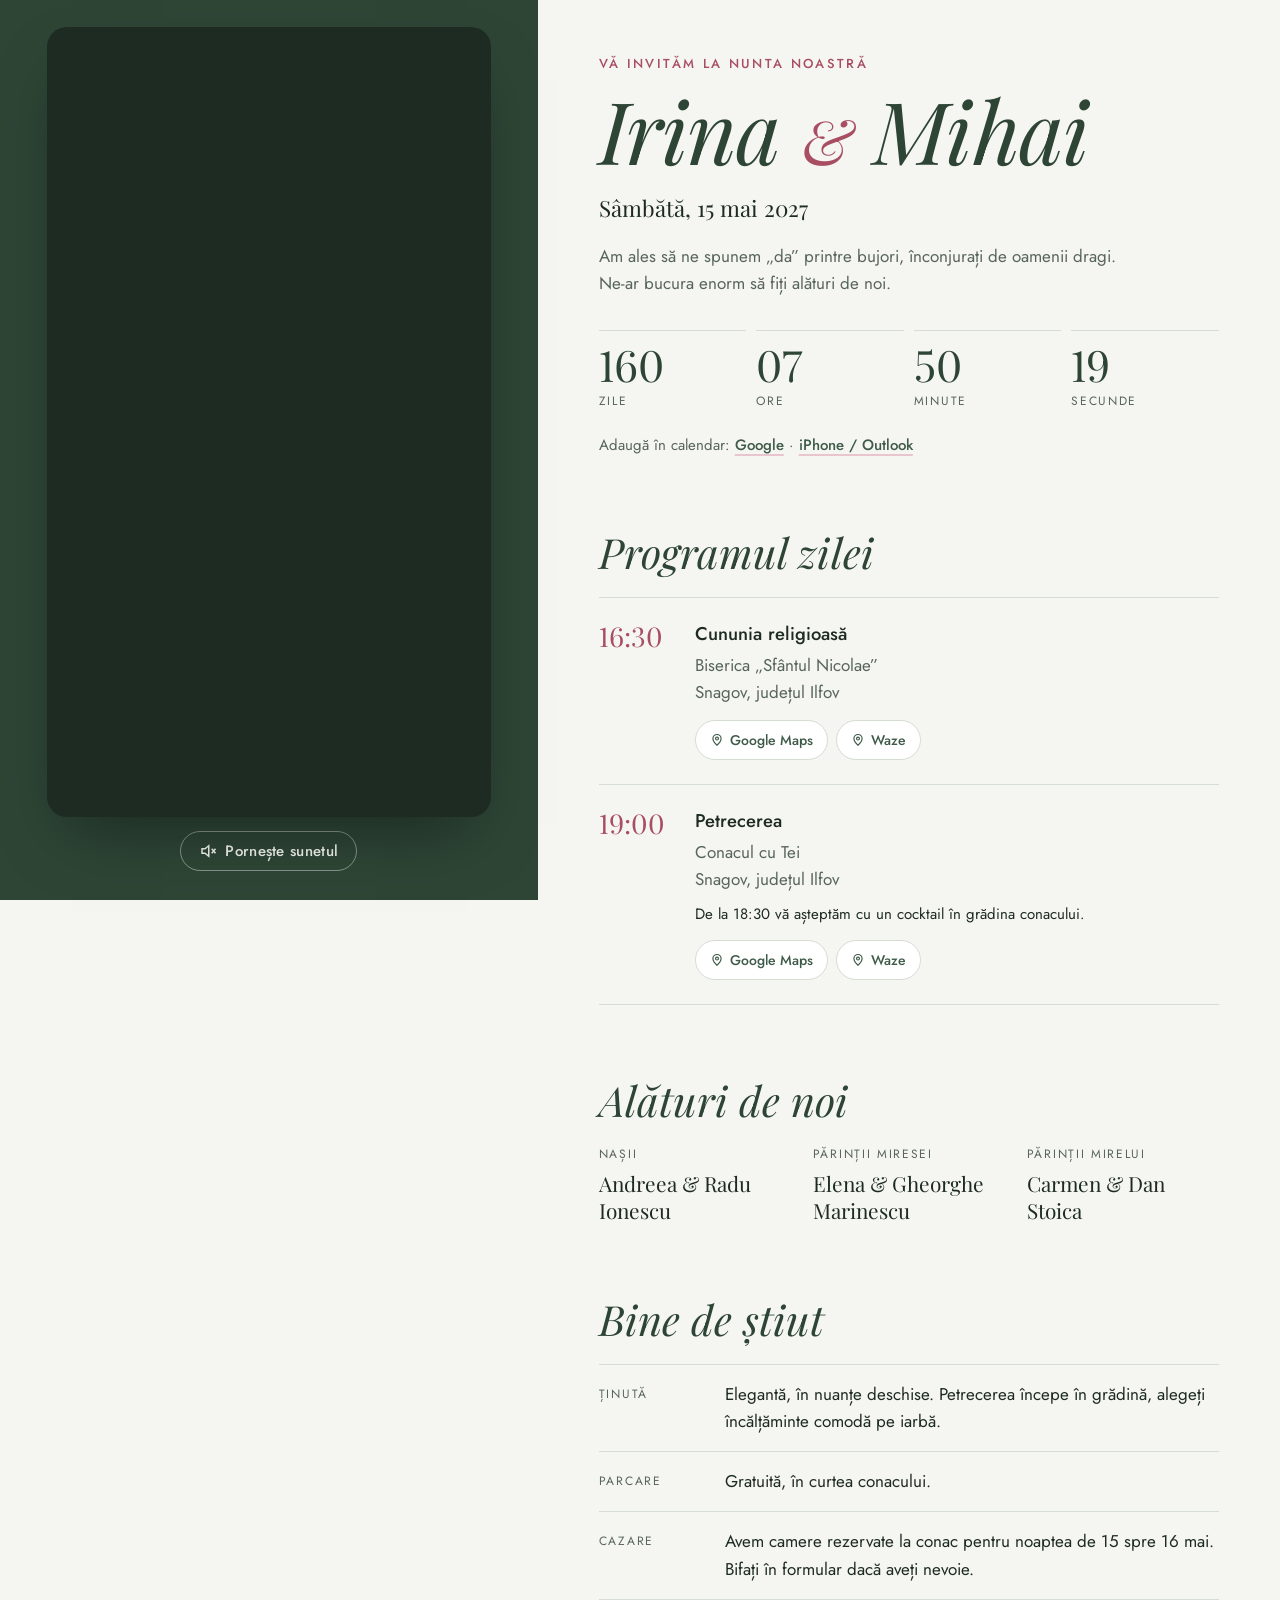
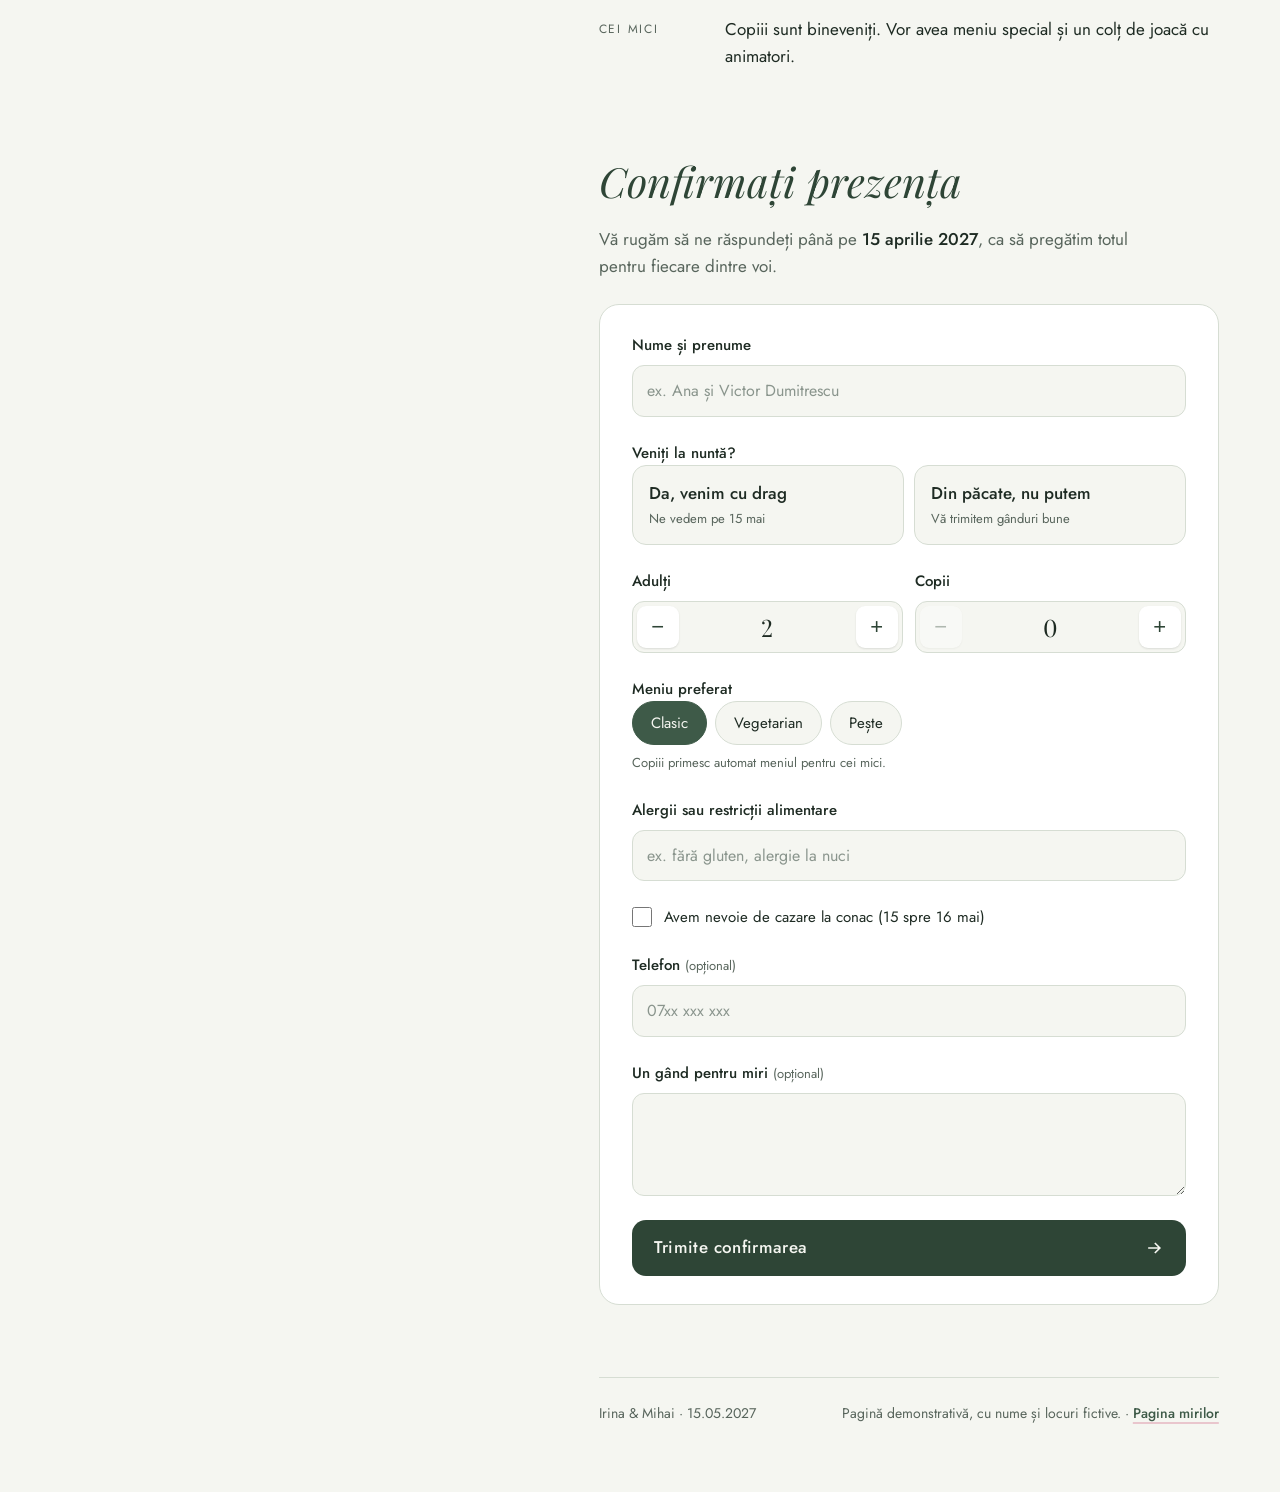
==== index.html @ 44f0193c "Invitatie demo Irina & Mihai cu confirmare de prezenta Co-Authored-By: Claude Opus 5.5 <noreply@anth" ====
<!doctype html>
<html lang="ro">
<head>
<meta charset="utf-8">
<meta name="viewport" content="width=device-width, initial-scale=1">
<title>Invitații video</title>
<meta name="robots" content="noindex">
<meta http-equiv="refresh" content="0; url=irina-mihai/">
</head>
<body>
<p><a href="irina-mihai/">Deschide invitația</a></p>
</body>
</html>
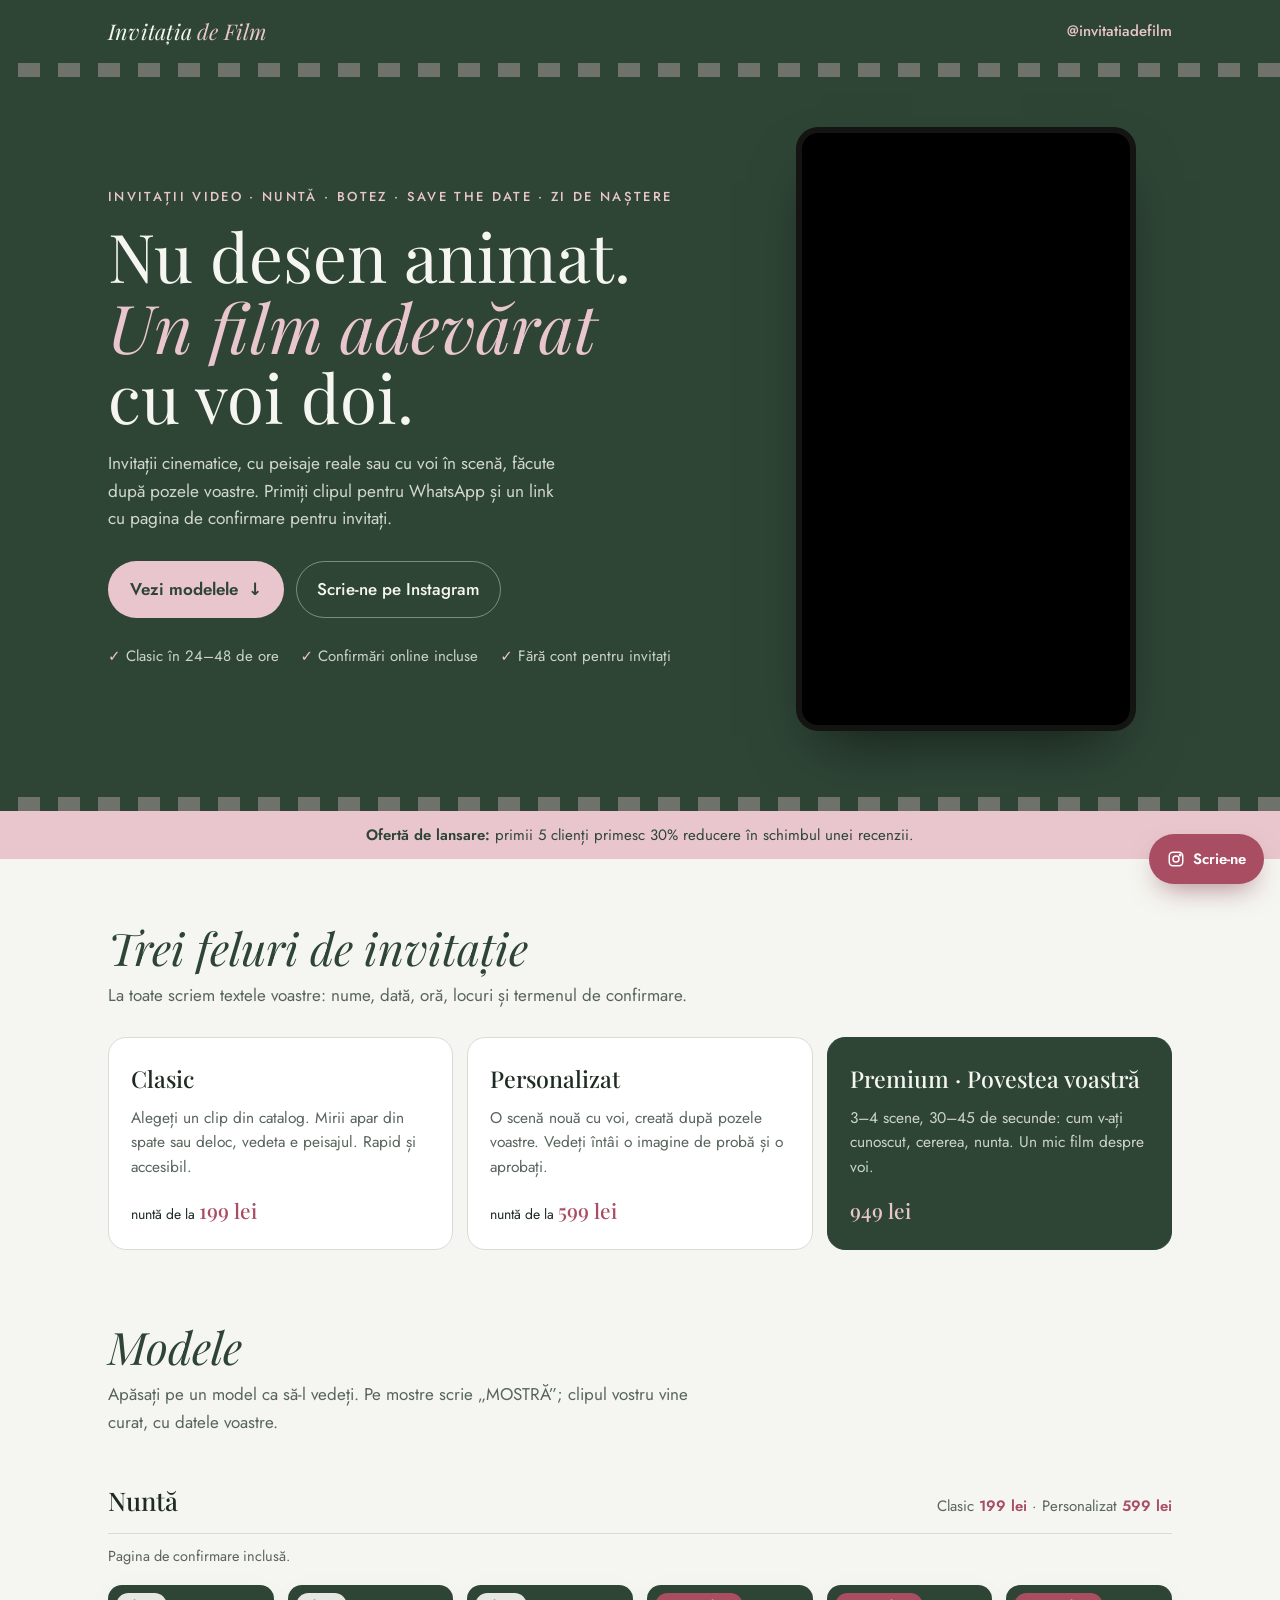
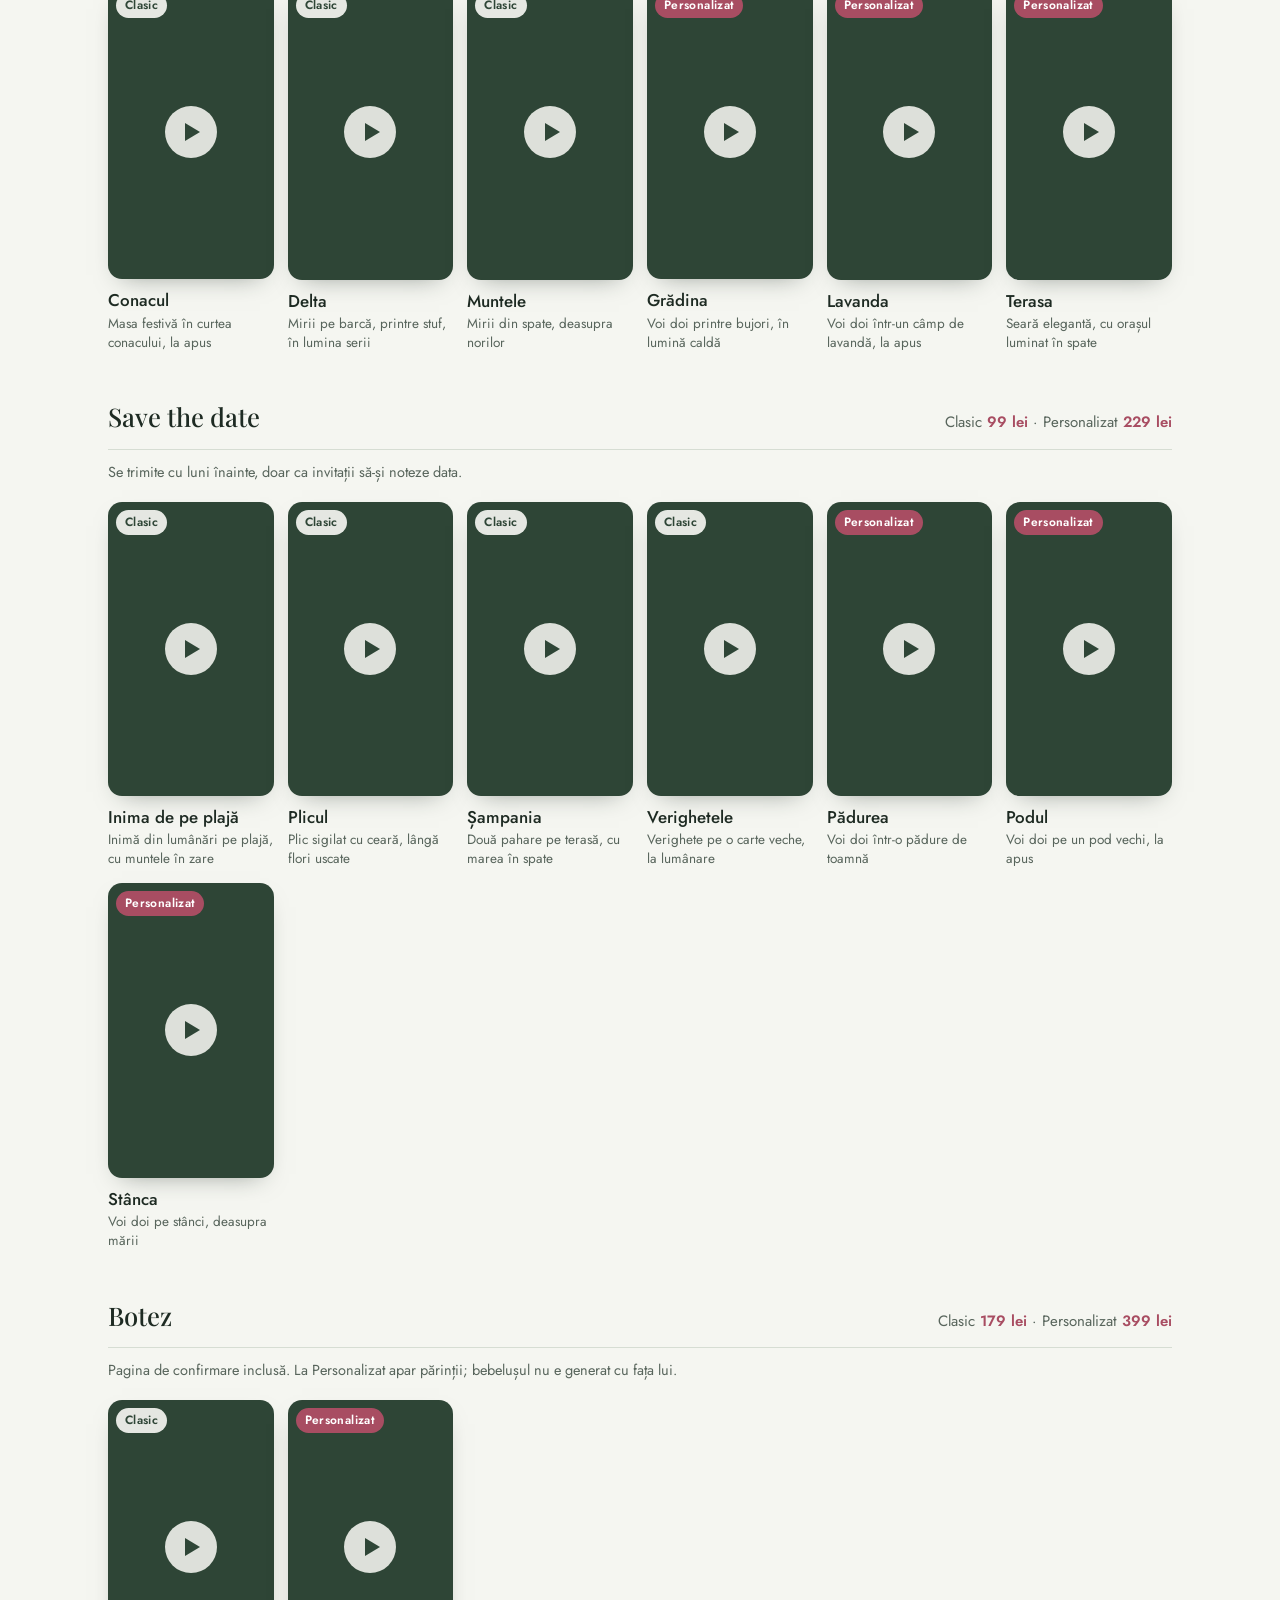
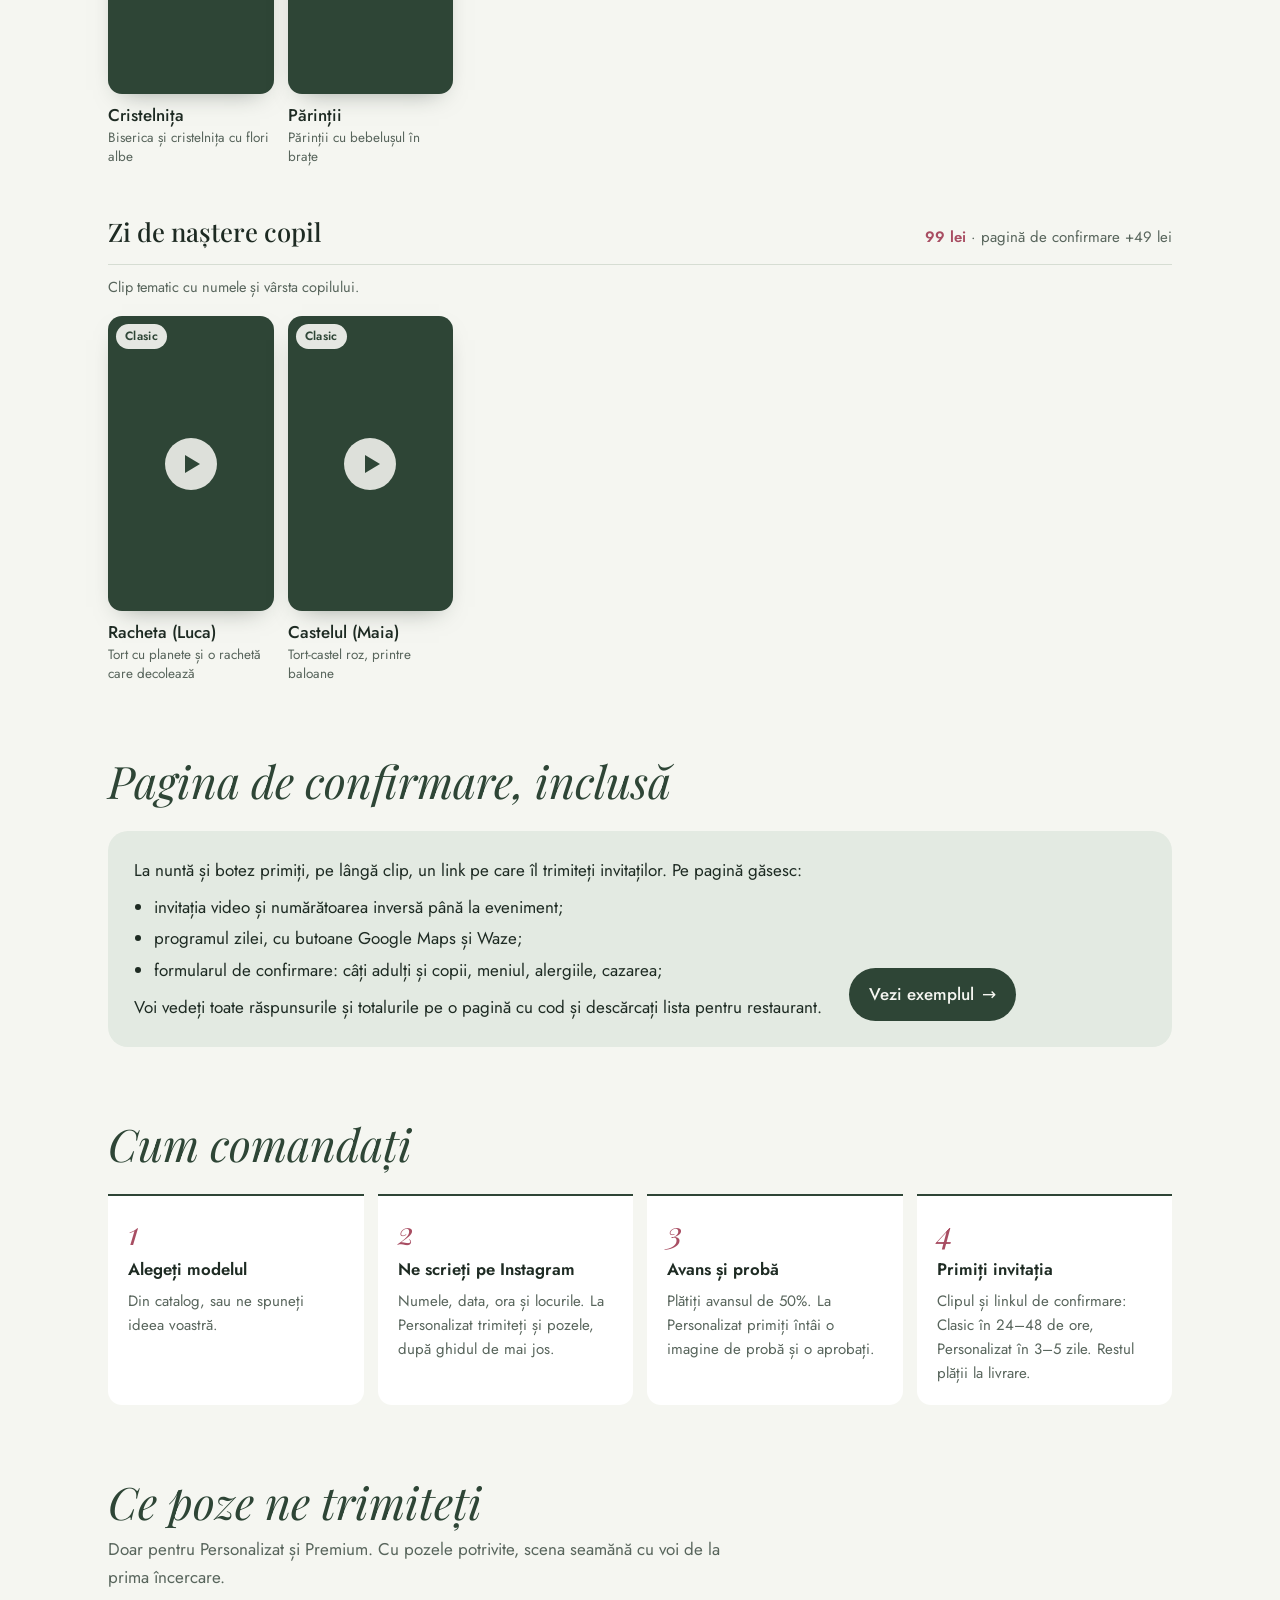
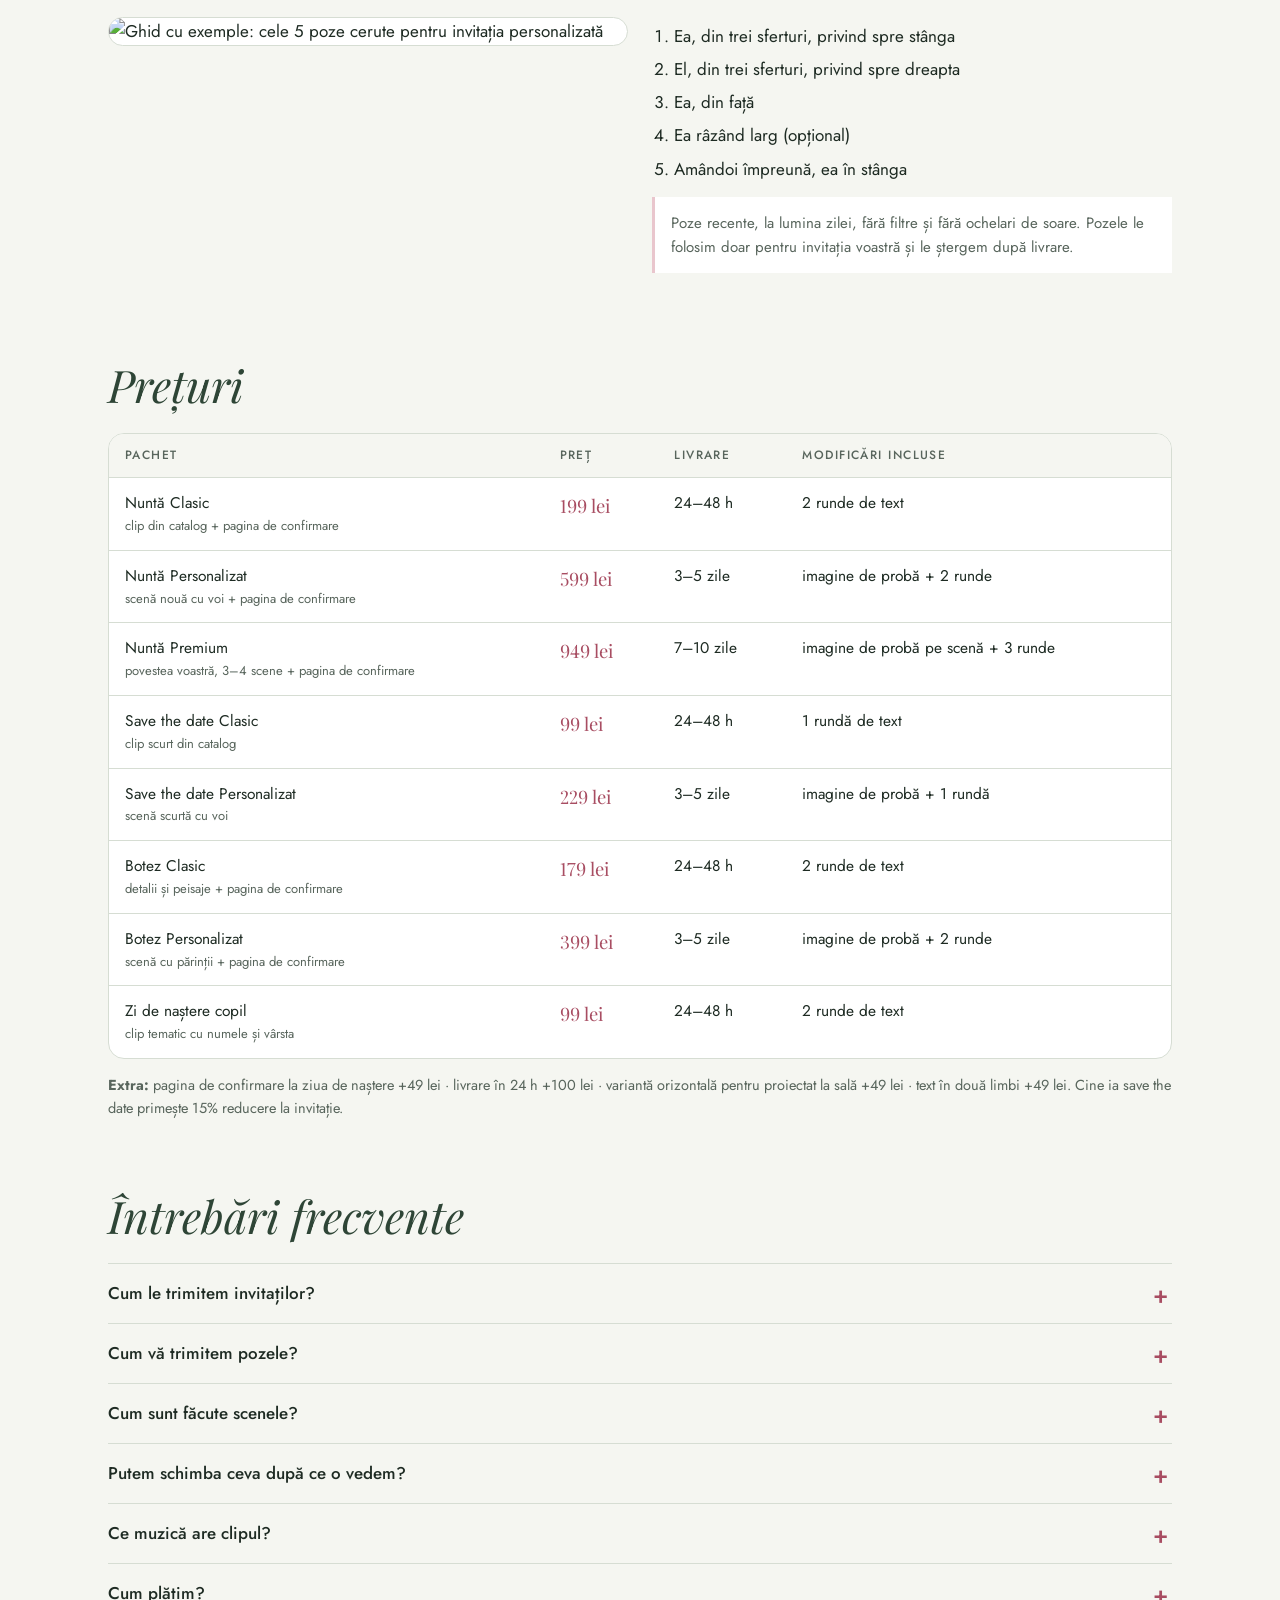
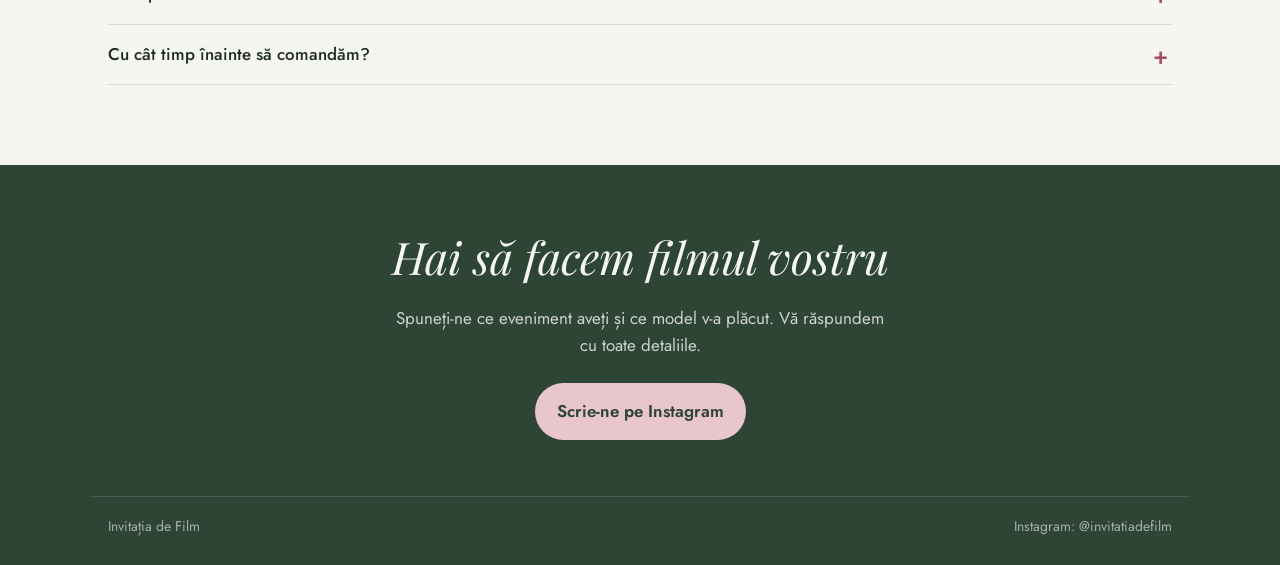
==== commit 5792d11b: "Pagina de prezentare: modele, preturi, comanda prin Instagram Co-Authored-By: Claude Opus 5.5 <norep" ====
--- a/index.html
+++ b/index.html
@@ -2,12 +2,465 @@
 <html lang="ro">
 <head>
 <meta charset="utf-8">
-<meta name="viewport" content="width=device-width, initial-scale=1">
-<title>Invitații video</title>
-<meta name="robots" content="noindex">
-<meta http-equiv="refresh" content="0; url=irina-mihai/">
+<meta name="viewport" content="width=device-width, initial-scale=1, viewport-fit=cover">
+<title>Invitația de Film</title>
+<meta name="description" content="Invitații video cinematice pentru nuntă, botez, save the date și zi de naștere, cu pagină de confirmare a invitaților inclusă.">
+<meta name="theme-color" content="#2E4536">
+<meta property="og:type" content="website">
+<meta property="og:locale" content="ro_RO">
+<meta property="og:title" content="Invitația de Film">
+<meta property="og:description" content="Nu desen animat. Un film adevărat cu voi doi, din pozele voastre. Nuntă · Botez · Save the date · Zi de naștere.">
+<meta property="og:image" content="https://d2ol7oe51mr4n9.cloudfront.net/user_3K0DzioG28pZ1nKR3jeeGaVRNyD/6ea9e137-9d11-45f6-9053-73aa49a13a96.png">
+<link rel="icon" href="data:image/svg+xml,%3Csvg xmlns='http://www.w3.org/2000/svg' viewBox='0 0 64 64'%3E%3Crect width='64' height='64' rx='14' fill='%232E4536'/%3E%3Ctext x='32' y='44' text-anchor='middle' font-family='Georgia,serif' font-style='italic' font-size='34' fill='%23E9C6CD'%3Ef%3C/text%3E%3C/svg%3E">
+<link rel="preconnect" href="https://fonts.googleapis.com">
+<link rel="preconnect" href="https://fonts.gstatic.com" crossorigin>
+<link rel="stylesheet" href="https://fonts.googleapis.com/css2?family=Jost:wght@300;400;500;600&family=Playfair+Display:ital,wght@0,400;0,500;1,400;1,500&display=swap">
+<style>
+/* Vitrina: fâșie de film (verde) sus, apoi catalogul pe hârtie deschisă. */
+:root {
+  --paper: #f5f6f1;
+  --card: #ffffff;
+  --ink: #1e2b23;
+  --muted: #58655c;
+  --sage: #3e5a48;
+  --sage-deep: #2e4536;
+  --sage-soft: #e3eae2;
+  --blush: #e9c6cd;
+  --rose: #a84d62;
+  --line: #d6ddd3;
+  --on-dark: #f5f6f1;
+  --display: "Playfair Display", Georgia, "Times New Roman", serif;
+  --body: "Jost", "Segoe UI", system-ui, -apple-system, sans-serif;
+  color-scheme: light;
+}
+* { box-sizing: border-box; }
+[hidden] { display: none !important; }
+html { scroll-behavior: smooth; }
+body { margin: 0; background: var(--paper); color: var(--ink); font-family: var(--body); font-size: 17px; line-height: 1.6; -webkit-font-smoothing: antialiased; }
+:focus-visible { outline: 2px solid var(--rose); outline-offset: 3px; }
+a { color: inherit; }
+
+.wrap { width: 100%; max-width: 1100px; margin-inline: auto; padding-left: max(18px, env(safe-area-inset-left, 0px)); padding-right: max(18px, env(safe-area-inset-right, 0px)); }
+
+/* Antet */
+.bar { background: var(--sage-deep); color: var(--on-dark); }
+.bar .wrap { display: flex; align-items: center; justify-content: space-between; gap: 12px; padding-block: 14px; }
+.brand { font-family: var(--display); font-style: italic; font-size: 1.35rem; text-decoration: none; letter-spacing: 0.01em; }
+.brand span { color: var(--blush); }
+.bar-link { font-size: 15px; font-weight: 500; text-decoration: none; color: var(--blush); white-space: nowrap; }
+
+/* Deschidere */
+.hero { background: var(--sage-deep); color: var(--on-dark); position: relative; overflow: hidden; }
+.hero::before, .hero::after { content: ""; position: absolute; left: 0; right: 0; height: 14px; background: repeating-linear-gradient(90deg, transparent 0 18px, rgba(233,198,205,0.35) 18px 40px); }
+.hero::before { top: 0; }
+.hero::after { bottom: 0; }
+.hero .wrap { display: grid; grid-template-columns: minmax(0, 1fr); gap: 36px; padding-block: 40px 56px; align-items: center; }
+.eyebrow { margin: 0; font: 500 13px/1.3 var(--body); letter-spacing: 0.18em; text-transform: uppercase; color: var(--blush); }
+.hero h1 { margin: 14px 0 0; font-family: var(--display); font-weight: 400; font-size: clamp(2.4rem, 7vw, 4.2rem); line-height: 1.05; text-wrap: balance; }
+.hero h1 em { color: var(--blush); }
+.hero p.lede { margin: 18px 0 0; max-width: 46ch; color: rgba(245,246,241,0.82); font-size: 1.08rem; }
+.hero-ctas { display: flex; flex-wrap: wrap; gap: 12px; margin-top: 28px; }
+.cta-main { display: inline-flex; align-items: center; gap: 10px; padding: 15px 22px; border-radius: 999px; background: var(--blush); color: var(--sage-deep); font-weight: 600; text-decoration: none; transition: transform .2s, background .2s; }
+.cta-main:hover { transform: translateY(-2px); background: #f1d6dc; }
+.cta-ghost { display: inline-flex; align-items: center; gap: 8px; padding: 14px 20px; border-radius: 999px; border: 1px solid rgba(245,246,241,0.4); color: var(--on-dark); font-weight: 500; text-decoration: none; transition: border-color .2s, background .2s; }
+.cta-ghost:hover { border-color: var(--blush); background: rgba(245,246,241,0.08); }
+.hero-facts { display: flex; flex-wrap: wrap; gap: 8px 22px; margin: 26px 0 0; padding: 0; list-style: none; font-size: 15px; color: rgba(245,246,241,0.8); }
+.hero-facts li::before { content: "✓ "; color: var(--blush); }
+.hero-film { justify-self: center; width: min(100%, 340px); aspect-ratio: 9 / 16; border-radius: 22px; overflow: hidden; background: #000; box-shadow: 0 30px 60px -24px rgba(0,0,0,0.6); border: 6px solid rgba(245,246,241,0.08); }
+.hero-film video { width: 100%; height: 100%; object-fit: cover; display: block; }
+@media (min-width: 880px) { .hero .wrap { grid-template-columns: minmax(0, 1.2fr) minmax(0, 0.8fr); padding-block: 64px 80px; } }
+
+/* Ofertă de lansare */
+.launch { background: var(--blush); color: var(--sage-deep); }
+.launch .wrap { padding-block: 12px; font-size: 15px; text-align: center; }
+.launch strong { font-weight: 600; }
+
+/* Secțiuni */
+section.block { padding-block: 64px 8px; }
+.h2 { margin: 0; font-family: var(--display); font-style: italic; font-weight: 400; font-size: clamp(2rem, 5vw, 2.8rem); line-height: 1.1; color: var(--sage-deep); text-wrap: balance; }
+.sub { margin: 10px 0 0; max-width: 62ch; color: var(--muted); }
+
+/* Cum alegi: Clasic / Personalizat / Premium */
+.tiers { display: grid; grid-template-columns: repeat(auto-fit, minmax(240px, 1fr)); gap: 14px; margin-top: 28px; }
+.tier { padding: 22px; border: 1px solid var(--line); border-radius: 18px; background: var(--card); }
+.tier h3 { margin: 0; font-family: var(--display); font-weight: 500; font-size: 1.45rem; }
+.tier p { margin: 8px 0 0; color: var(--muted); font-size: 15.5px; }
+.tier .from { margin-top: 14px; font-size: 14px; color: var(--ink); }
+.tier .from b { font-family: var(--display); font-size: 1.3rem; font-weight: 500; color: var(--rose); }
+.tier-premium { background: var(--sage-deep); border-color: var(--sage-deep); color: var(--on-dark); }
+.tier-premium p, .tier-premium .from { color: rgba(245,246,241,0.8); }
+.tier-premium .from b { color: var(--blush); }
+
+/* Catalog */
+.cat { margin-top: 44px; }
+.cat-head { display: flex; flex-wrap: wrap; align-items: baseline; justify-content: space-between; gap: 6px 16px; padding-bottom: 12px; border-bottom: 1px solid var(--line); }
+.cat-head h3 { margin: 0; font-family: var(--display); font-weight: 500; font-size: 1.6rem; }
+.cat-head .prices { font-size: 15px; color: var(--muted); }
+.cat-head .prices b { color: var(--rose); font-weight: 600; }
+.cat-note { margin: 10px 0 0; font-size: 14.5px; color: var(--muted); }
+.grid { display: grid; grid-template-columns: repeat(auto-fill, minmax(150px, 1fr)); gap: 14px; margin-top: 18px; }
+.model { appearance: none; border: 0; padding: 0; background: none; text-align: left; font: inherit; color: inherit; cursor: pointer; }
+.model { display: block; width: 100%; }
+.poster { display: block; width: 100%; position: relative; aspect-ratio: 9 / 16; border-radius: 14px; overflow: hidden; background-color: var(--sage-deep); background-image: url("https://d2ol7oe51mr4n9.cloudfront.net/user_3K0DzioG28pZ1nKR3jeeGaVRNyD/914a7cdd-e5ef-4fa7-bf86-b11f5741f0e7.jpg"); background-size: 600% 300%; box-shadow: 0 10px 24px -14px rgba(30,43,35,0.5); transition: transform .25s; }
+.model:hover .poster { transform: translateY(-3px); }
+.play { position: absolute; left: 50%; top: 50%; width: 52px; height: 52px; margin: -26px 0 0 -26px; border-radius: 50%; background: rgba(245,246,241,0.88); display: grid; place-items: center; transition: transform .2s; }
+.model:hover .play { transform: scale(1.08); }
+.play::after { content: ""; border-left: 15px solid var(--sage-deep); border-top: 9px solid transparent; border-bottom: 9px solid transparent; margin-left: 4px; }
+.tag { position: absolute; left: 8px; top: 8px; padding: 3px 9px; border-radius: 999px; font-size: 12px; font-weight: 600; letter-spacing: 0.03em; }
+.tag-clasic { background: rgba(245,246,241,0.92); color: var(--sage-deep); }
+.tag-pers { background: var(--rose); color: #fff; }
+.model-name { display: block; margin-top: 8px; font-weight: 500; }
+.model-desc { display: block; font-size: 13.5px; color: var(--muted); line-height: 1.4; }
+
+/* Pagina de confirmare */
+.rsvp { display: grid; grid-template-columns: minmax(0, 1fr); gap: 22px; margin-top: 26px; padding: 26px; border-radius: 20px; background: var(--sage-soft); }
+.rsvp ul { margin: 0; padding-left: 20px; }
+.rsvp li { margin: 4px 0; }
+.rsvp .cta-dark { justify-self: start; align-self: end; display: inline-flex; align-items: center; gap: 8px; padding: 13px 20px; border-radius: 999px; background: var(--sage-deep); color: var(--on-dark); text-decoration: none; font-weight: 500; }
+.rsvp .cta-dark:hover { background: var(--sage); }
+@media (min-width: 760px) { .rsvp { grid-template-columns: minmax(0, 1.4fr) minmax(0, 0.6fr); } }
+
+/* Pași */
+.steps { list-style: none; margin: 26px 0 0; padding: 0; display: grid; grid-template-columns: repeat(auto-fit, minmax(220px, 1fr)); gap: 14px; counter-reset: s; }
+.steps li { counter-increment: s; padding: 20px; border-top: 2px solid var(--sage-deep); background: var(--card); border-radius: 0 0 14px 14px; }
+.steps li::before { content: counter(s); display: block; font-family: var(--display); font-style: italic; font-size: 2rem; line-height: 1; color: var(--rose); }
+.steps h3 { margin: 8px 0 0; font-size: 1.05rem; font-weight: 600; }
+.steps p { margin: 6px 0 0; font-size: 15px; color: var(--muted); }
+
+/* Ghid poze */
+.guide { display: grid; grid-template-columns: minmax(0, 1fr); gap: 24px; margin-top: 26px; align-items: start; }
+.guide img { width: 100%; max-width: 520px; border-radius: 16px; border: 1px solid var(--line); background: var(--card); }
+.guide ol { margin: 0; padding-left: 22px; }
+.guide li { margin: 6px 0; }
+.guide .tip { margin-top: 14px; padding: 14px 16px; border-left: 3px solid var(--blush); background: var(--card); font-size: 15px; color: var(--muted); }
+@media (min-width: 820px) { .guide { grid-template-columns: minmax(0, 1fr) minmax(0, 1fr); } }
+
+/* Prețuri */
+.table-wrap { overflow-x: auto; margin-top: 24px; border: 1px solid var(--line); border-radius: 16px; background: var(--card); }
+table { width: 100%; min-width: 640px; border-collapse: collapse; font-size: 15.5px; }
+th { text-align: left; padding: 12px 16px; font-size: 12px; font-weight: 500; letter-spacing: 0.12em; text-transform: uppercase; color: var(--muted); background: var(--paper); border-bottom: 1px solid var(--line); }
+td { padding: 13px 16px; border-bottom: 1px solid var(--line); vertical-align: top; }
+tr:last-child td { border-bottom: 0; }
+td.price { font-family: var(--display); font-size: 1.15rem; color: var(--rose); white-space: nowrap; font-variant-numeric: lining-nums; }
+td .note { display: block; font-size: 13px; color: var(--muted); }
+.extras { margin: 14px 0 0; font-size: 14.5px; color: var(--muted); }
+
+/* Întrebări */
+.faq { margin-top: 22px; border-top: 1px solid var(--line); }
+.faq details { border-bottom: 1px solid var(--line); }
+.faq summary { cursor: pointer; padding: 16px 32px 16px 0; font-weight: 500; list-style: none; position: relative; }
+.faq summary::-webkit-details-marker { display: none; }
+.faq summary::after { content: "+"; position: absolute; right: 4px; top: 12px; font-size: 1.5rem; color: var(--rose); transition: transform .2s; }
+.faq details[open] summary::after { transform: rotate(45deg); }
+.faq details p { margin: 0 0 16px; color: var(--muted); max-width: 70ch; }
+
+/* Final */
+.final { margin-top: 72px; background: var(--sage-deep); color: var(--on-dark); }
+.final .wrap { padding-block: 56px; text-align: center; }
+.final h2 { margin: 0; font-family: var(--display); font-style: italic; font-weight: 400; font-size: clamp(2rem, 5vw, 2.8rem); }
+.final p { margin: 12px auto 0; max-width: 50ch; color: rgba(245,246,241,0.8); }
+.final .cta-main { margin-top: 24px; }
+footer { background: var(--sage-deep); color: rgba(245,246,241,0.6); font-size: 14px; }
+footer .wrap { padding-block: 0 28px; display: flex; flex-wrap: wrap; justify-content: space-between; gap: 8px; border-top: 1px solid rgba(245,246,241,0.12); padding-top: 18px; }
+
+/* Buton fix Instagram */
+.float { position: fixed; right: max(16px, env(safe-area-inset-right, 0px)); bottom: calc(16px + env(safe-area-inset-bottom, 0px)); z-index: 20; display: inline-flex; align-items: center; gap: 8px; padding: 13px 18px; border-radius: 999px; background: var(--rose); color: #fff; font-weight: 600; font-size: 15px; text-decoration: none; box-shadow: 0 12px 28px -10px rgba(120,40,60,0.6); }
+.float:hover { background: #93405a; }
+
+/* Player */
+dialog.player { padding: 0; border: 0; background: transparent; max-width: min(94vw, 420px); width: 100%; }
+dialog.player::backdrop { background: rgba(14,22,17,0.82); }
+.player-box { background: var(--paper); border-radius: 20px; overflow: hidden; }
+.player-film { position: relative; aspect-ratio: 9 / 16; max-height: 70vh; margin-inline: auto; background: #000; }
+.player-film video { width: 100%; height: 100%; object-fit: contain; display: block; background: #000; }
+.player-close { position: absolute; right: 10px; top: 10px; width: 40px; height: 40px; border: 0; border-radius: 50%; background: rgba(245,246,241,0.9); color: var(--ink); font-size: 22px; line-height: 1; cursor: pointer; }
+.player-info { padding: 16px 18px 18px; }
+.player-info h3 { margin: 0; font-family: var(--display); font-weight: 500; font-size: 1.35rem; }
+.player-info p { margin: 4px 0 0; font-size: 14.5px; color: var(--muted); }
+.player-info .cta-want { display: flex; justify-content: center; align-items: center; gap: 8px; margin-top: 14px; padding: 14px; border-radius: 14px; background: var(--sage-deep); color: var(--on-dark); font-weight: 600; text-decoration: none; }
+.player-info .cta-want:hover { background: var(--sage); }
+.player-info .hint { margin-top: 8px; font-size: 13px; text-align: center; }
+
+.toast { position: fixed; left: 50%; bottom: calc(84px + env(safe-area-inset-bottom, 0px)); transform: translateX(-50%); z-index: 40; max-width: calc(100vw - 32px); padding: 12px 16px; border-radius: 12px; background: var(--ink); color: var(--on-dark); font-size: 14.5px; text-align: center; }
+
+@media (prefers-reduced-motion: reduce) { *, *::before, *::after { transition: none !important; animation: none !important; } html { scroll-behavior: auto; } }
+</style>
 </head>
 <body>
-<p><a href="irina-mihai/">Deschide invitația</a></p>
+
+<header class="bar">
+  <div class="wrap">
+    <a class="brand" href="#">Invitația <span>de Film</span></a>
+    <a class="bar-link" href="https://ig.me/m/invitatiadefilm" target="_blank" rel="noreferrer">@invitatiadefilm</a>
+  </div>
+</header>
+
+<section class="hero">
+  <div class="wrap">
+    <div>
+      <p class="eyebrow">Invitații video · Nuntă · Botez · Save the date · Zi de naștere</p>
+      <h1>Nu desen animat. <em>Un film adevărat</em> cu voi doi.</h1>
+      <p class="lede">Invitații cinematice, cu peisaje reale sau cu voi în scenă, făcute după pozele voastre. Primiți clipul pentru WhatsApp și un link cu pagina de confirmare pentru invitați.</p>
+      <div class="hero-ctas">
+        <a class="cta-main" href="#modele">Vezi modelele <span aria-hidden="true">↓</span></a>
+        <a class="cta-ghost js-ig" href="https://ig.me/m/invitatiadefilm" target="_blank" rel="noreferrer" data-msg="Bună! Aș vrea o invitație video.">Scrie-ne pe Instagram</a>
+      </div>
+      <ul class="hero-facts">
+        <li>Clasic în 24–48 de ore</li>
+        <li>Confirmări online incluse</li>
+        <li>Fără cont pentru invitați</li>
+      </ul>
+    </div>
+    <div class="hero-film">
+      <video src="https://d2ol7oe51mr4n9.cloudfront.net/user_3K0DzioG28pZ1nKR3jeeGaVRNyD/d973eb2b-7201-49d8-9fd0-63d461f73fb4.mp4" poster="https://d2ol7oe51mr4n9.cloudfront.net/user_3K0DzioG28pZ1nKR3jeeGaVRNyD/739de6ab-eba9-42d4-be15-8ae7a70e4f0b.jpg" autoplay muted loop playsinline preload="auto" aria-label="Exemplu: invitație de nuntă Personalizat, modelul Grădina"></video>
+    </div>
+  </div>
+</section>
+
+<div class="launch"><div class="wrap"><strong>Ofertă de lansare:</strong> primii 5 clienți primesc 30% reducere în schimbul unei recenzii.</div></div>
+
+<main>
+  <section class="block" id="tipuri">
+    <div class="wrap">
+      <h2 class="h2">Trei feluri de invitație</h2>
+      <p class="sub">La toate scriem textele voastre: nume, dată, oră, locuri și termenul de confirmare.</p>
+      <div class="tiers">
+        <div class="tier">
+          <h3>Clasic</h3>
+          <p>Alegeți un clip din catalog. Mirii apar din spate sau deloc, vedeta e peisajul. Rapid și accesibil.</p>
+          <p class="from">nuntă de la <b>199 lei</b></p>
+        </div>
+        <div class="tier">
+          <h3>Personalizat</h3>
+          <p>O scenă nouă cu voi, creată după pozele voastre. Vedeți întâi o imagine de probă și o aprobați.</p>
+          <p class="from">nuntă de la <b>599 lei</b></p>
+        </div>
+        <div class="tier tier-premium">
+          <h3>Premium · Povestea voastră</h3>
+          <p>3–4 scene, 30–45 de secunde: cum v-ați cunoscut, cererea, nunta. Un mic film despre voi.</p>
+          <p class="from"><b>949 lei</b></p>
+        </div>
+      </div>
+    </div>
+  </section>
+
+  <section class="block" id="modele">
+    <div class="wrap">
+      <h2 class="h2">Modele</h2>
+      <p class="sub">Apăsați pe un model ca să-l vedeți. Pe mostre scrie „MOSTRĂ”; clipul vostru vine curat, cu datele voastre.</p>
+      <div id="catalog"></div>
+    </div>
+  </section>
+
+  <section class="block" id="confirmare">
+    <div class="wrap">
+      <h2 class="h2">Pagina de confirmare, inclusă</h2>
+      <div class="rsvp">
+        <div>
+          <p style="margin:0 0 10px">La nuntă și botez primiți, pe lângă clip, un link pe care îl trimiteți invitaților. Pe pagină găsesc:</p>
+          <ul>
+            <li>invitația video și numărătoarea inversă până la eveniment;</li>
+            <li>programul zilei, cu butoane Google Maps și Waze;</li>
+            <li>formularul de confirmare: câți adulți și copii, meniul, alergiile, cazarea;</li>
+          </ul>
+          <p style="margin:10px 0 0">Voi vedeți toate răspunsurile și totalurile pe o pagină cu cod și descărcați lista pentru restaurant.</p>
+        </div>
+        <a class="cta-dark" href="irina-mihai/" target="_blank" rel="noreferrer">Vezi exemplul <span aria-hidden="true">→</span></a>
+      </div>
+    </div>
+  </section>
+
+  <section class="block" id="cum">
+    <div class="wrap">
+      <h2 class="h2">Cum comandați</h2>
+      <ol class="steps">
+        <li><h3>Alegeți modelul</h3><p>Din catalog, sau ne spuneți ideea voastră.</p></li>
+        <li><h3>Ne scrieți pe Instagram</h3><p>Numele, data, ora și locurile. La Personalizat trimiteți și pozele, după ghidul de mai jos.</p></li>
+        <li><h3>Avans și probă</h3><p>Plătiți avansul de 50%. La Personalizat primiți întâi o imagine de probă și o aprobați.</p></li>
+        <li><h3>Primiți invitația</h3><p>Clipul și linkul de confirmare: Clasic în 24–48 de ore, Personalizat în 3–5 zile. Restul plății la livrare.</p></li>
+      </ol>
+    </div>
+  </section>
+
+  <section class="block" id="poze">
+    <div class="wrap">
+      <h2 class="h2">Ce poze ne trimiteți</h2>
+      <p class="sub">Doar pentru Personalizat și Premium. Cu pozele potrivite, scena seamănă cu voi de la prima încercare.</p>
+      <div class="guide">
+        <img src="https://d2ol7oe51mr4n9.cloudfront.net/user_3K0DzioG28pZ1nKR3jeeGaVRNyD/6117dd63-8b9d-4210-bd03-17262e758a4f.jpg" alt="Ghid cu exemple: cele 5 poze cerute pentru invitația personalizată" loading="lazy">
+        <div>
+          <ol>
+            <li>Ea, din trei sferturi, privind spre stânga</li>
+            <li>El, din trei sferturi, privind spre dreapta</li>
+            <li>Ea, din față</li>
+            <li>Ea râzând larg (opțional)</li>
+            <li>Amândoi împreună, ea în stânga</li>
+          </ol>
+          <p class="tip">Poze recente, la lumina zilei, fără filtre și fără ochelari de soare. Pozele le folosim doar pentru invitația voastră și le ștergem după livrare.</p>
+        </div>
+      </div>
+    </div>
+  </section>
+
+  <section class="block" id="preturi">
+    <div class="wrap">
+      <h2 class="h2">Prețuri</h2>
+      <div class="table-wrap">
+        <table>
+          <thead><tr><th>Pachet</th><th>Preț</th><th>Livrare</th><th>Modificări incluse</th></tr></thead>
+          <tbody>
+            <tr><td>Nuntă Clasic<span class="note">clip din catalog + pagina de confirmare</span></td><td class="price">199 lei</td><td>24–48 h</td><td>2 runde de text</td></tr>
+            <tr><td>Nuntă Personalizat<span class="note">scenă nouă cu voi + pagina de confirmare</span></td><td class="price">599 lei</td><td>3–5 zile</td><td>imagine de probă + 2 runde</td></tr>
+            <tr><td>Nuntă Premium<span class="note">povestea voastră, 3–4 scene + pagina de confirmare</span></td><td class="price">949 lei</td><td>7–10 zile</td><td>imagine de probă pe scenă + 3 runde</td></tr>
+            <tr><td>Save the date Clasic<span class="note">clip scurt din catalog</span></td><td class="price">99 lei</td><td>24–48 h</td><td>1 rundă de text</td></tr>
+            <tr><td>Save the date Personalizat<span class="note">scenă scurtă cu voi</span></td><td class="price">229 lei</td><td>3–5 zile</td><td>imagine de probă + 1 rundă</td></tr>
+            <tr><td>Botez Clasic<span class="note">detalii și peisaje + pagina de confirmare</span></td><td class="price">179 lei</td><td>24–48 h</td><td>2 runde de text</td></tr>
+            <tr><td>Botez Personalizat<span class="note">scenă cu părinții + pagina de confirmare</span></td><td class="price">399 lei</td><td>3–5 zile</td><td>imagine de probă + 2 runde</td></tr>
+            <tr><td>Zi de naștere copil<span class="note">clip tematic cu numele și vârsta</span></td><td class="price">99 lei</td><td>24–48 h</td><td>2 runde de text</td></tr>
+          </tbody>
+        </table>
+      </div>
+      <p class="extras"><b>Extra:</b> pagina de confirmare la ziua de naștere +49 lei · livrare în 24 h +100 lei · variantă orizontală pentru proiectat la sală +49 lei · text în două limbi +49 lei. Cine ia save the date primește 15% reducere la invitație.</p>
+    </div>
+  </section>
+
+  <section class="block" id="intrebari">
+    <div class="wrap">
+      <h2 class="h2">Întrebări frecvente</h2>
+      <div class="faq">
+        <details><summary>Cum le trimitem invitaților?</summary><p>Primiți clipul video, pe care îl trimiteți pe WhatsApp sau Facebook, și un link cu pagina de confirmare. Invitații nu au nevoie de niciun cont sau aplicație.</p></details>
+        <details><summary>Cum vă trimitem pozele?</summary><p>Pe Instagram, în conversația cu noi. Uitați-vă întâi la ghidul cu cele 5 poze de mai sus.</p></details>
+        <details><summary>Cum sunt făcute scenele?</summary><p>Scenele sunt create cu inteligență artificială, pornind de la pozele voastre, apoi le montăm noi cu textele și muzica. De aceea arată ca un film adevărat, nu ca un desen animat.</p></details>
+        <details><summary>Putem schimba ceva după ce o vedem?</summary><p>Da. Fiecare pachet are runde de modificări incluse; o rundă înseamnă toate schimbările trimise într-un singur mesaj, în maximum 7 zile de la livrare. Greșelile noastre le corectăm gratuit, oricând.</p></details>
+        <details><summary>Ce muzică are clipul?</summary><p>Muzică instrumentală potrivită cu scena. Dacă vă doriți altceva, spuneți-ne și găsim varianta potrivită.</p></details>
+        <details><summary>Cum plătim?</summary><p>Avans 50% la comandă, restul la livrare.</p></details>
+        <details><summary>Cu cât timp înainte să comandăm?</summary><p>Save the date se trimite de obicei cu 6–12 luni înainte, invitația cu 2–3 luni înainte de eveniment. Comandați cu măcar o săptămână înainte de data la care vreți să o trimiteți.</p></details>
+      </div>
+    </div>
+  </section>
+</main>
+
+<section class="final">
+  <div class="wrap">
+    <h2>Hai să facem filmul vostru</h2>
+    <p>Spuneți-ne ce eveniment aveți și ce model v-a plăcut. Vă răspundem cu toate detaliile.</p>
+    <a class="cta-main js-ig" href="https://ig.me/m/invitatiadefilm" target="_blank" rel="noreferrer" data-msg="Bună! Aș vrea o invitație video.">Scrie-ne pe Instagram</a>
+  </div>
+</section>
+<footer><div class="wrap"><span>Invitația de Film</span><span>Instagram: @invitatiadefilm</span></div></footer>
+
+<a class="float js-ig" href="https://ig.me/m/invitatiadefilm" target="_blank" rel="noreferrer" data-msg="Bună! Aș vrea o invitație video.">
+  <svg width="18" height="18" viewBox="0 0 24 24" aria-hidden="true" fill="none" stroke="currentColor" stroke-width="2"><rect x="3" y="3" width="18" height="18" rx="5"/><circle cx="12" cy="12" r="4"/><circle cx="17.5" cy="6.5" r="1" fill="currentColor"/></svg>
+  Scrie-ne
+</a>
+
+<dialog class="player" id="player" aria-labelledby="p-title">
+  <div class="player-box">
+    <div class="player-film">
+      <video id="p-video" playsinline controls preload="none"></video>
+      <button type="button" class="player-close" id="p-close" aria-label="Închide">×</button>
+    </div>
+    <div class="player-info">
+      <h3 id="p-title"></h3>
+      <p id="p-desc"></p>
+      <a class="cta-want js-ig" id="p-want" href="https://ig.me/m/invitatiadefilm" target="_blank" rel="noreferrer">Vreau modelul ăsta</a>
+      <p class="hint">Copiem mesajul pentru voi; îl lipiți în conversația de pe Instagram.</p>
+    </div>
+  </div>
+</dialog>
+
+<div class="toast" id="toast" role="status" hidden></div>
+
+<script>
+(function () {
+  var CF = "https://d2ol7oe51mr4n9.cloudfront.net/user_3K0DzioG28pZ1nKR3jeeGaVRNyD/";
+  // i = poziția posterului în imaginea cu toate posterele (6 coloane x 3 rânduri)
+  var CATS = [
+    { id: "nunta", title: "Nuntă", prices: "Clasic <b>199 lei</b> · Personalizat <b>599 lei</b>", note: "Pagina de confirmare inclusă.", items: [
+      { i: 2, n: "Conacul", t: "Clasic", d: "Masa festivă în curtea conacului, la apus", v: "bbd2604a-872c-4b44-b2c8-622373029440" },
+      { i: 3, n: "Delta", t: "Clasic", d: "Mirii pe barcă, printre stuf, în lumina serii", v: "f77a2369-ccfb-41ff-87e1-f55b79c01acc" },
+      { i: 4, n: "Muntele", t: "Clasic", d: "Mirii din spate, deasupra norilor", v: "81f44828-e34b-4ff6-9635-e8e2f38e1706" },
+      { i: 5, n: "Grădina", t: "Personalizat", d: "Voi doi printre bujori, în lumină caldă", v: "1cdf2d09-99bf-4d1d-b09e-a7d269b9640b" },
+      { i: 6, n: "Lavanda", t: "Personalizat", d: "Voi doi într-un câmp de lavandă, la apus", v: "01c77e56-89ee-42ef-b309-f1c392b8ee77" },
+      { i: 7, n: "Terasa", t: "Personalizat", d: "Seară elegantă, cu orașul luminat în spate", v: "25da8349-71f3-4a8a-97d9-7acc168adad8" }
+    ]},
+    { id: "std", title: "Save the date", prices: "Clasic <b>99 lei</b> · Personalizat <b>229 lei</b>", note: "Se trimite cu luni înainte, doar ca invitații să-și noteze data.", items: [
+      { i: 8, n: "Inima de pe plajă", t: "Clasic", d: "Inimă din lumânări pe plajă, cu muntele în zare", v: "ecc47fce-4469-4f0d-b7c1-042c2729c96b" },
+      { i: 9, n: "Plicul", t: "Clasic", d: "Plic sigilat cu ceară, lângă flori uscate", v: "c6de58a8-9cbd-46dd-8eb3-aaec8985b0e3" },
+      { i: 10, n: "Șampania", t: "Clasic", d: "Două pahare pe terasă, cu marea în spate", v: "233628da-44a6-45f7-b978-daaef92fcef5" },
+      { i: 11, n: "Verighetele", t: "Clasic", d: "Verighete pe o carte veche, la lumânare", v: "d771b08c-8814-42cf-be94-df0e505942d7" },
+      { i: 12, n: "Pădurea", t: "Personalizat", d: "Voi doi într-o pădure de toamnă", v: "d22f73be-803a-4c6e-844d-81fc92ad30b5" },
+      { i: 13, n: "Podul", t: "Personalizat", d: "Voi doi pe un pod vechi, la apus", v: "75c83ffe-fb31-401c-8a5f-63a01e451da4" },
+      { i: 14, n: "Stânca", t: "Personalizat", d: "Voi doi pe stânci, deasupra mării", v: "caedb448-6207-4908-bbef-79b686456de8" }
+    ]},
+    { id: "botez", title: "Botez", prices: "Clasic <b>179 lei</b> · Personalizat <b>399 lei</b>", note: "Pagina de confirmare inclusă. La Personalizat apar părinții; bebelușul nu e generat cu fața lui.", items: [
+      { i: 0, n: "Cristelnița", t: "Clasic", d: "Biserica și cristelnița cu flori albe", v: "e1cd6437-3620-436b-9efe-41440838d7dd" },
+      { i: 1, n: "Părinții", t: "Personalizat", d: "Părinții cu bebelușul în brațe", v: "2469d442-5075-4d52-b2f1-0b0224b515a7" }
+    ]},
+    { id: "copii", title: "Zi de naștere copil", prices: "<b>99 lei</b> · pagină de confirmare +49 lei", note: "Clip tematic cu numele și vârsta copilului.", items: [
+      { i: 15, n: "Racheta (Luca)", t: "Clasic", d: "Tort cu planete și o rachetă care decolează", v: "ec950c1e-9e9a-4e5c-8f1d-089c4430aced" },
+      { i: 16, n: "Castelul (Maia)", t: "Clasic", d: "Tort-castel roz, printre baloane", v: "9d41c6ec-40cd-472e-8226-496d8d6ad40d" }
+    ]}
+  ];
+
+  var $ = function (id) { return document.getElementById(id); };
+  function el(tag, cls, text) { var e = document.createElement(tag); if (cls) e.className = cls; if (text != null) e.textContent = text; return e; }
+
+  // Catalog
+  var root = $("catalog");
+  CATS.forEach(function (c) {
+    var wrap = el("div", "cat"); wrap.id = "cat-" + c.id;
+    var head = el("div", "cat-head");
+    head.appendChild(el("h3", "", c.title));
+    var pr = el("span", "prices"); pr.innerHTML = c.prices; head.appendChild(pr);
+    wrap.appendChild(head);
+    wrap.appendChild(el("p", "cat-note", c.note));
+    var grid = el("div", "grid");
+    c.items.forEach(function (m) {
+      var b = el("button", "model"); b.type = "button";
+      var p = el("span", "poster");
+      p.style.backgroundPosition = ((m.i % 6) * 20) + "% " + (Math.floor(m.i / 6) * 50) + "%";
+      p.appendChild(el("span", "tag " + (m.t === "Clasic" ? "tag-clasic" : "tag-pers"), m.t));
+      p.appendChild(el("span", "play"));
+      b.appendChild(p);
+      b.appendChild(el("span", "model-name", m.n));
+      b.appendChild(el("span", "model-desc", m.d));
+      b.setAttribute("aria-label", "Vezi modelul " + m.n + ", " + c.title + " " + m.t);
+      b.addEventListener("click", function () { openPlayer(c, m); });
+      grid.appendChild(b);
+    });
+    wrap.appendChild(grid);
+    root.appendChild(wrap);
+  });
+
+  // Player
+  var dlg = $("player"), vid = $("p-video");
+  function openPlayer(c, m) {
+    $("p-title").textContent = m.n + " · " + c.title + " " + m.t;
+    $("p-desc").textContent = m.d;
+    $("p-want").setAttribute("data-msg", "Bună! Mă interesează modelul „" + m.n + "” (" + c.title + " " + m.t + ").");
+    vid.src = CF + m.v + ".mp4";
+    if (dlg.showModal) dlg.showModal(); else dlg.setAttribute("open", "");
+    vid.muted = false;
+    var p = vid.play(); if (p && p.catch) p.catch(function () { vid.muted = true; vid.play().catch(function () {}); });
+  }
+  function closePlayer() { vid.pause(); vid.removeAttribute("src"); vid.load(); if (dlg.close) dlg.close(); else dlg.removeAttribute("open"); }
+  $("p-close").addEventListener("click", closePlayer);
+  dlg.addEventListener("click", function (e) { if (e.target === dlg) closePlayer(); });
+  dlg.addEventListener("cancel", function () { vid.pause(); });
+
+  // Butoane Instagram: copiem mesajul, apoi se deschide conversația
+  var toast = $("toast"), tt;
+  function showToast(msg) { toast.textContent = msg; toast.hidden = false; clearTimeout(tt); tt = setTimeout(function () { toast.hidden = true; }, 4000); }
+  document.addEventListener("click", function (e) {
+    var a = e.target.closest ? e.target.closest(".js-ig") : null;
+    if (!a) return;
+    var msg = a.getAttribute("data-msg");
+    if (msg && navigator.clipboard && navigator.clipboard.writeText) {
+      navigator.clipboard.writeText(msg).then(function () { showToast("Mesajul e copiat. Lipiți-l în conversația de pe Instagram."); }).catch(function () {});
+    }
+  });
+})();
+</script>
 </body>
 </html>
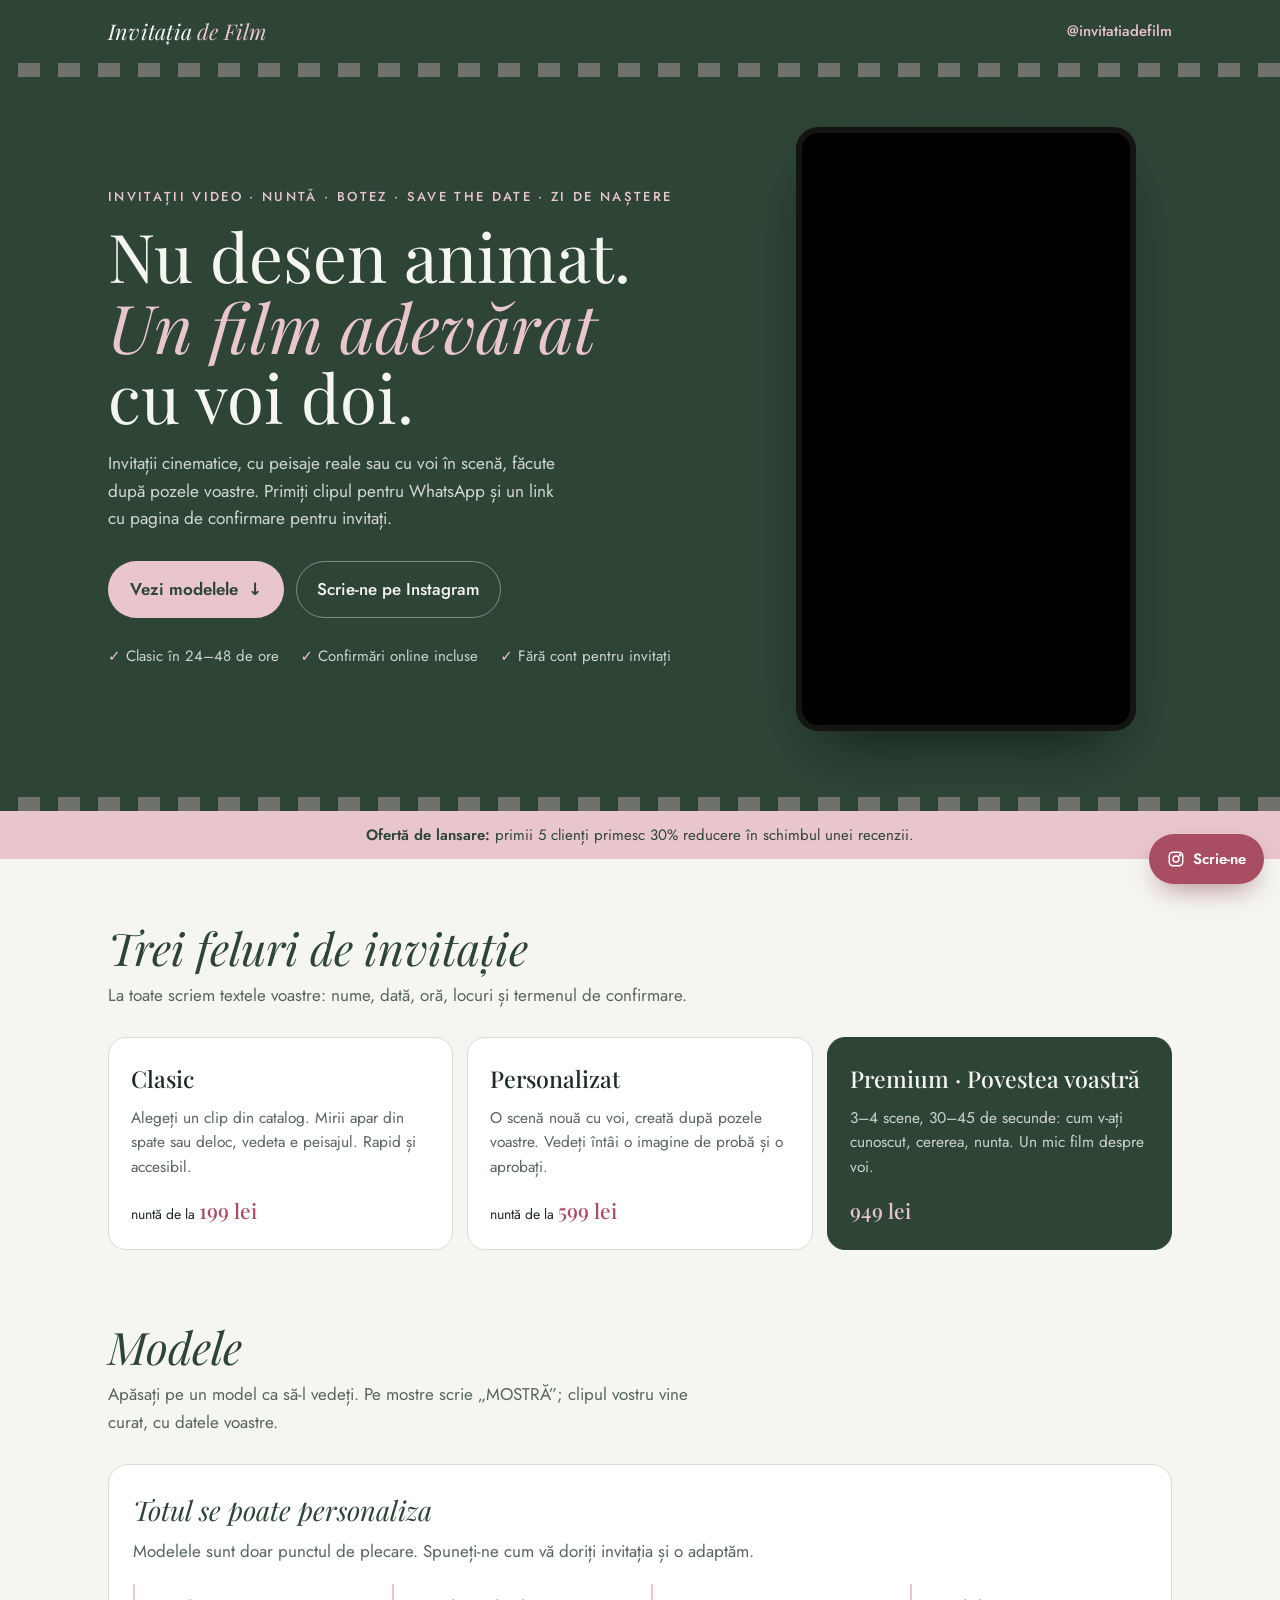
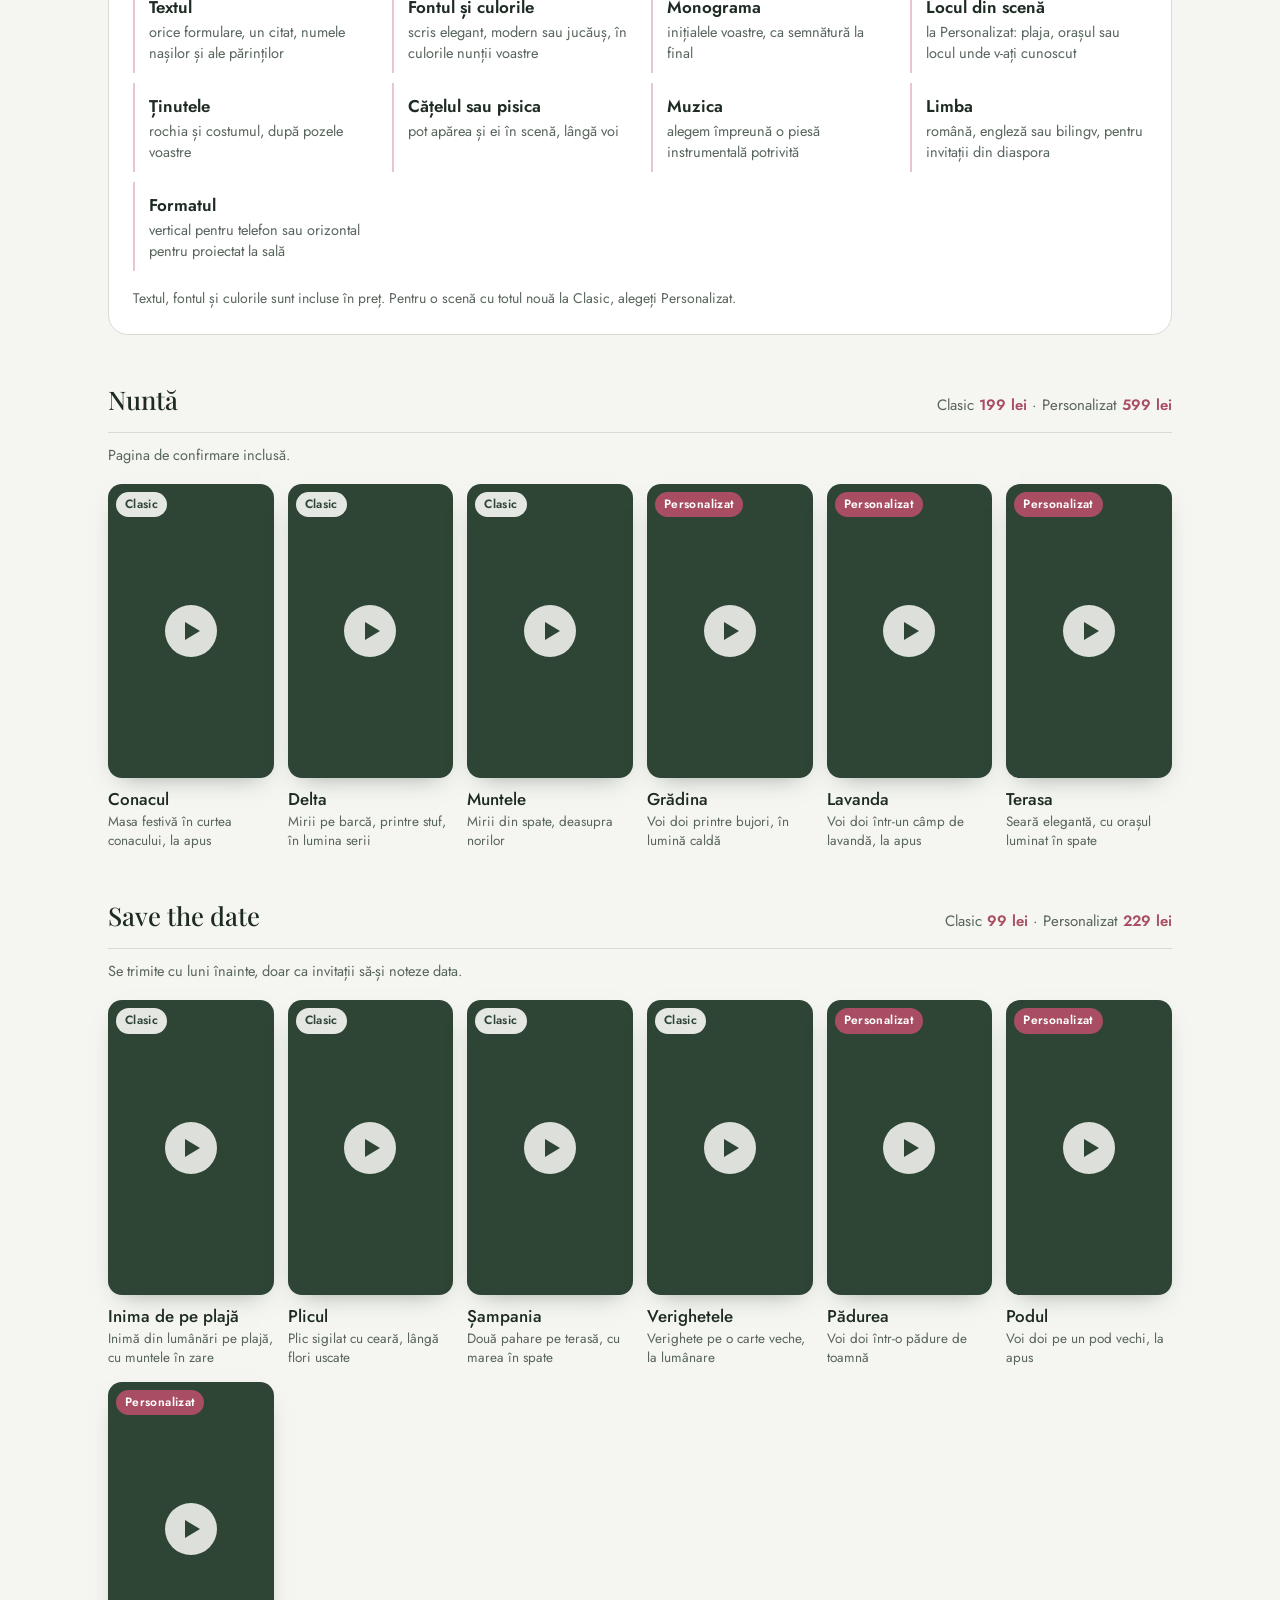
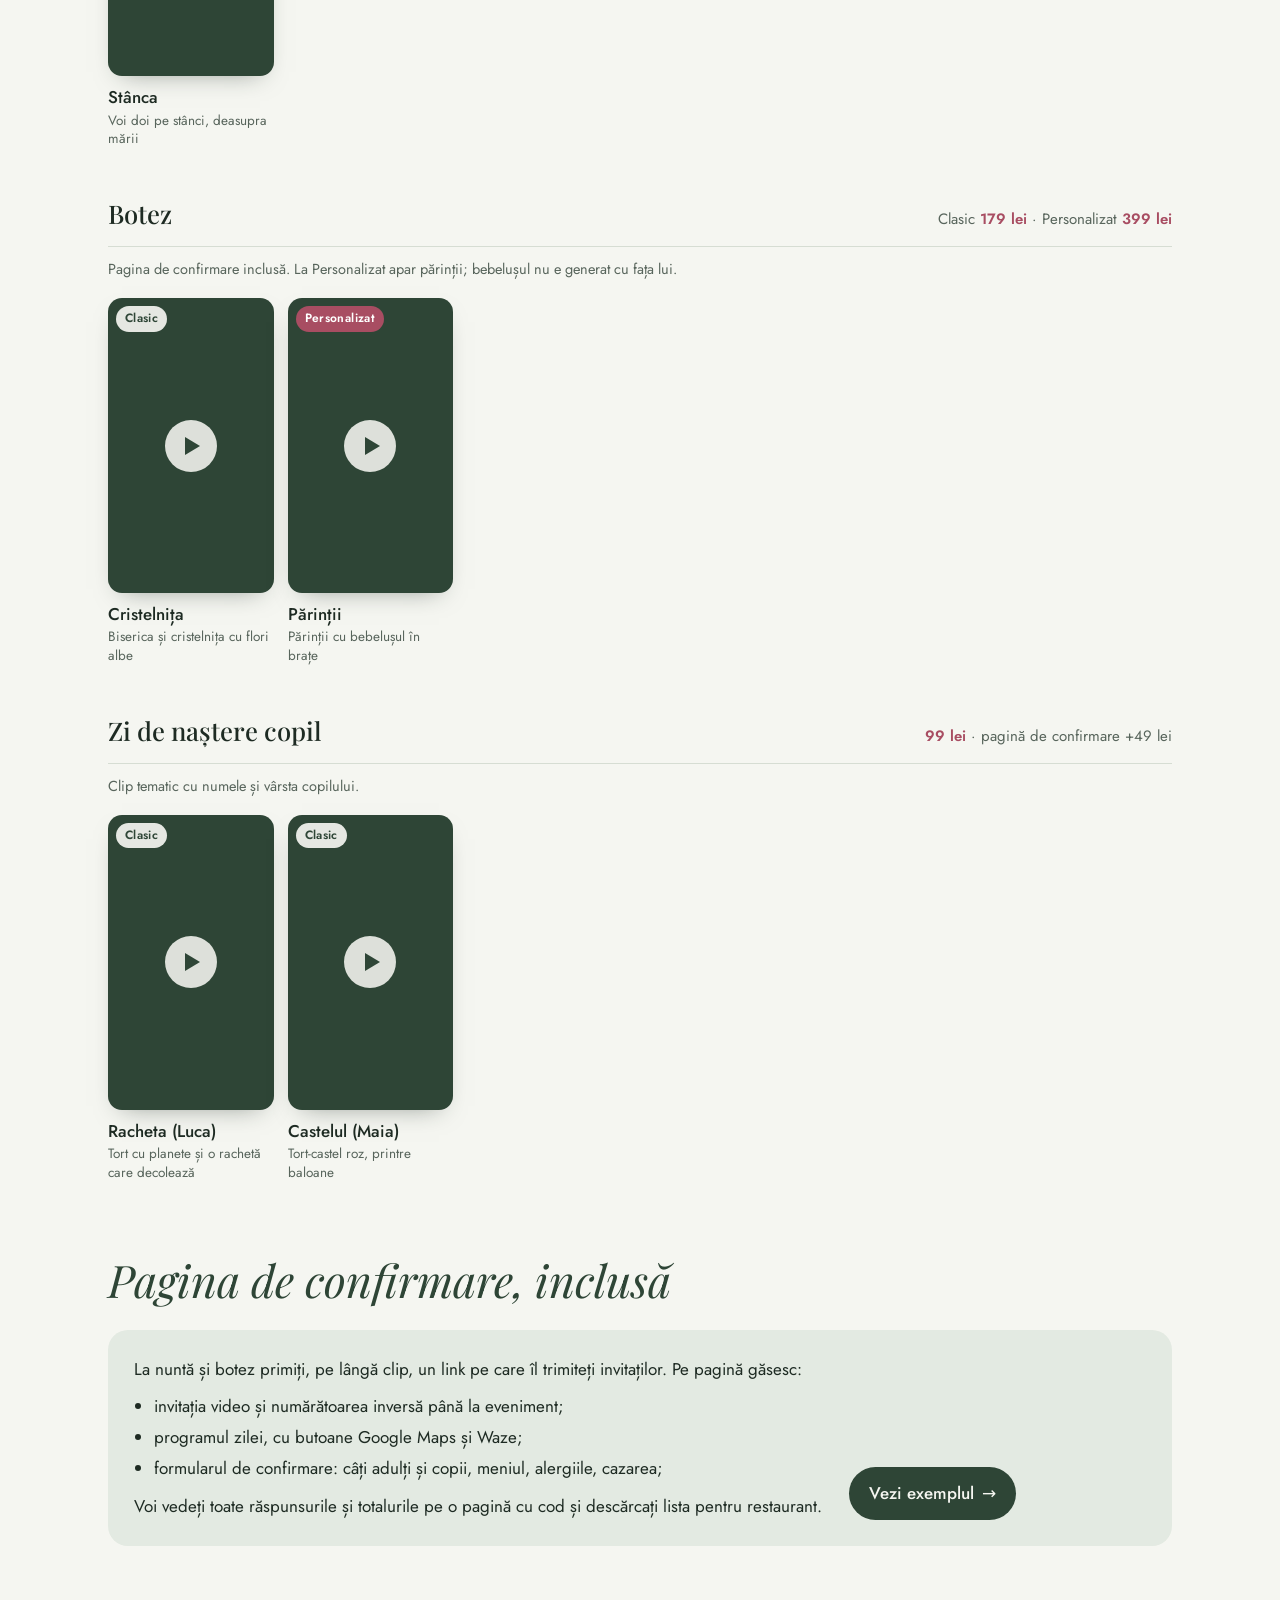
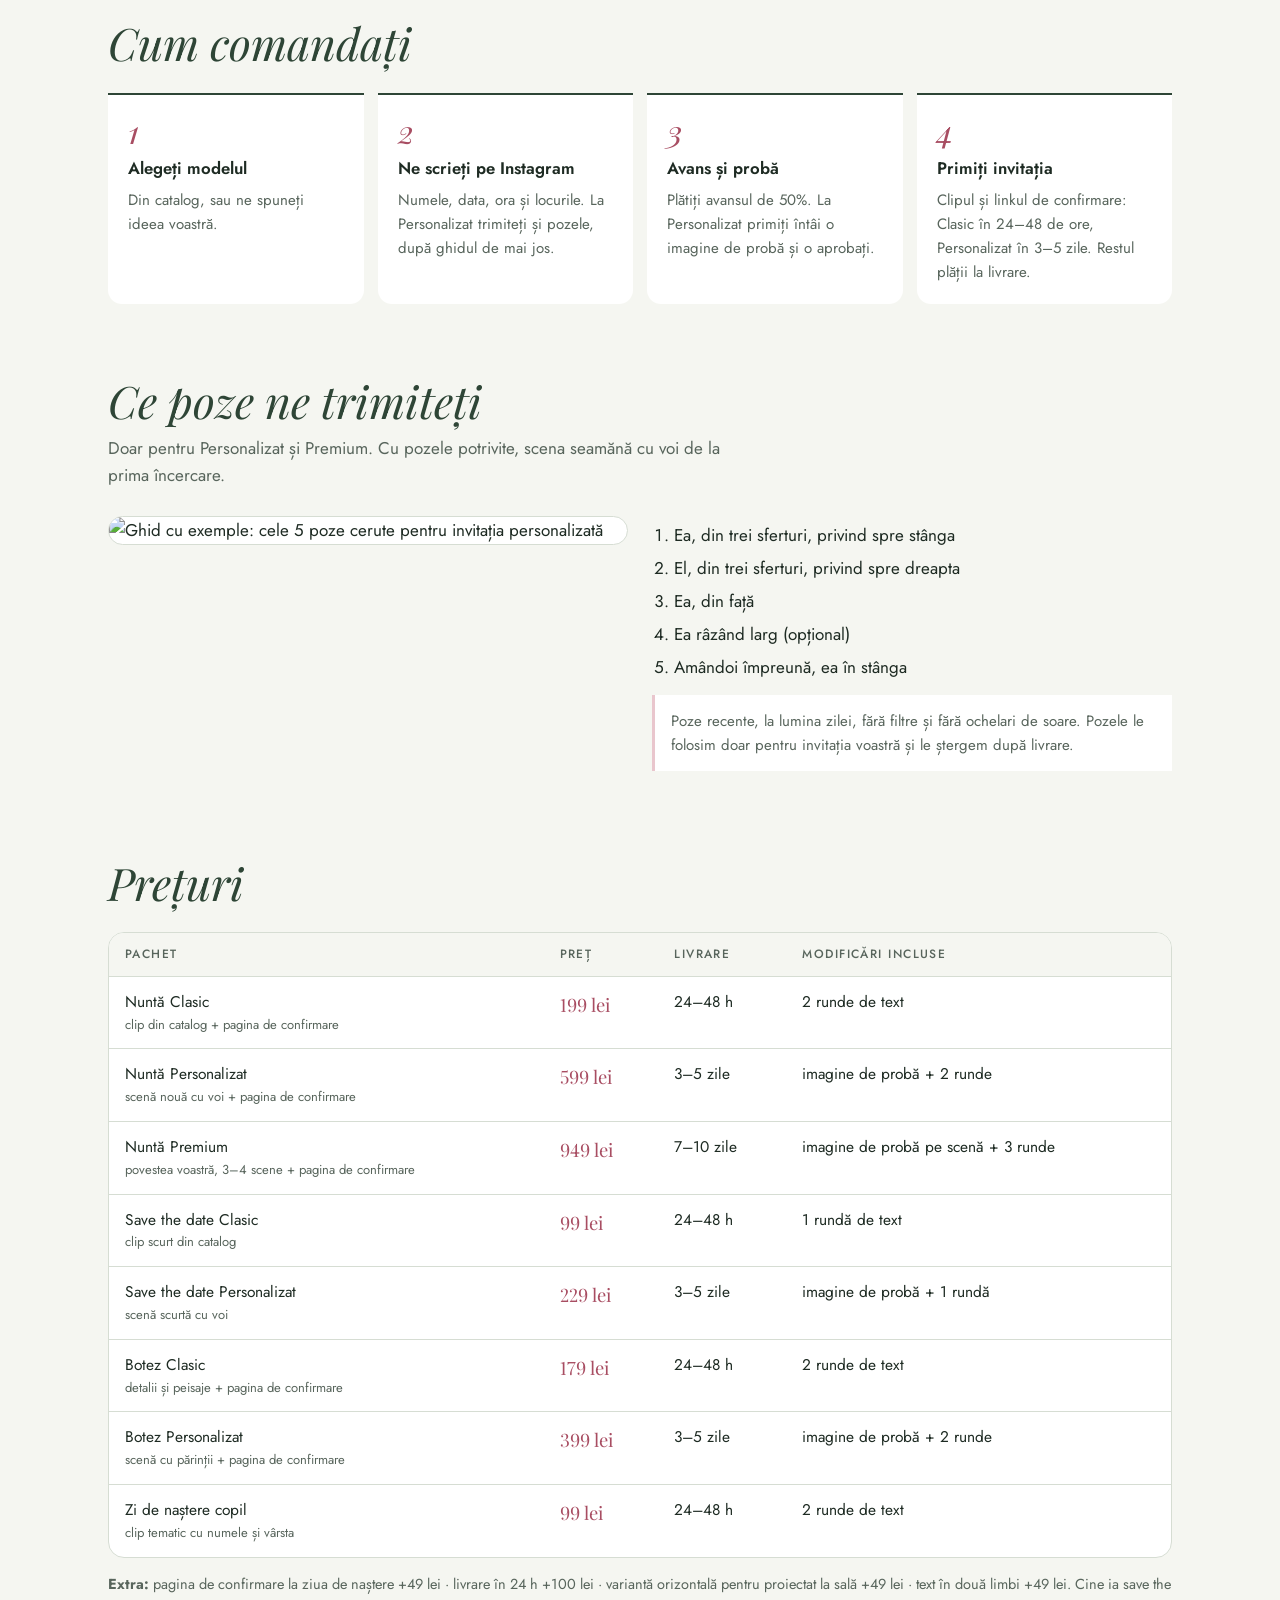
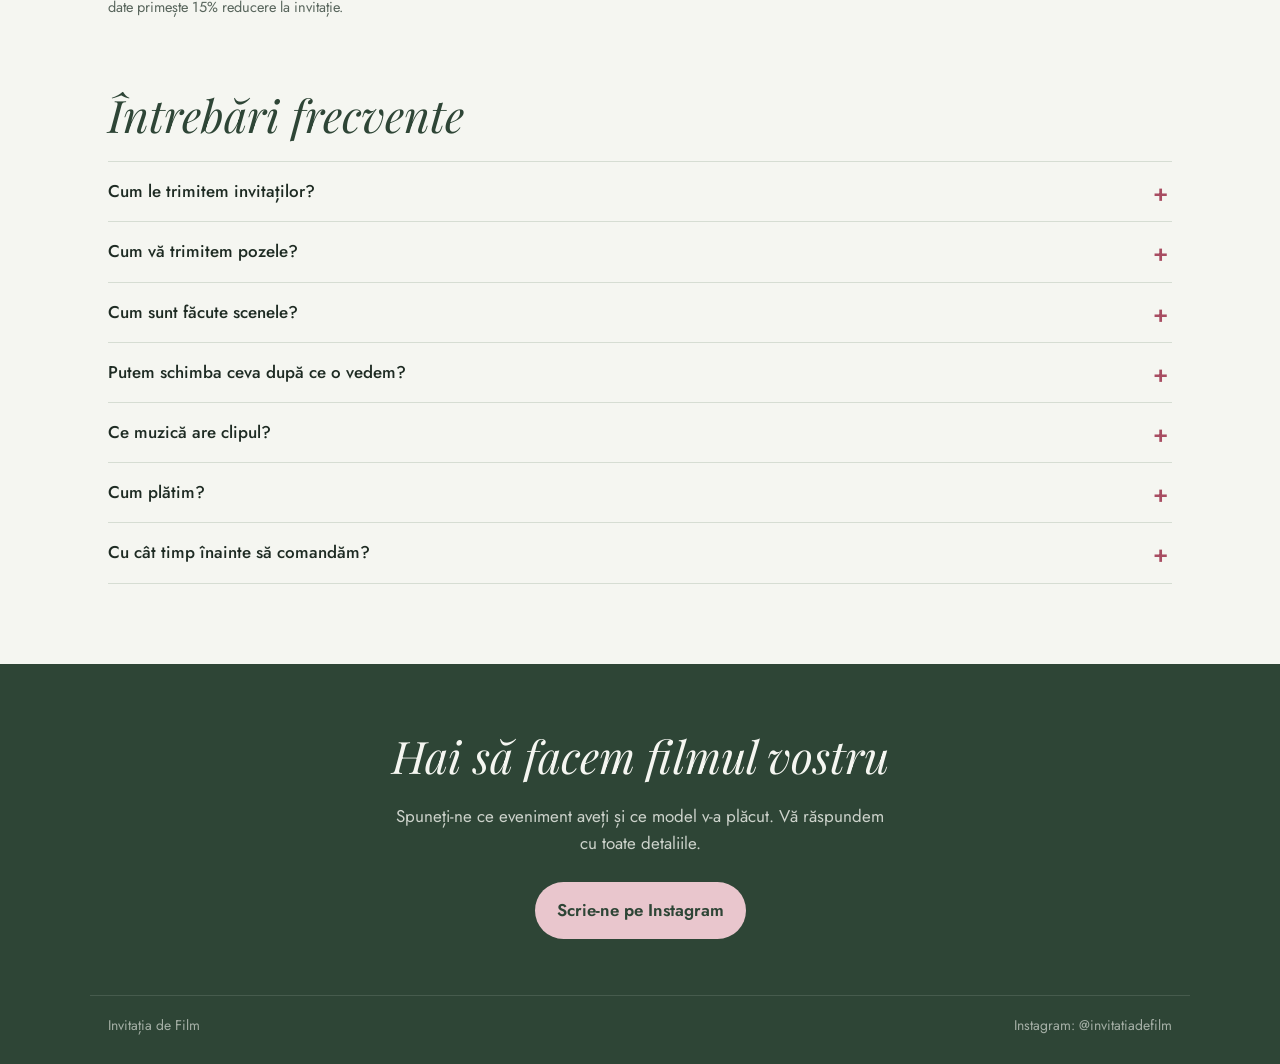
==== commit 3298fdd4: "Sectiune: totul se poate personaliza Co-Authored-By: Claude Opus 5.5 <noreply@anthropic.com> Claude-" ====
--- a/index.html
+++ b/index.html
@@ -91,6 +91,16 @@
 .tier-premium p, .tier-premium .from { color: rgba(245,246,241,0.8); }
 .tier-premium .from b { color: var(--blush); }
 
+/* Personalizări */
+.custom { margin-top: 28px; padding: 24px; border-radius: 20px; background: var(--card); border: 1px solid var(--line); }
+.custom h3 { margin: 0; font-family: var(--display); font-style: italic; font-weight: 400; font-size: 1.7rem; color: var(--sage-deep); }
+.custom-lede { margin: 6px 0 0; color: var(--muted); }
+.custom-list { list-style: none; margin: 18px 0 0; padding: 0; display: grid; grid-template-columns: repeat(auto-fill, minmax(230px, 1fr)); gap: 10px 22px; }
+.custom-list li { padding: 10px 0 10px 14px; border-left: 2px solid var(--blush); }
+.custom-list b { display: block; font-weight: 600; }
+.custom-list span { display: block; font-size: 14.5px; color: var(--muted); line-height: 1.45; }
+.custom-note { margin: 16px 0 0; font-size: 14px; color: var(--muted); }
+
 /* Catalog */
 .cat { margin-top: 44px; }
 .cat-head { display: flex; flex-wrap: wrap; align-items: baseline; justify-content: space-between; gap: 6px 16px; padding-bottom: 12px; border-bottom: 1px solid var(--line); }
@@ -248,6 +258,22 @@
     <div class="wrap">
       <h2 class="h2">Modele</h2>
       <p class="sub">Apăsați pe un model ca să-l vedeți. Pe mostre scrie „MOSTRĂ”; clipul vostru vine curat, cu datele voastre.</p>
+      <div class="custom">
+        <h3>Totul se poate personaliza</h3>
+        <p class="custom-lede">Modelele sunt doar punctul de plecare. Spuneți-ne cum vă doriți invitația și o adaptăm.</p>
+        <ul class="custom-list">
+          <li><b>Textul</b><span>orice formulare, un citat, numele nașilor și ale părinților</span></li>
+          <li><b>Fontul și culorile</b><span>scris elegant, modern sau jucăuș, în culorile nunții voastre</span></li>
+          <li><b>Monograma</b><span>inițialele voastre, ca semnătură la final</span></li>
+          <li><b>Locul din scenă</b><span>la Personalizat: plaja, orașul sau locul unde v-ați cunoscut</span></li>
+          <li><b>Ținutele</b><span>rochia și costumul, după pozele voastre</span></li>
+          <li><b>Cățelul sau pisica</b><span>pot apărea și ei în scenă, lângă voi</span></li>
+          <li><b>Muzica</b><span>alegem împreună o piesă instrumentală potrivită</span></li>
+          <li><b>Limba</b><span>română, engleză sau bilingv, pentru invitații din diaspora</span></li>
+          <li><b>Formatul</b><span>vertical pentru telefon sau orizontal pentru proiectat la sală</span></li>
+        </ul>
+        <p class="custom-note">Textul, fontul și culorile sunt incluse în preț. Pentru o scenă cu totul nouă la Clasic, alegeți Personalizat.</p>
+      </div>
       <div id="catalog"></div>
     </div>
   </section>
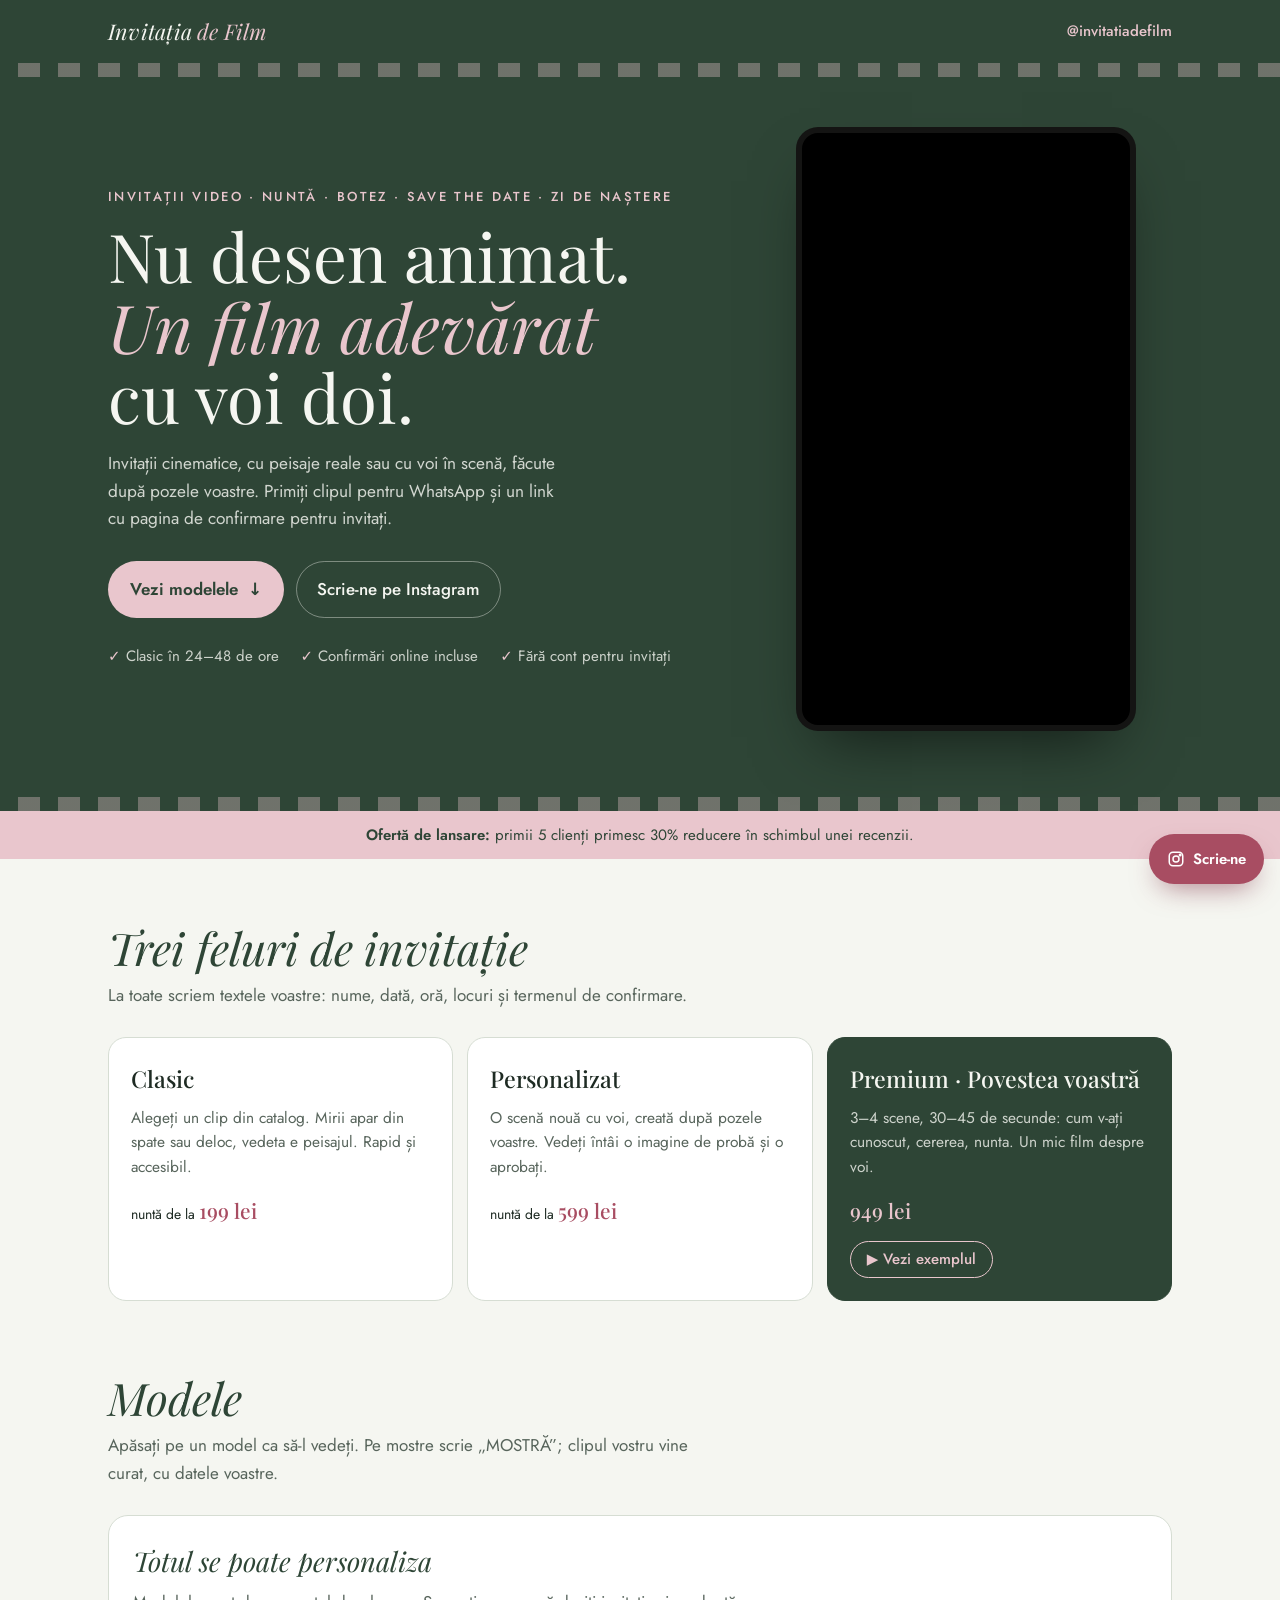
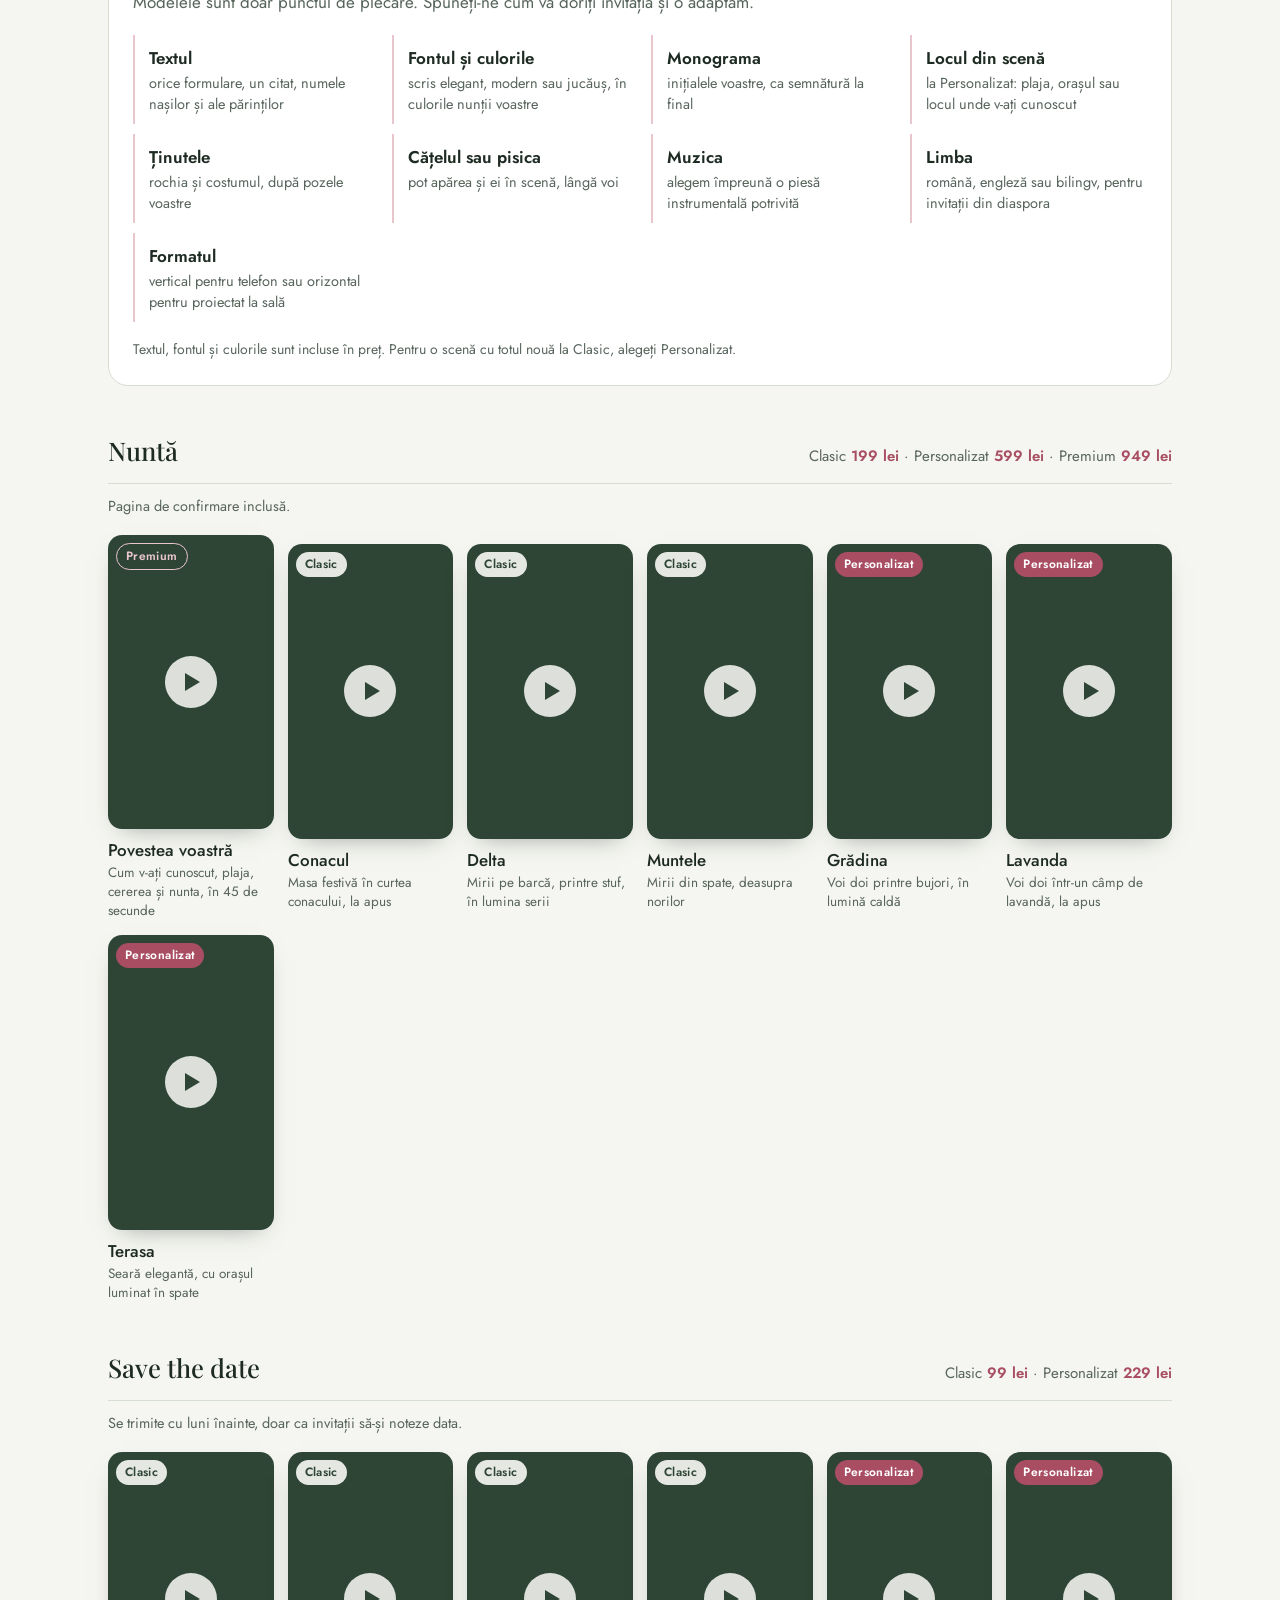
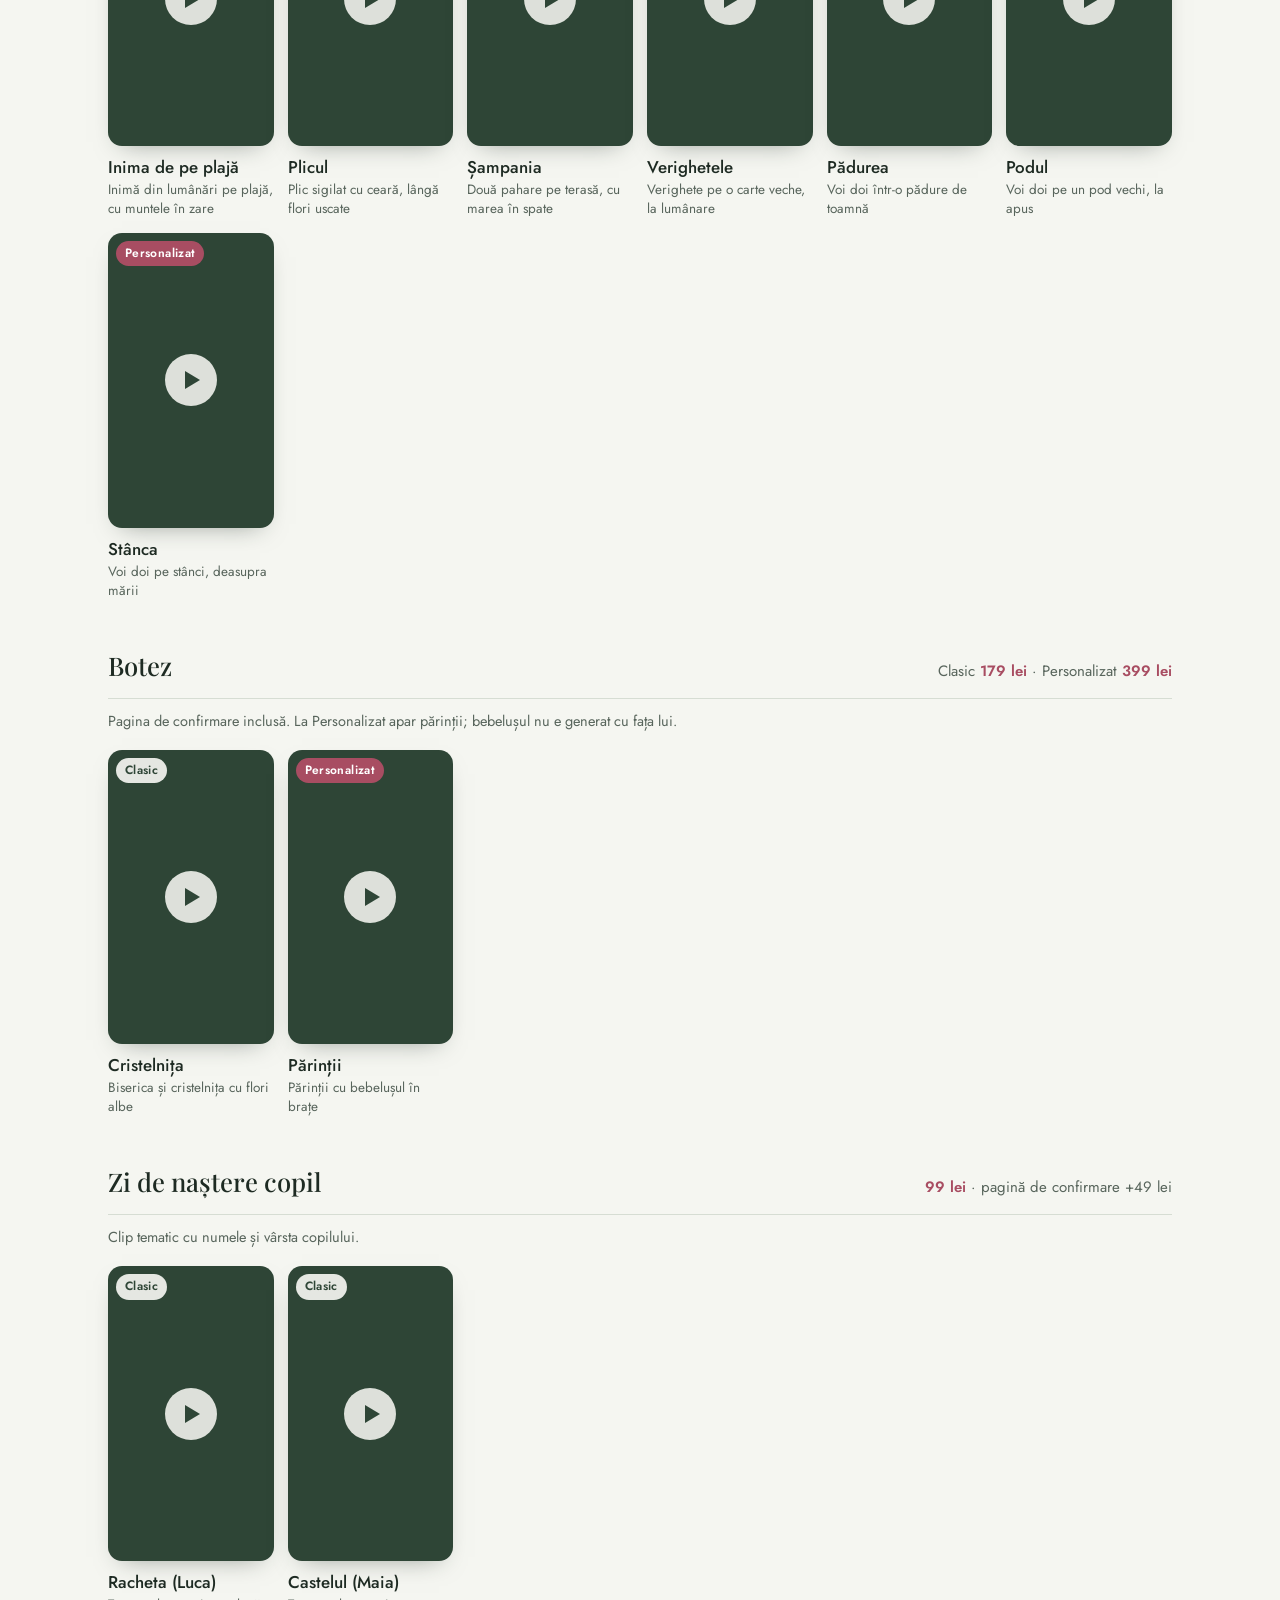
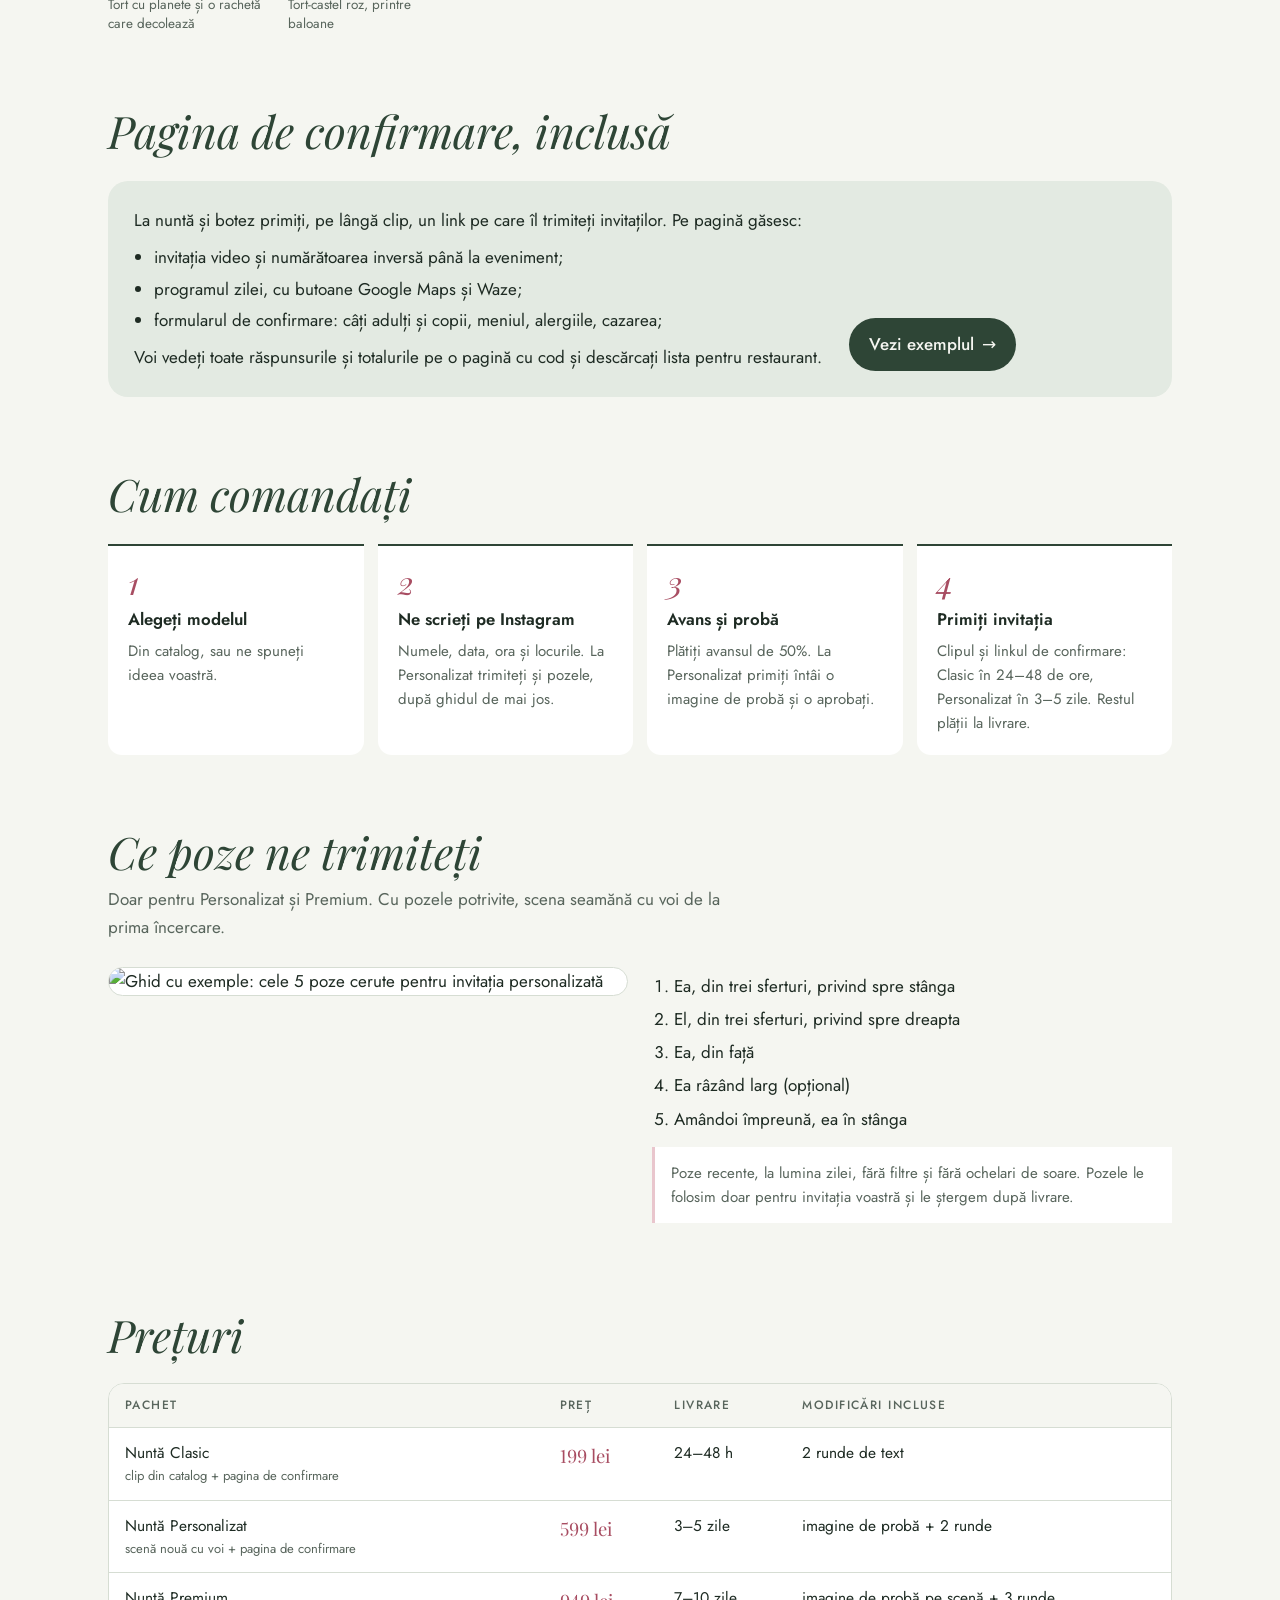
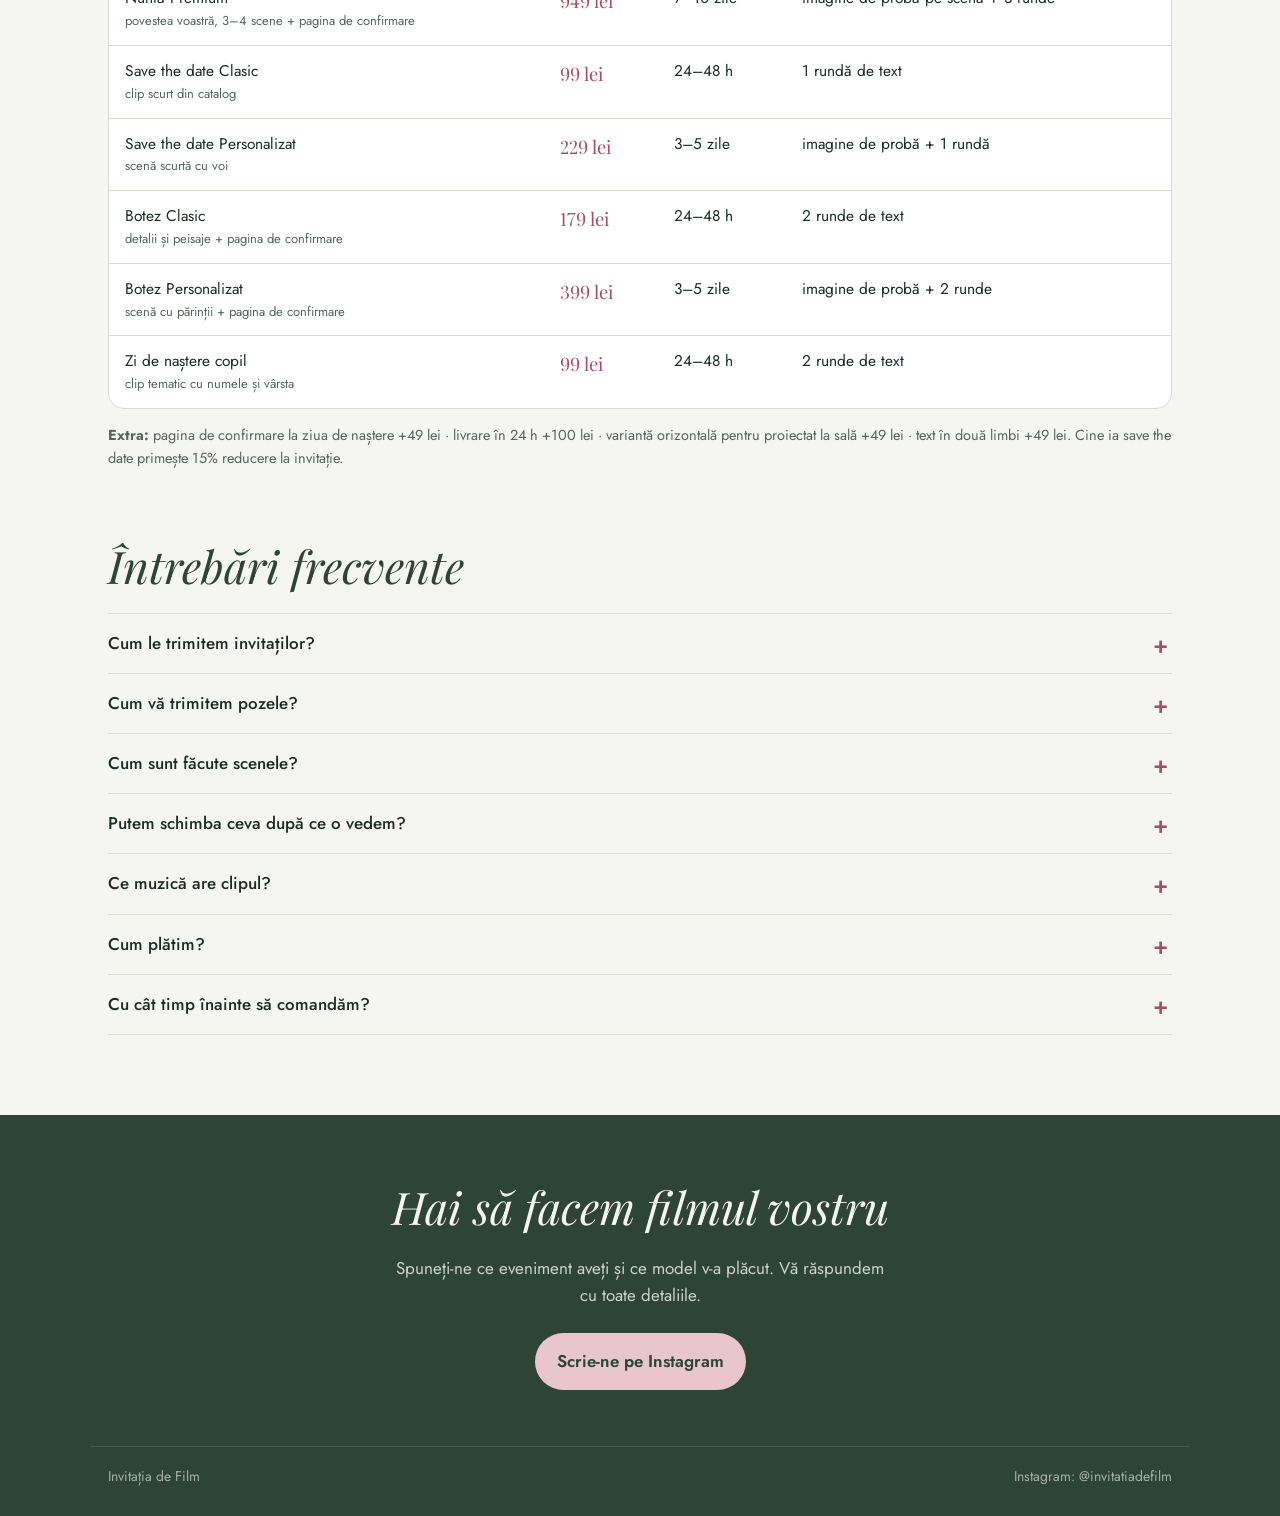
==== commit 459c1de6: "Exemplu Premium: Povestea voastra Co-Authored-By: Claude Opus 5.5 <noreply@anthropic.com> Claude-Ses" ====
--- a/index.html
+++ b/index.html
@@ -119,6 +119,9 @@
 .tag { position: absolute; left: 8px; top: 8px; padding: 3px 9px; border-radius: 999px; font-size: 12px; font-weight: 600; letter-spacing: 0.03em; }
 .tag-clasic { background: rgba(245,246,241,0.92); color: var(--sage-deep); }
 .tag-pers { background: var(--rose); color: #fff; }
+.tag-prem { background: var(--sage-deep); color: var(--blush); border: 1px solid var(--blush); }
+.see-premium { margin-top: 14px; appearance: none; display: inline-flex; align-items: center; gap: 8px; padding: 10px 16px; border-radius: 999px; border: 1px solid var(--blush); background: transparent; color: var(--blush); font: 500 15px/1 var(--body); cursor: pointer; }
+.see-premium:hover { background: rgba(233,198,205,0.12); }
 .model-name { display: block; margin-top: 8px; font-weight: 500; }
 .model-desc { display: block; font-size: 13.5px; color: var(--muted); line-height: 1.4; }
 
@@ -249,6 +252,7 @@
           <h3>Premium · Povestea voastră</h3>
           <p>3–4 scene, 30–45 de secunde: cum v-ați cunoscut, cererea, nunta. Un mic film despre voi.</p>
           <p class="from"><b>949 lei</b></p>
+          <button type="button" class="see-premium" id="see-premium">▶ Vezi exemplul</button>
         </div>
       </div>
     </div>
@@ -402,7 +406,8 @@
   var CF = "https://d2ol7oe51mr4n9.cloudfront.net/user_3K0DzioG28pZ1nKR3jeeGaVRNyD/";
   // i = poziția posterului în imaginea cu toate posterele (6 coloane x 3 rânduri)
   var CATS = [
-    { id: "nunta", title: "Nuntă", prices: "Clasic <b>199 lei</b> · Personalizat <b>599 lei</b>", note: "Pagina de confirmare inclusă.", items: [
+    { id: "nunta", title: "Nuntă", prices: "Clasic <b>199 lei</b> · Personalizat <b>599 lei</b> · Premium <b>949 lei</b>", note: "Pagina de confirmare inclusă.", items: [
+      { p: "d3c56604-9e84-4c54-88da-27c05904286d.jpg", n: "Povestea voastră", t: "Premium", d: "Cum v-ați cunoscut, plaja, cererea și nunta, în 45 de secunde", v: "8a527d35-76a5-4e56-b207-1f2734f0788e" },
       { i: 2, n: "Conacul", t: "Clasic", d: "Masa festivă în curtea conacului, la apus", v: "bbd2604a-872c-4b44-b2c8-622373029440" },
       { i: 3, n: "Delta", t: "Clasic", d: "Mirii pe barcă, printre stuf, în lumina serii", v: "f77a2369-ccfb-41ff-87e1-f55b79c01acc" },
       { i: 4, n: "Muntele", t: "Clasic", d: "Mirii din spate, deasupra norilor", v: "81f44828-e34b-4ff6-9635-e8e2f38e1706" },
@@ -433,7 +438,7 @@
   function el(tag, cls, text) { var e = document.createElement(tag); if (cls) e.className = cls; if (text != null) e.textContent = text; return e; }
 
   // Catalog
-  var root = $("catalog");
+  var root = $("catalog"), premiumOpen = null;
   CATS.forEach(function (c) {
     var wrap = el("div", "cat"); wrap.id = "cat-" + c.id;
     var head = el("div", "cat-head");
@@ -445,19 +450,24 @@
     c.items.forEach(function (m) {
       var b = el("button", "model"); b.type = "button";
       var p = el("span", "poster");
-      p.style.backgroundPosition = ((m.i % 6) * 20) + "% " + (Math.floor(m.i / 6) * 50) + "%";
-      p.appendChild(el("span", "tag " + (m.t === "Clasic" ? "tag-clasic" : "tag-pers"), m.t));
+      if (m.p) { p.style.backgroundImage = "url(" + CF + m.p + ")"; p.style.backgroundSize = "cover"; p.style.backgroundPosition = "center"; }
+      else p.style.backgroundPosition = ((m.i % 6) * 20) + "% " + (Math.floor(m.i / 6) * 50) + "%";
+      p.appendChild(el("span", "tag " + (m.t === "Clasic" ? "tag-clasic" : m.t === "Premium" ? "tag-prem" : "tag-pers"), m.t));
       p.appendChild(el("span", "play"));
       b.appendChild(p);
       b.appendChild(el("span", "model-name", m.n));
       b.appendChild(el("span", "model-desc", m.d));
       b.setAttribute("aria-label", "Vezi modelul " + m.n + ", " + c.title + " " + m.t);
       b.addEventListener("click", function () { openPlayer(c, m); });
+      if (m.t === "Premium") premiumOpen = function () { openPlayer(c, m); };
       grid.appendChild(b);
     });
     wrap.appendChild(grid);
     root.appendChild(wrap);
   });
+
+  var pb = document.getElementById("see-premium");
+  if (pb) pb.addEventListener("click", function () { if (premiumOpen) premiumOpen(); });
 
   // Player
   var dlg = $("player"), vid = $("p-video");
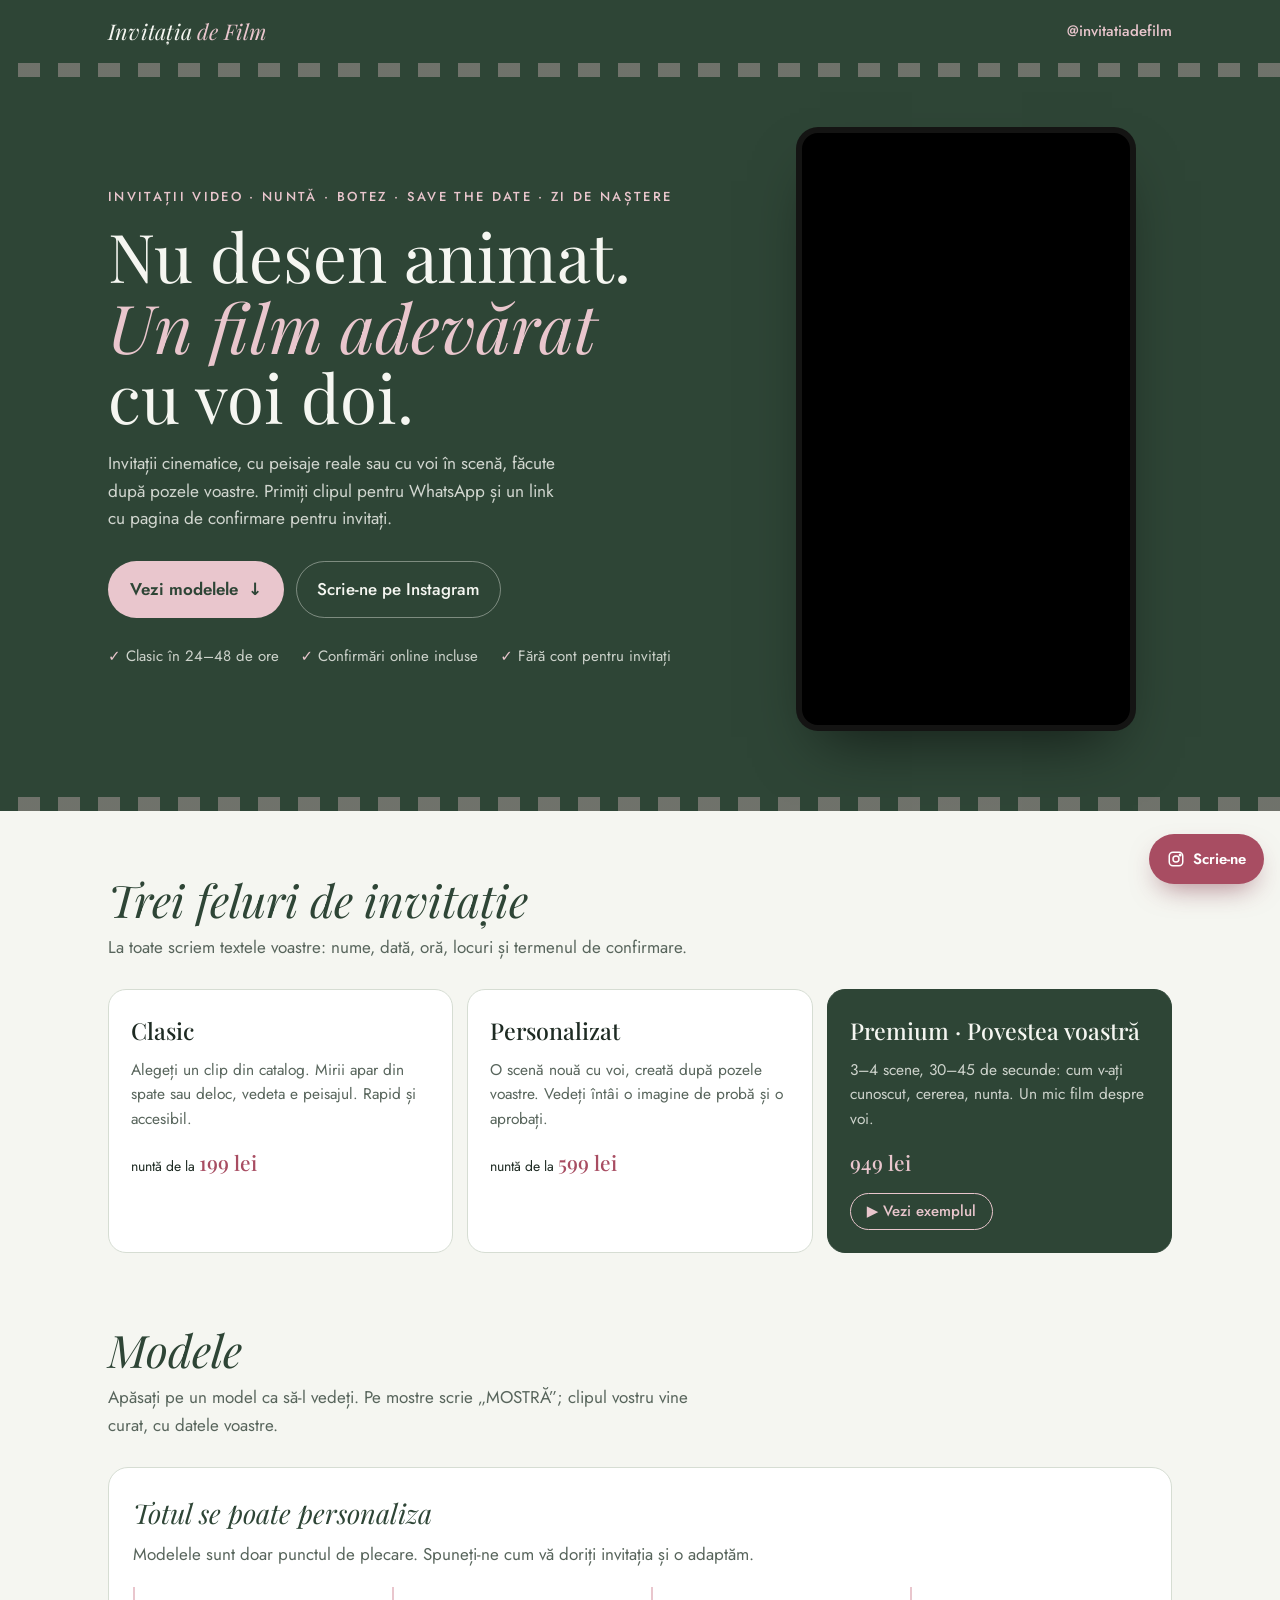
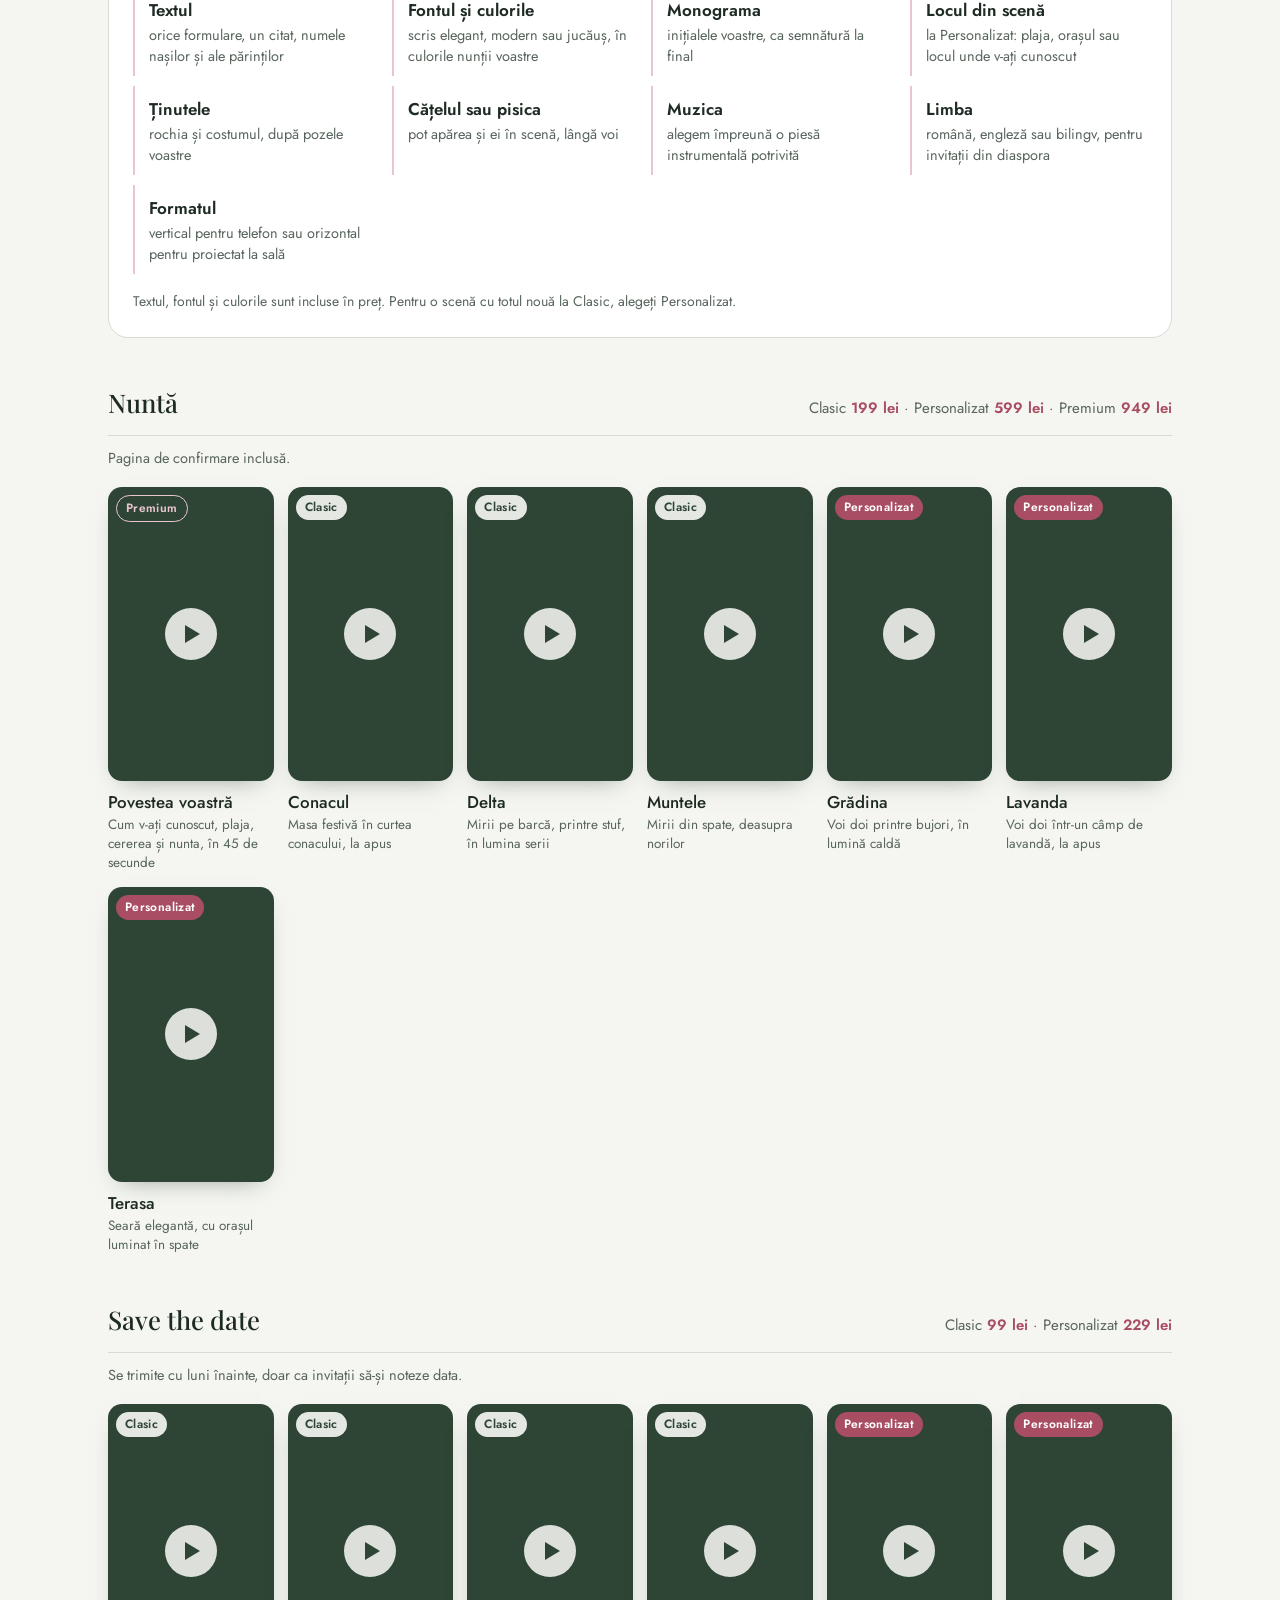
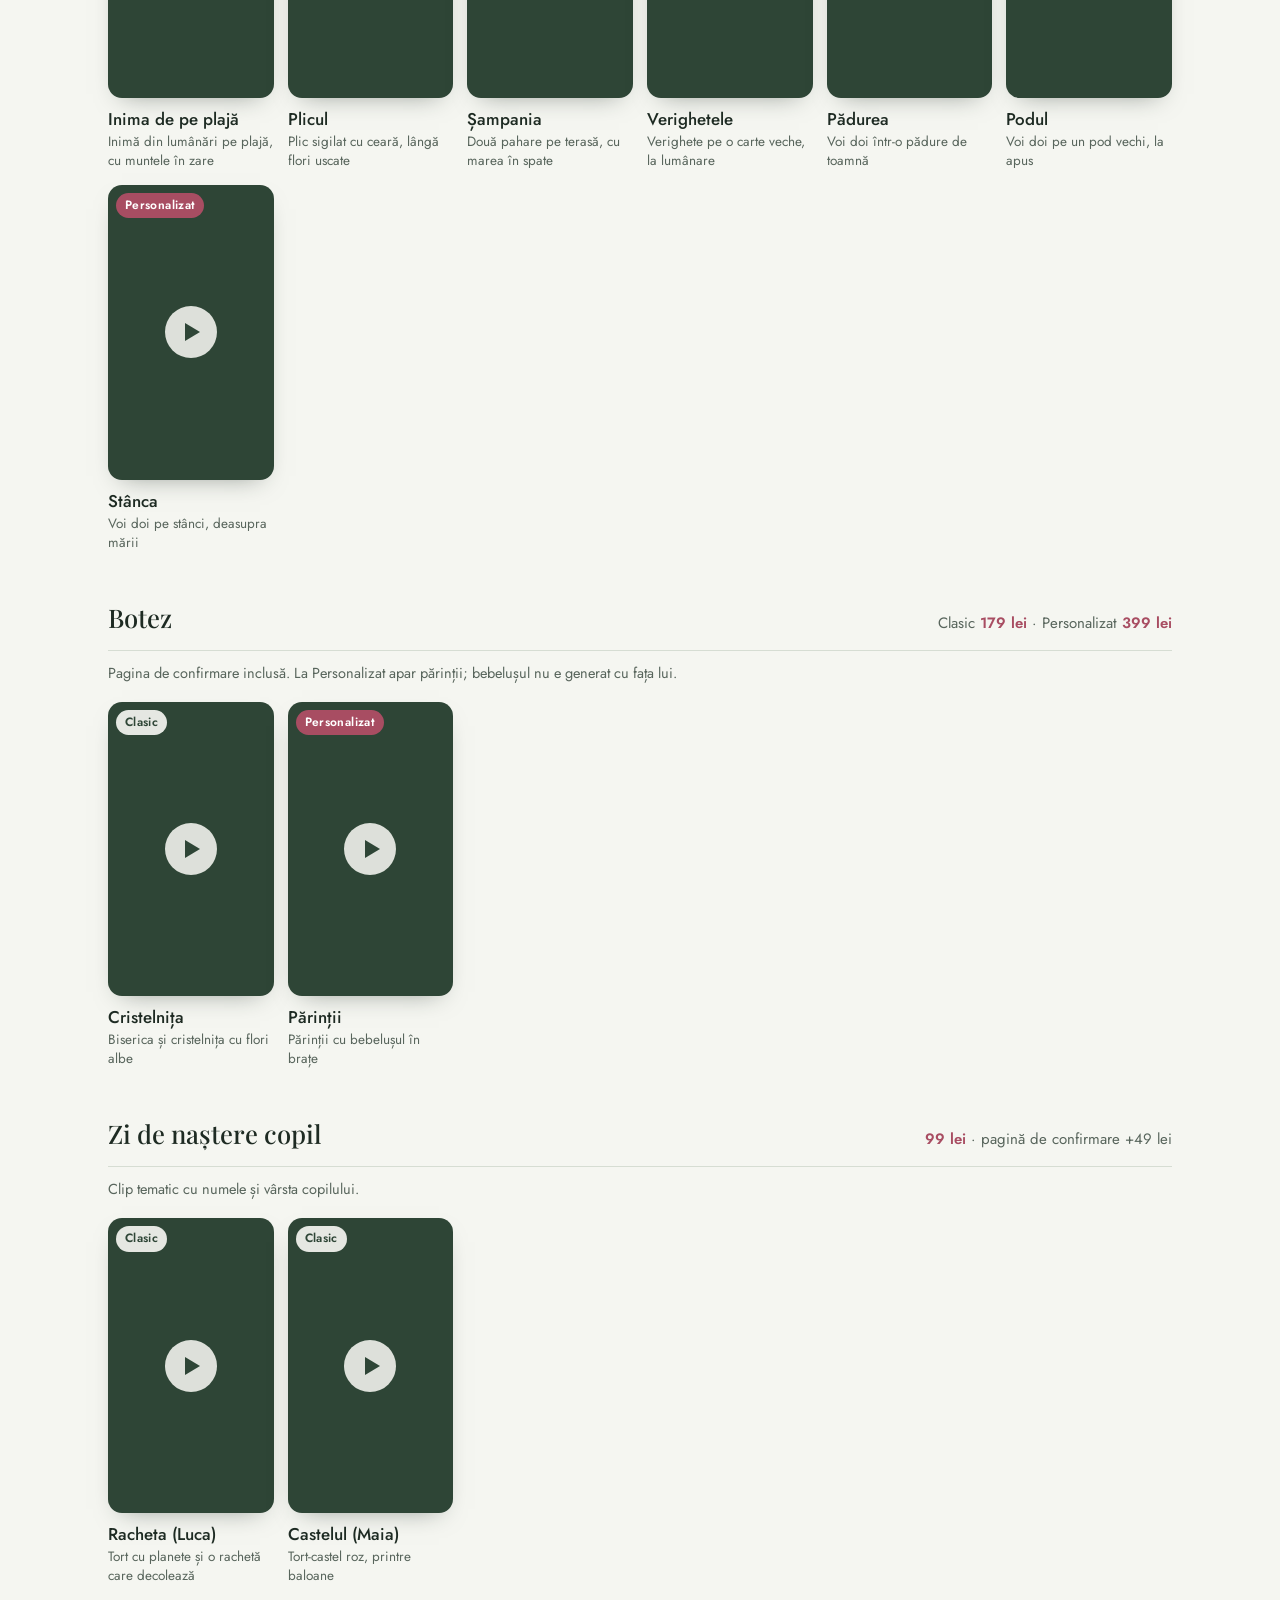
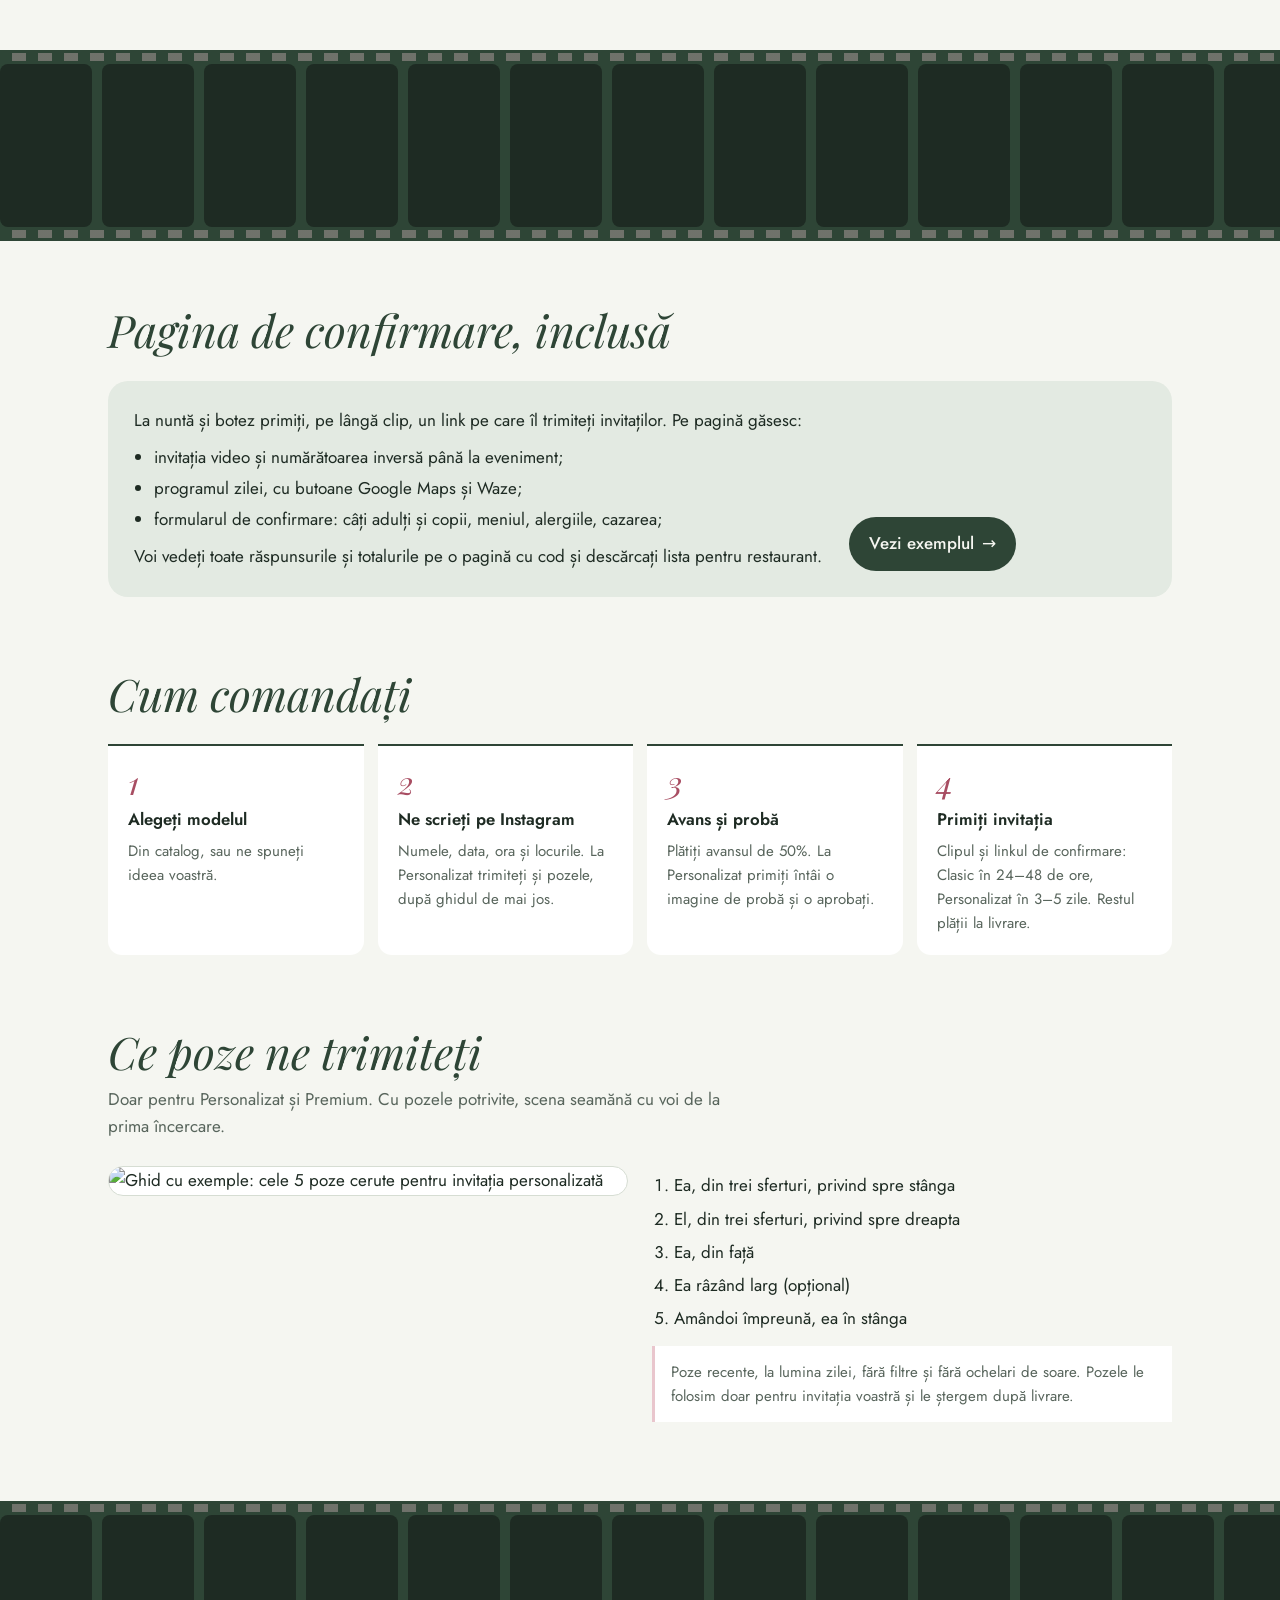
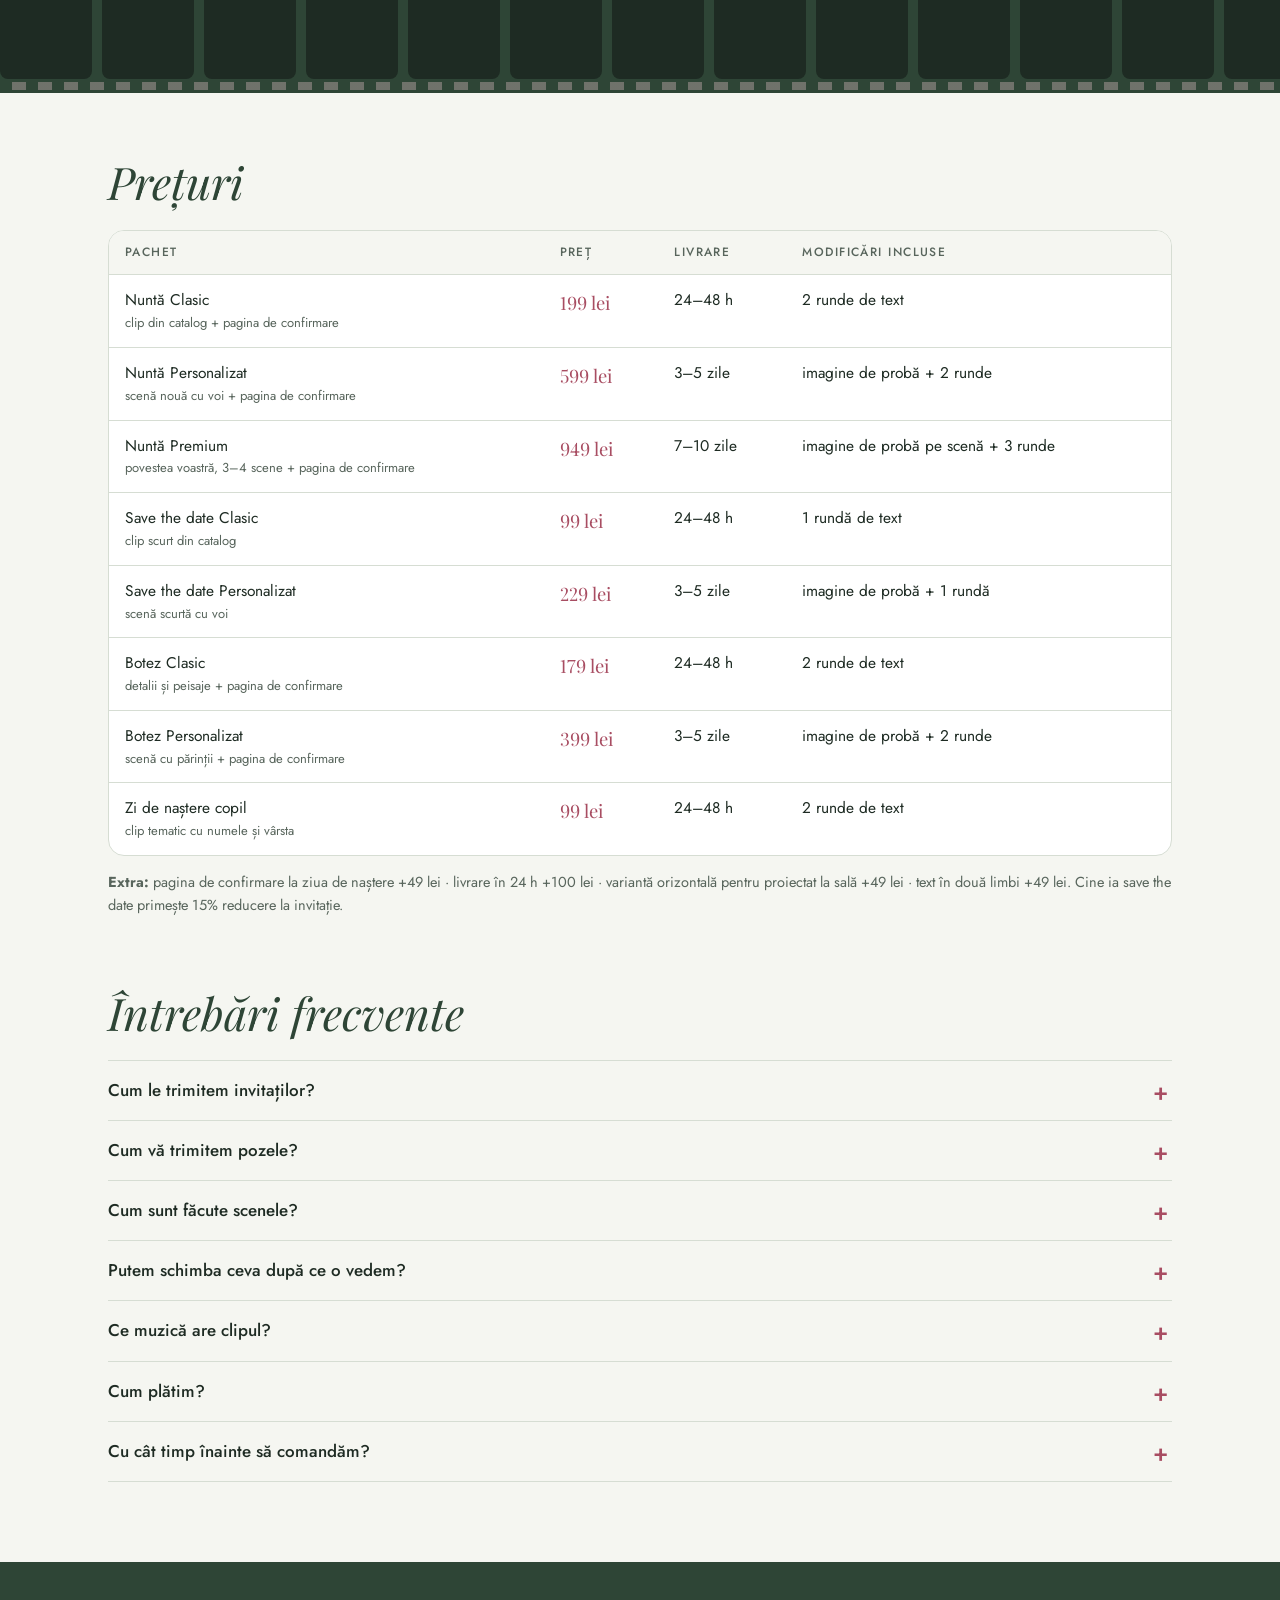
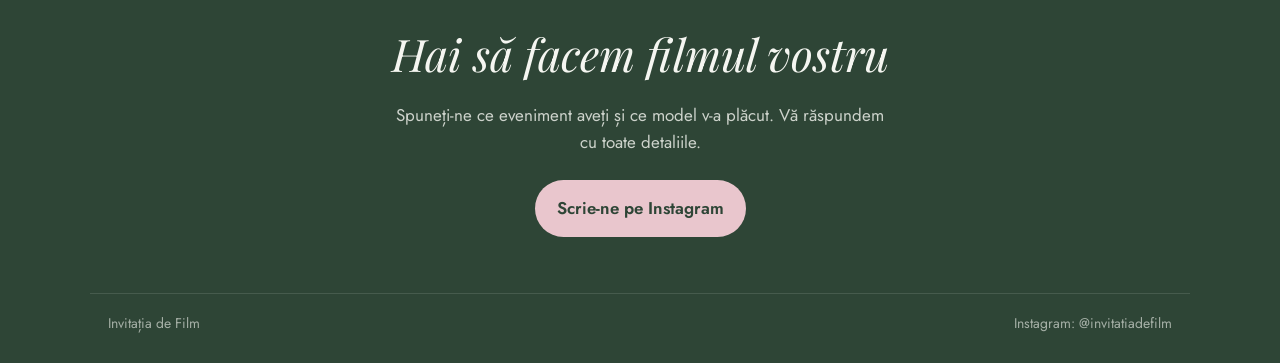
==== commit 46077361: "Fara banda de reducere, ghid poze cu Instagram, clipuri pe laterale si benzi de film Co-Authored-By:" ====
--- a/index.html
+++ b/index.html
@@ -70,10 +70,6 @@
 .hero-film video { width: 100%; height: 100%; object-fit: cover; display: block; }
 @media (min-width: 880px) { .hero .wrap { grid-template-columns: minmax(0, 1.2fr) minmax(0, 0.8fr); padding-block: 64px 80px; } }
 
-/* Ofertă de lansare */
-.launch { background: var(--blush); color: var(--sage-deep); }
-.launch .wrap { padding-block: 12px; font-size: 15px; text-align: center; }
-.launch strong { font-weight: 600; }
 
 /* Secțiuni */
 section.block { padding-block: 64px 8px; }
@@ -108,7 +104,7 @@
 .cat-head .prices { font-size: 15px; color: var(--muted); }
 .cat-head .prices b { color: var(--rose); font-weight: 600; }
 .cat-note { margin: 10px 0 0; font-size: 14.5px; color: var(--muted); }
-.grid { display: grid; grid-template-columns: repeat(auto-fill, minmax(150px, 1fr)); gap: 14px; margin-top: 18px; }
+.grid { align-items: start; display: grid; grid-template-columns: repeat(auto-fill, minmax(150px, 1fr)); gap: 14px; margin-top: 18px; }
 .model { appearance: none; border: 0; padding: 0; background: none; text-align: left; font: inherit; color: inherit; cursor: pointer; }
 .model { display: block; width: 100%; }
 .poster { display: block; width: 100%; position: relative; aspect-ratio: 9 / 16; border-radius: 14px; overflow: hidden; background-color: var(--sage-deep); background-image: url("https://d2ol7oe51mr4n9.cloudfront.net/user_3K0DzioG28pZ1nKR3jeeGaVRNyD/914a7cdd-e5ef-4fa7-bf86-b11f5741f0e7.jpg"); background-size: 600% 300%; box-shadow: 0 10px 24px -14px rgba(30,43,35,0.5); transition: transform .25s; }
@@ -180,6 +176,27 @@
 .float { position: fixed; right: max(16px, env(safe-area-inset-right, 0px)); bottom: calc(16px + env(safe-area-inset-bottom, 0px)); z-index: 20; display: inline-flex; align-items: center; gap: 8px; padding: 13px 18px; border-radius: 999px; background: var(--rose); color: #fff; font-weight: 600; font-size: 15px; text-decoration: none; box-shadow: 0 12px 28px -10px rgba(120,40,60,0.6); }
 .float:hover { background: #93405a; }
 
+/* Clipuri pe laterale (ecrane late) */
+.rail { position: fixed; top: 0; bottom: 0; z-index: 5; display: none; flex-direction: column; justify-content: center; gap: 16px; width: min(clamp(96px, calc((100vw - 1100px) / 2 - 36px), 150px), calc((100vh - 200px) * 0.1875)); pointer-events: none; }
+.rail-l { left: max(18px, env(safe-area-inset-left, 0px)); }
+.rail-r { right: max(18px, env(safe-area-inset-right, 0px)); }
+.rail-tile { position: relative; width: 100%; aspect-ratio: 9 / 16; border-radius: 12px; overflow: hidden; background: var(--sage-deep); box-shadow: 0 14px 30px -16px rgba(20,30,24,0.55); pointer-events: auto; cursor: pointer; border: 0; padding: 0; transition: transform .25s; }
+.rail-tile:hover { transform: scale(1.04); }
+.rail-tile video { position: absolute; inset: 0; width: 100%; height: 100%; object-fit: cover; opacity: 0; transition: opacity 1.2s ease; }
+.rail-tile video.on { opacity: 1; }
+@media (min-width: 1340px) { .rail { display: flex; } }
+
+/* Benzi de film cu modele (telefon si ecrane mici) */
+.strip { margin-top: 56px; overflow: hidden; background: var(--sage-deep); padding-block: 14px; position: relative; }
+.strip::before, .strip::after { content: ""; position: absolute; left: 0; right: 0; height: 8px; background: repeating-linear-gradient(90deg, transparent 0 12px, rgba(233,198,205,0.35) 12px 26px); }
+.strip::before { top: 3px; }
+.strip::after { bottom: 3px; }
+.strip-track { display: flex; gap: 10px; width: max-content; animation: strip-move 70s linear infinite; }
+.strip-rev .strip-track { animation-direction: reverse; }
+.strip-item { flex: none; width: 92px; aspect-ratio: 9 / 16; border-radius: 8px; border: 0; padding: 0; cursor: pointer; background-color: var(--ink); background-image: url("https://d2ol7oe51mr4n9.cloudfront.net/user_3K0DzioG28pZ1nKR3jeeGaVRNyD/914a7cdd-e5ef-4fa7-bf86-b11f5741f0e7.jpg"); background-size: 600% 300%; }
+@keyframes strip-move { from { transform: translateX(0); } to { transform: translateX(-50%); } }
+@media (min-width: 1340px) { .strip { display: none; } }
+
 /* Player */
 dialog.player { padding: 0; border: 0; background: transparent; max-width: min(94vw, 420px); width: 100%; }
 dialog.player::backdrop { background: rgba(14,22,17,0.82); }
@@ -230,7 +247,9 @@
   </div>
 </section>
 
-<div class="launch"><div class="wrap"><strong>Ofertă de lansare:</strong> primii 5 clienți primesc 30% reducere în schimbul unei recenzii.</div></div>
+
+<div class="rail rail-l" id="rail-l"></div>
+<div class="rail rail-r" id="rail-r"></div>
 
 <main>
   <section class="block" id="tipuri">
@@ -282,6 +301,8 @@
     </div>
   </section>
 
+  <div class="strip" aria-hidden="true"><div class="strip-track"></div></div>
+
   <section class="block" id="confirmare">
     <div class="wrap">
       <h2 class="h2">Pagina de confirmare, inclusă</h2>
@@ -317,7 +338,7 @@
       <h2 class="h2">Ce poze ne trimiteți</h2>
       <p class="sub">Doar pentru Personalizat și Premium. Cu pozele potrivite, scena seamănă cu voi de la prima încercare.</p>
       <div class="guide">
-        <img src="https://d2ol7oe51mr4n9.cloudfront.net/user_3K0DzioG28pZ1nKR3jeeGaVRNyD/6117dd63-8b9d-4210-bd03-17262e758a4f.jpg" alt="Ghid cu exemple: cele 5 poze cerute pentru invitația personalizată" loading="lazy">
+        <img src="https://d2ol7oe51mr4n9.cloudfront.net/user_3K0DzioG28pZ1nKR3jeeGaVRNyD/5de882f6-d3ba-4269-be03-84c8d3237cdb.jpg" alt="Ghid cu exemple: cele 5 poze cerute pentru invitația personalizată" loading="lazy">
         <div>
           <ol>
             <li>Ea, din trei sferturi, privind spre stânga</li>
@@ -331,6 +352,8 @@
       </div>
     </div>
   </section>
+
+  <div class="strip strip-rev" aria-hidden="true"><div class="strip-track"></div></div>
 
   <section class="block" id="preturi">
     <div class="wrap">
@@ -485,6 +508,68 @@
   dlg.addEventListener("click", function (e) { if (e.target === dlg) closePlayer(); });
   dlg.addEventListener("cancel", function () { vid.pause(); });
 
+  // Toate modelele, pentru laterale si benzi
+  var ALL = [];
+  CATS.forEach(function (c) { c.items.forEach(function (m) { ALL.push({ c: c, m: m }); }); });
+  function shuffle(a) { for (var i = a.length - 1; i > 0; i--) { var j = Math.floor(Math.random() * (i + 1)); var t = a[i]; a[i] = a[j]; a[j] = t; } return a; }
+  var reduce = window.matchMedia && window.matchMedia("(prefers-reduced-motion: reduce)").matches;
+
+  // Benzi de film: postere care curg; apasi si se deschide clipul
+  document.querySelectorAll(".strip-track").forEach(function (track) {
+    var list = shuffle(ALL.slice());
+    list.concat(list).forEach(function (x) {
+      var b = el("button", "strip-item"); b.type = "button"; b.tabIndex = -1;
+      if (x.m.p) { b.style.backgroundImage = "url(" + CF + x.m.p + ")"; b.style.backgroundSize = "cover"; b.style.backgroundPosition = "center"; }
+      else b.style.backgroundPosition = ((x.m.i % 6) * 20) + "% " + (Math.floor(x.m.i / 6) * 50) + "%";
+      b.addEventListener("click", function () { openPlayer(x.c, x.m); });
+      track.appendChild(b);
+    });
+  });
+
+  // Laterale: 3 clipuri pe fiecare parte, se schimba aleatoriu
+  var wide = window.matchMedia("(min-width: 1340px)");
+  var tiles = [], showing = {};
+  function makeTiles() {
+    ["rail-l", "rail-r"].forEach(function (id) {
+      var rail = $(id);
+      for (var k = 0; k < 3; k++) {
+        var t = el("button", "rail-tile"); t.type = "button"; t.tabIndex = -1;
+        var v1 = el("video"), v2 = el("video");
+        [v1, v2].forEach(function (v) { v.muted = true; v.loop = true; v.playsInline = true; v.setAttribute("playsinline", ""); v.preload = "none"; t.appendChild(v); });
+        var tile = { el: t, vids: [v1, v2], cur: 0, item: null };
+        t.addEventListener("click", function (tile) { return function () { if (tile.item) openPlayer(tile.item.c, tile.item.m); }; }(tile));
+        rail.appendChild(t); tiles.push(tile);
+      }
+    });
+  }
+  function nextFor(tile) {
+    var pool = ALL.filter(function (x) { return !showing[x.m.v]; });
+    var x = pool[Math.floor(Math.random() * pool.length)] || ALL[0];
+    if (tile.item) delete showing[tile.item.m.v];
+    showing[x.m.v] = true; tile.item = x;
+    var nv = tile.vids[1 - tile.cur], ov = tile.vids[tile.cur];
+    nv.src = CF + x.m.v + ".mp4";
+    nv.oncanplay = function () {
+      nv.oncanplay = null;
+      var p = nv.play(); if (p && p.catch) p.catch(function () {});
+      nv.classList.add("on"); ov.classList.remove("on");
+      setTimeout(function () { ov.pause(); ov.removeAttribute("src"); ov.load(); }, 1300);
+      tile.cur = 1 - tile.cur;
+    };
+    nv.load();
+  }
+  var started = false;
+  function startRails() {
+    if (started || !wide.matches) return;
+    started = true; makeTiles();
+    tiles.forEach(function (tile, k) {
+      setTimeout(function () { nextFor(tile); }, k * 400);
+      if (!reduce) setInterval(function () { if (!document.hidden) nextFor(tile); }, 7000 + k * 1300);
+    });
+  }
+  startRails();
+  if (wide.addEventListener) wide.addEventListener("change", startRails);
+
   // Butoane Instagram: copiem mesajul, apoi se deschide conversația
   var toast = $("toast"), tt;
   function showToast(msg) { toast.textContent = msg; toast.hidden = false; clearTimeout(tt); tt = setTimeout(function () { toast.hidden = true; }, 4000); }
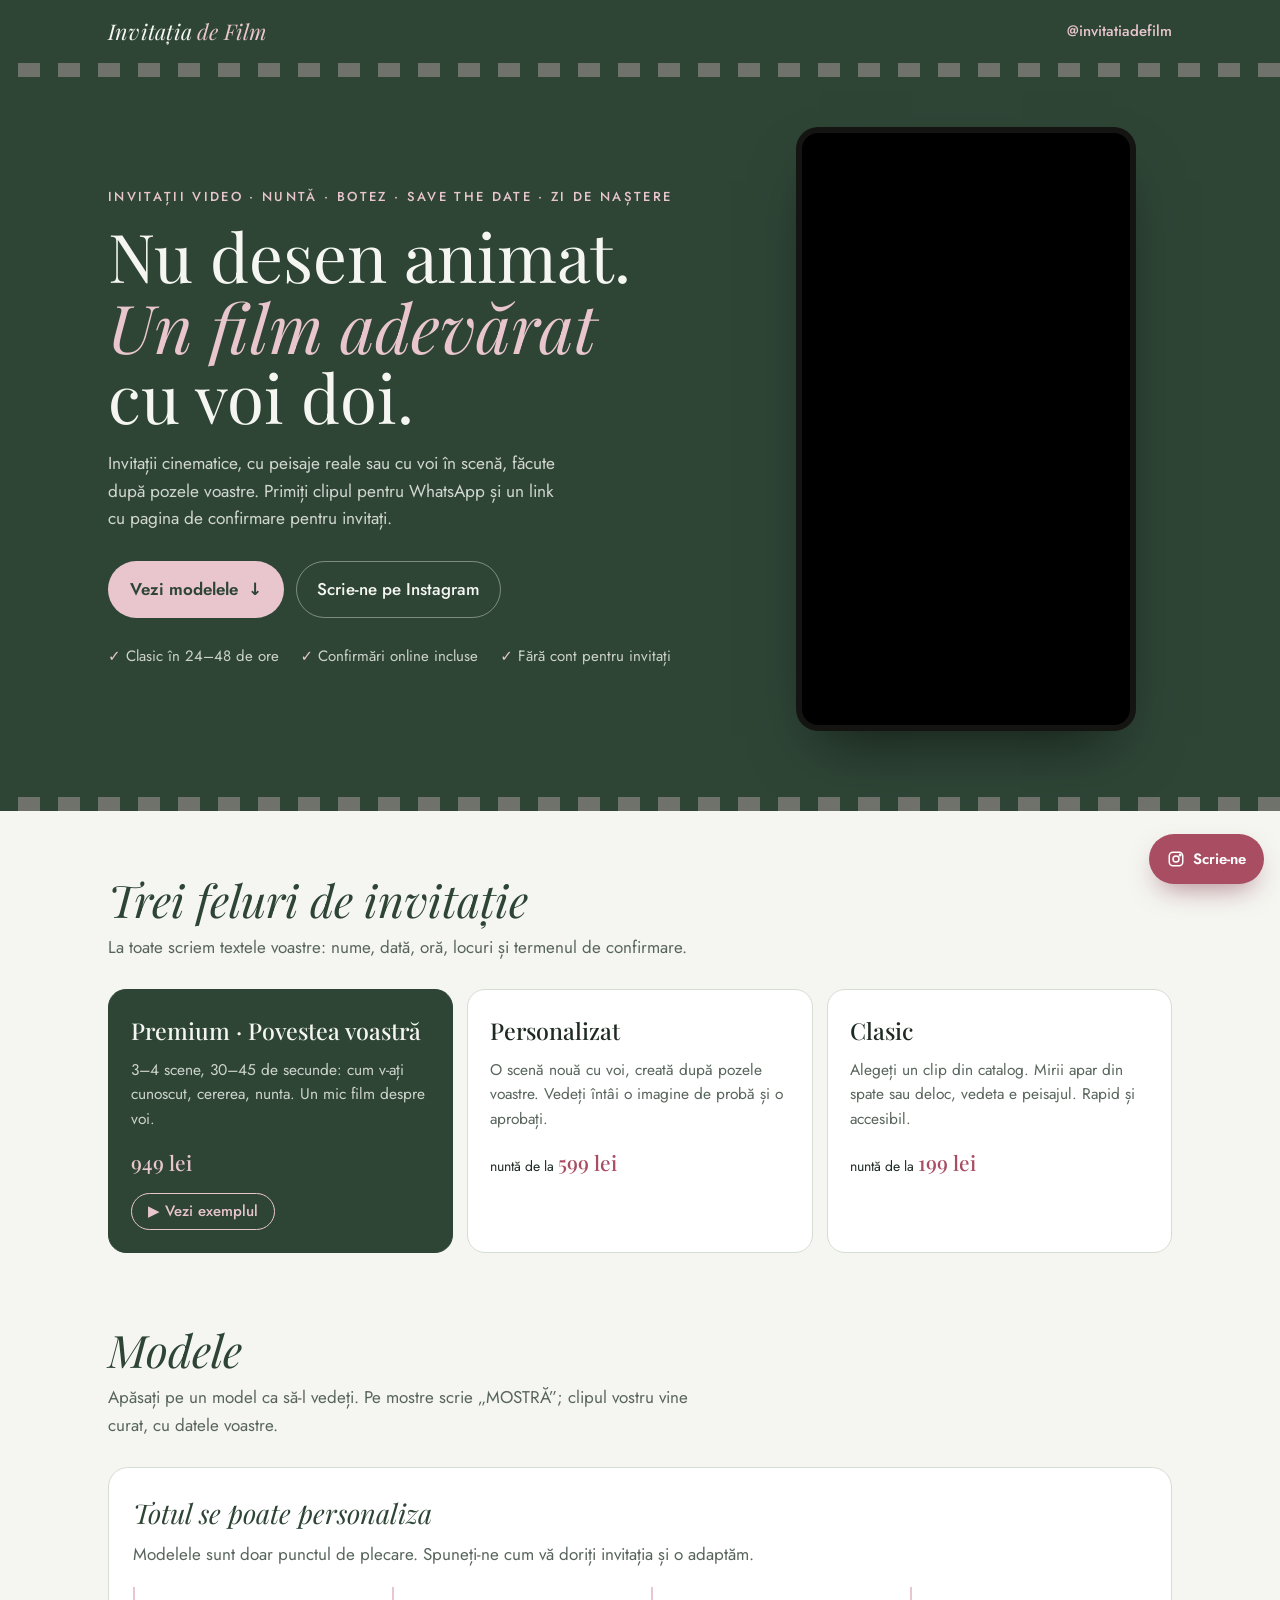
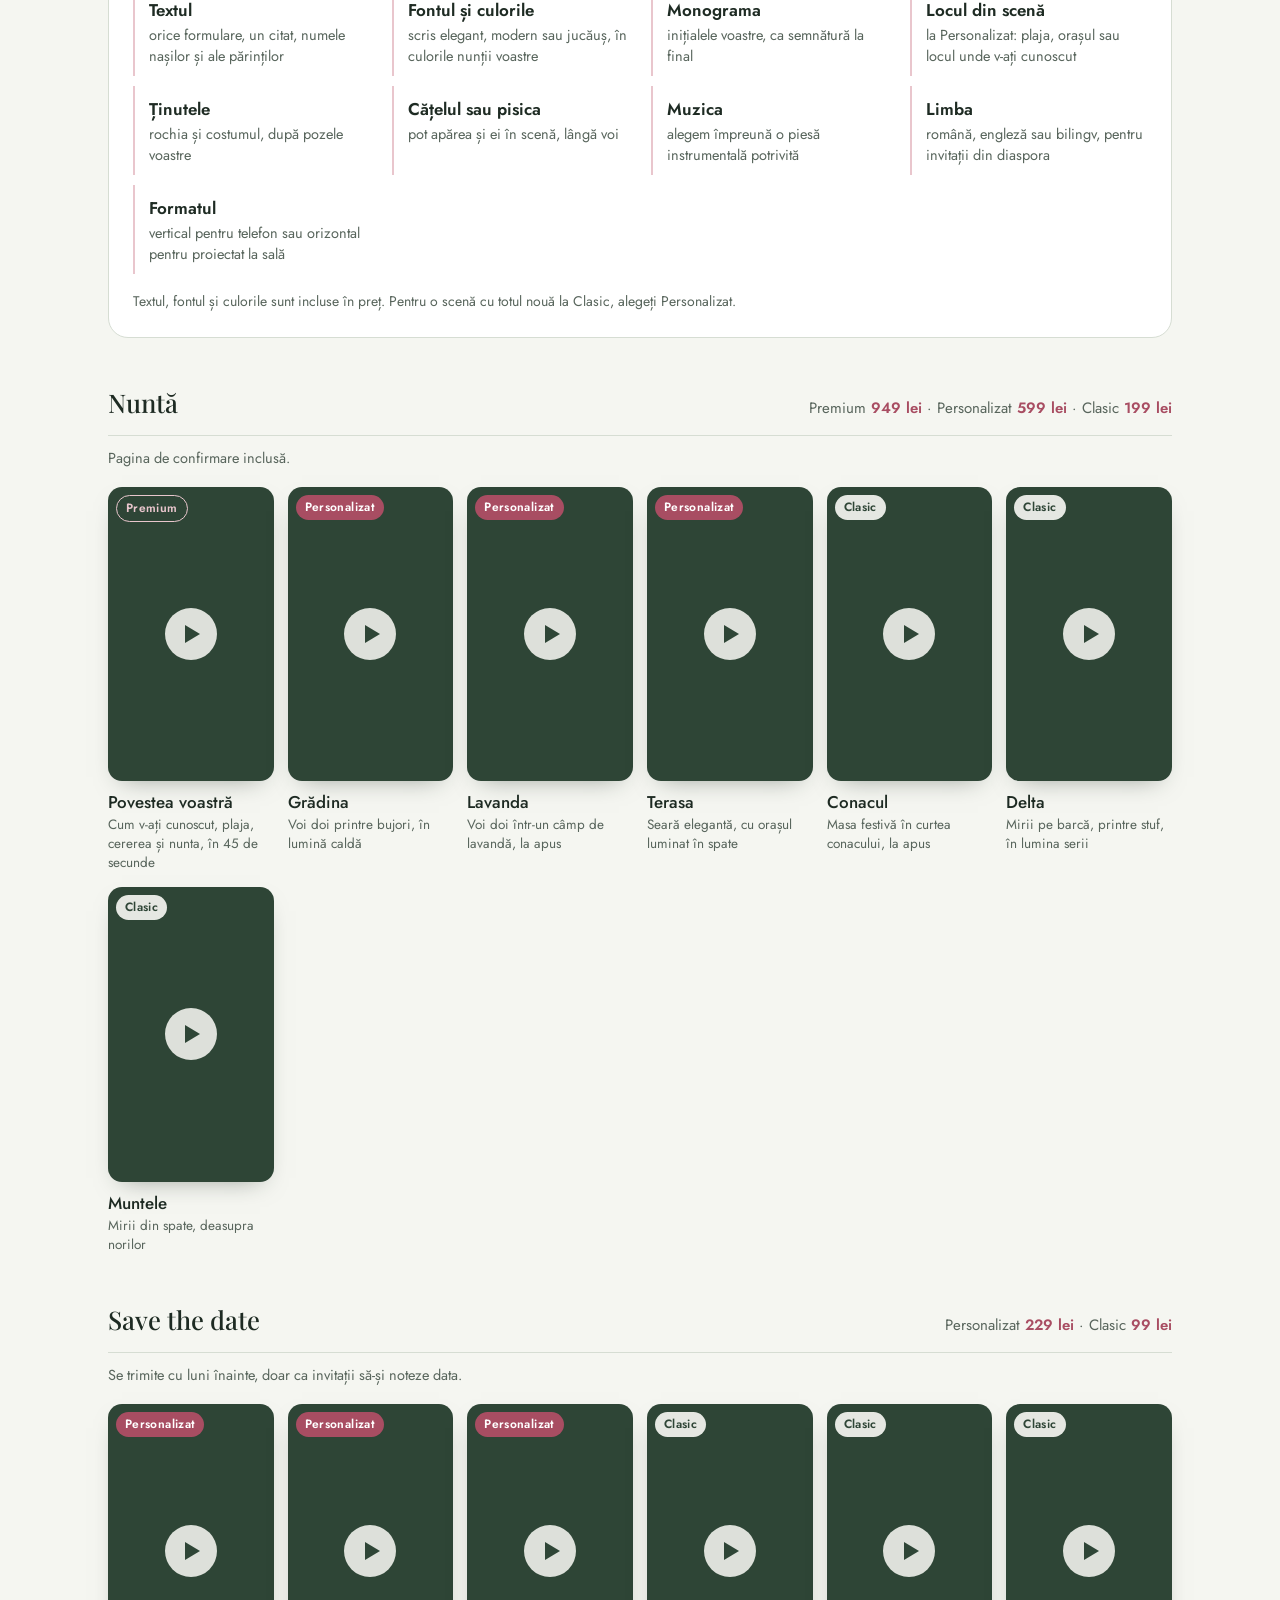
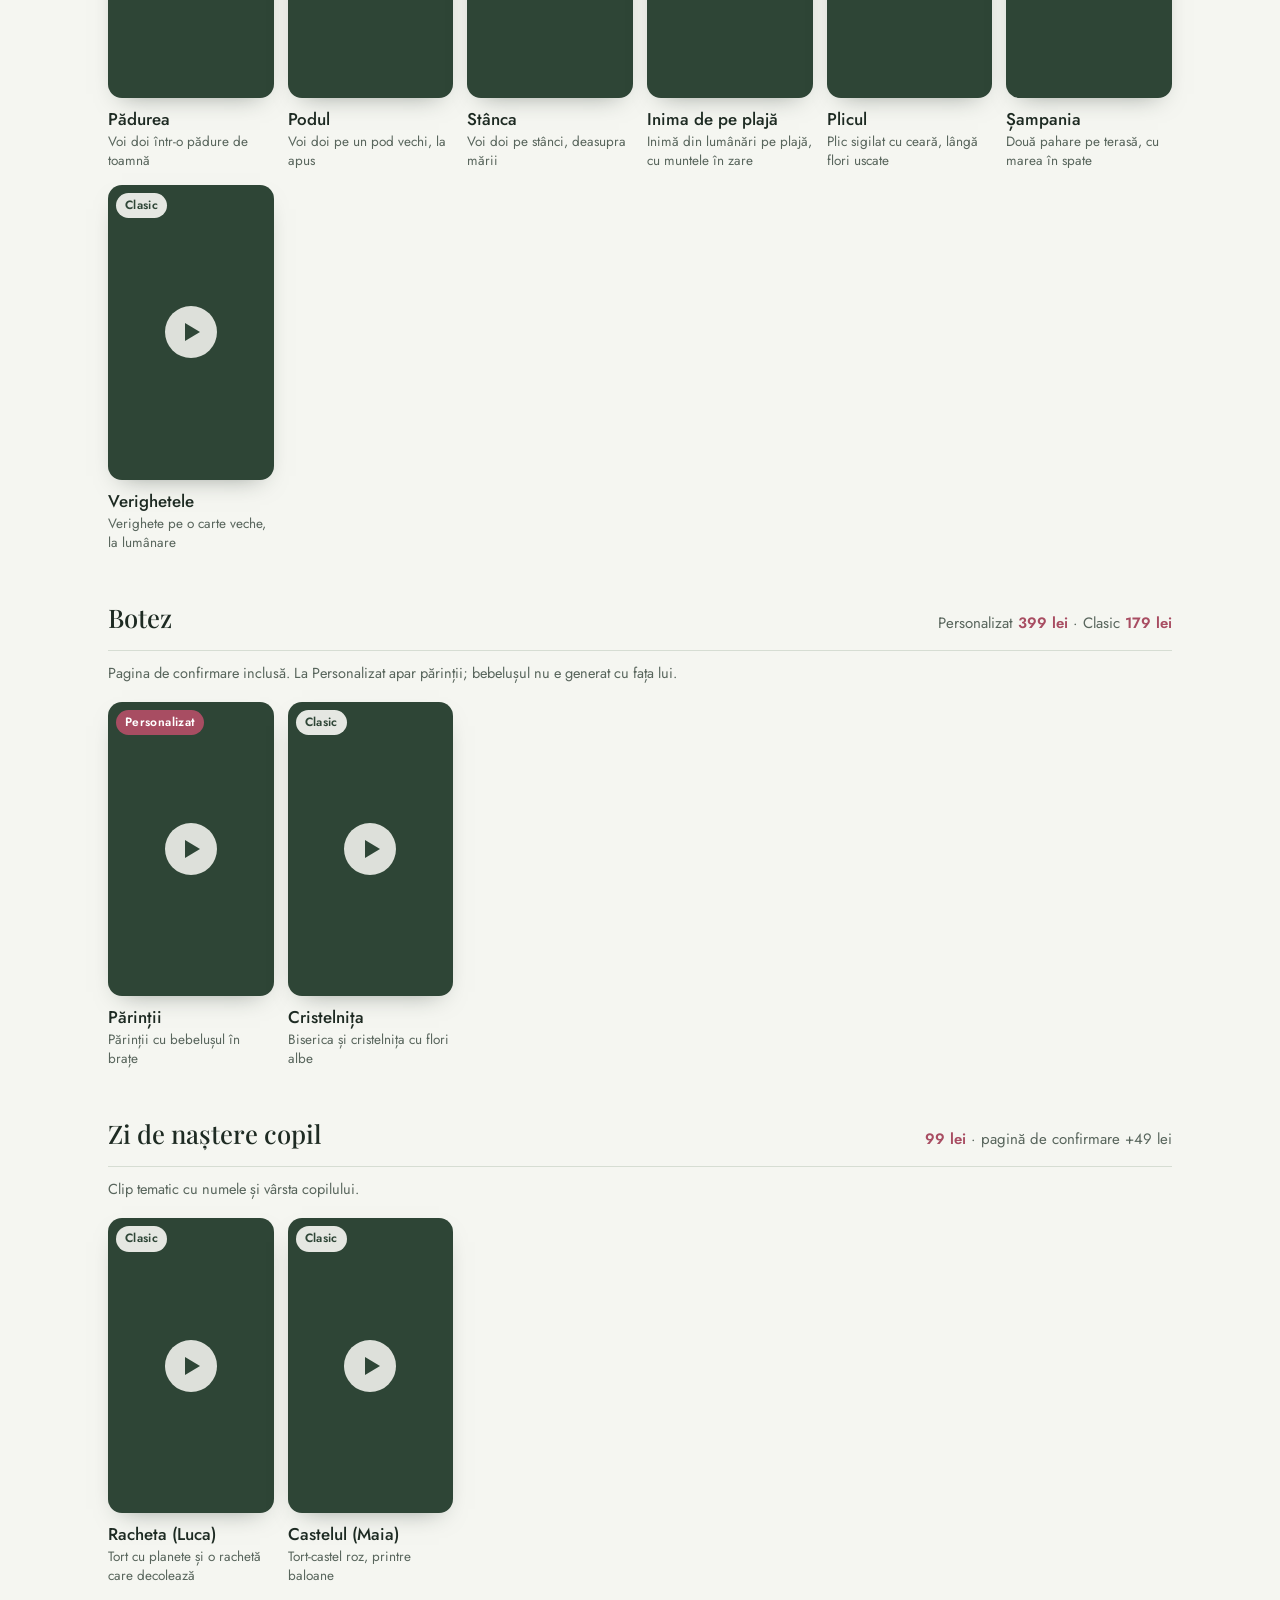
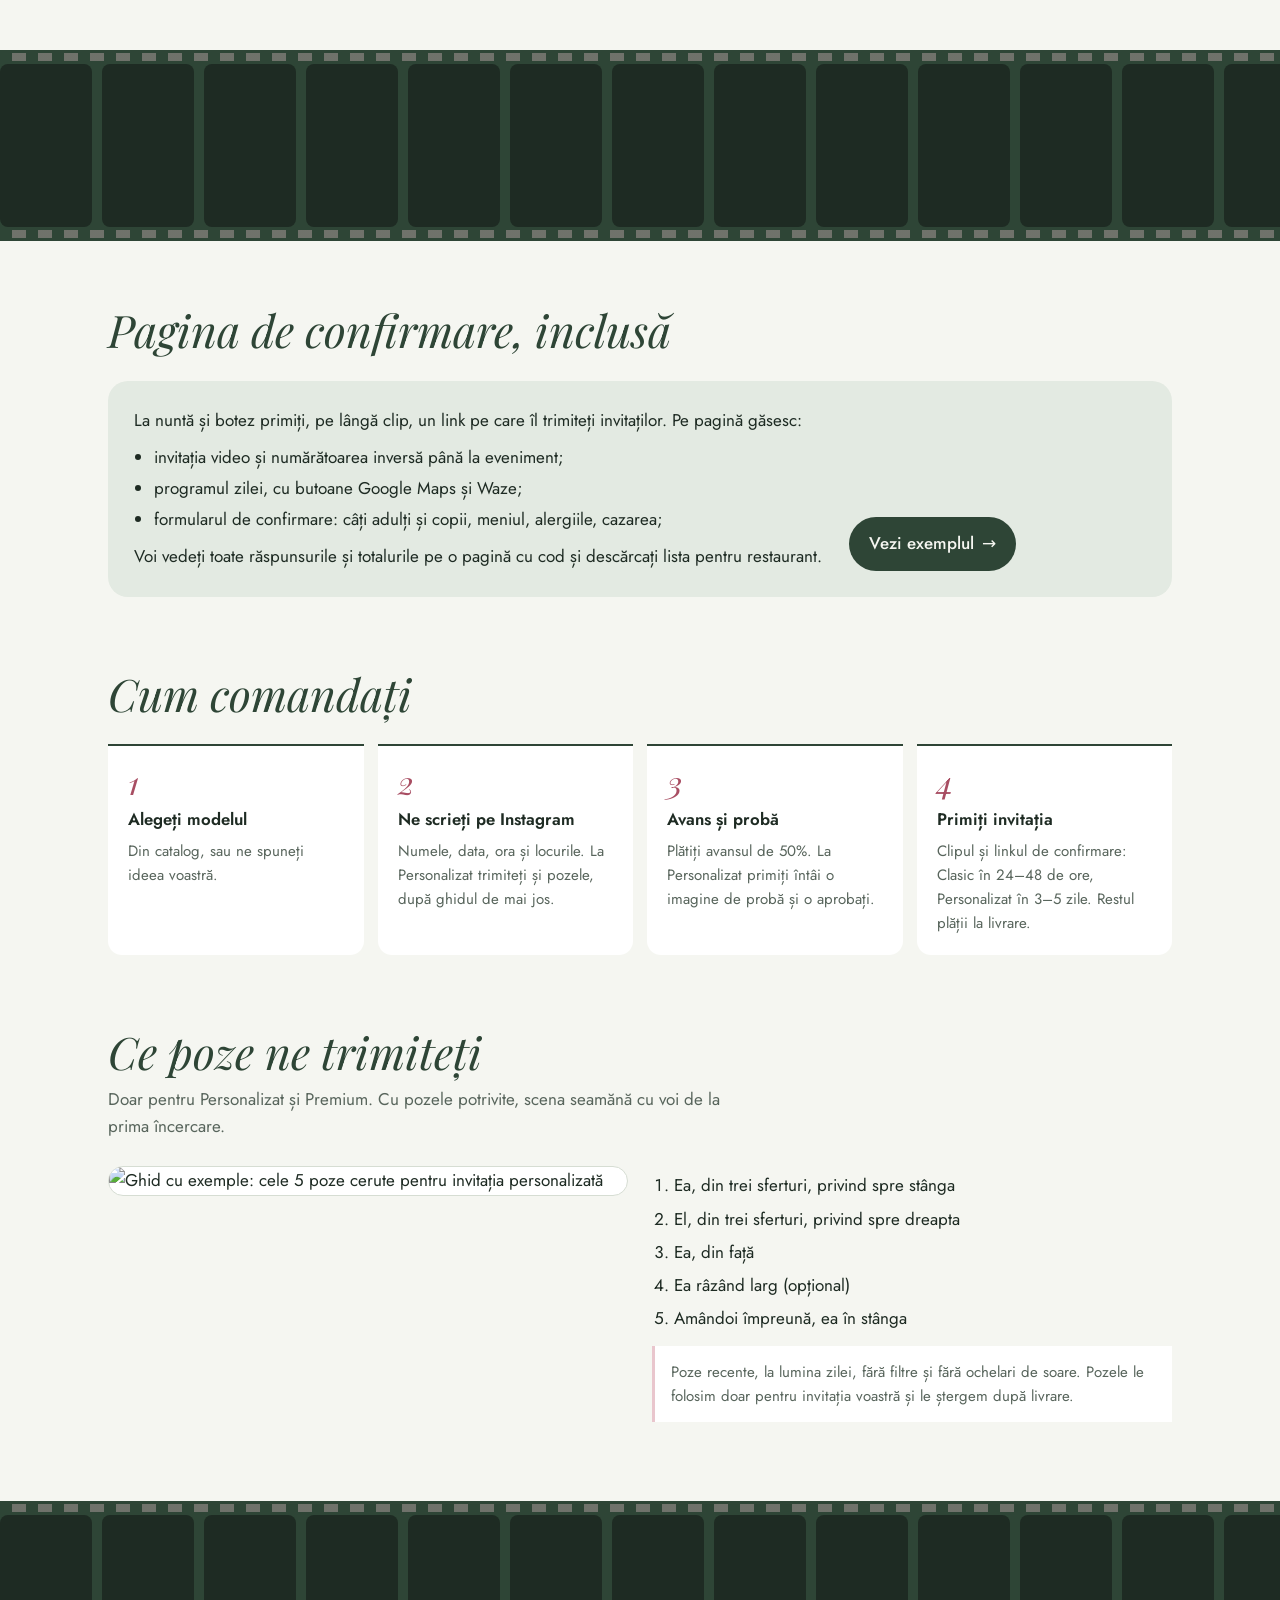
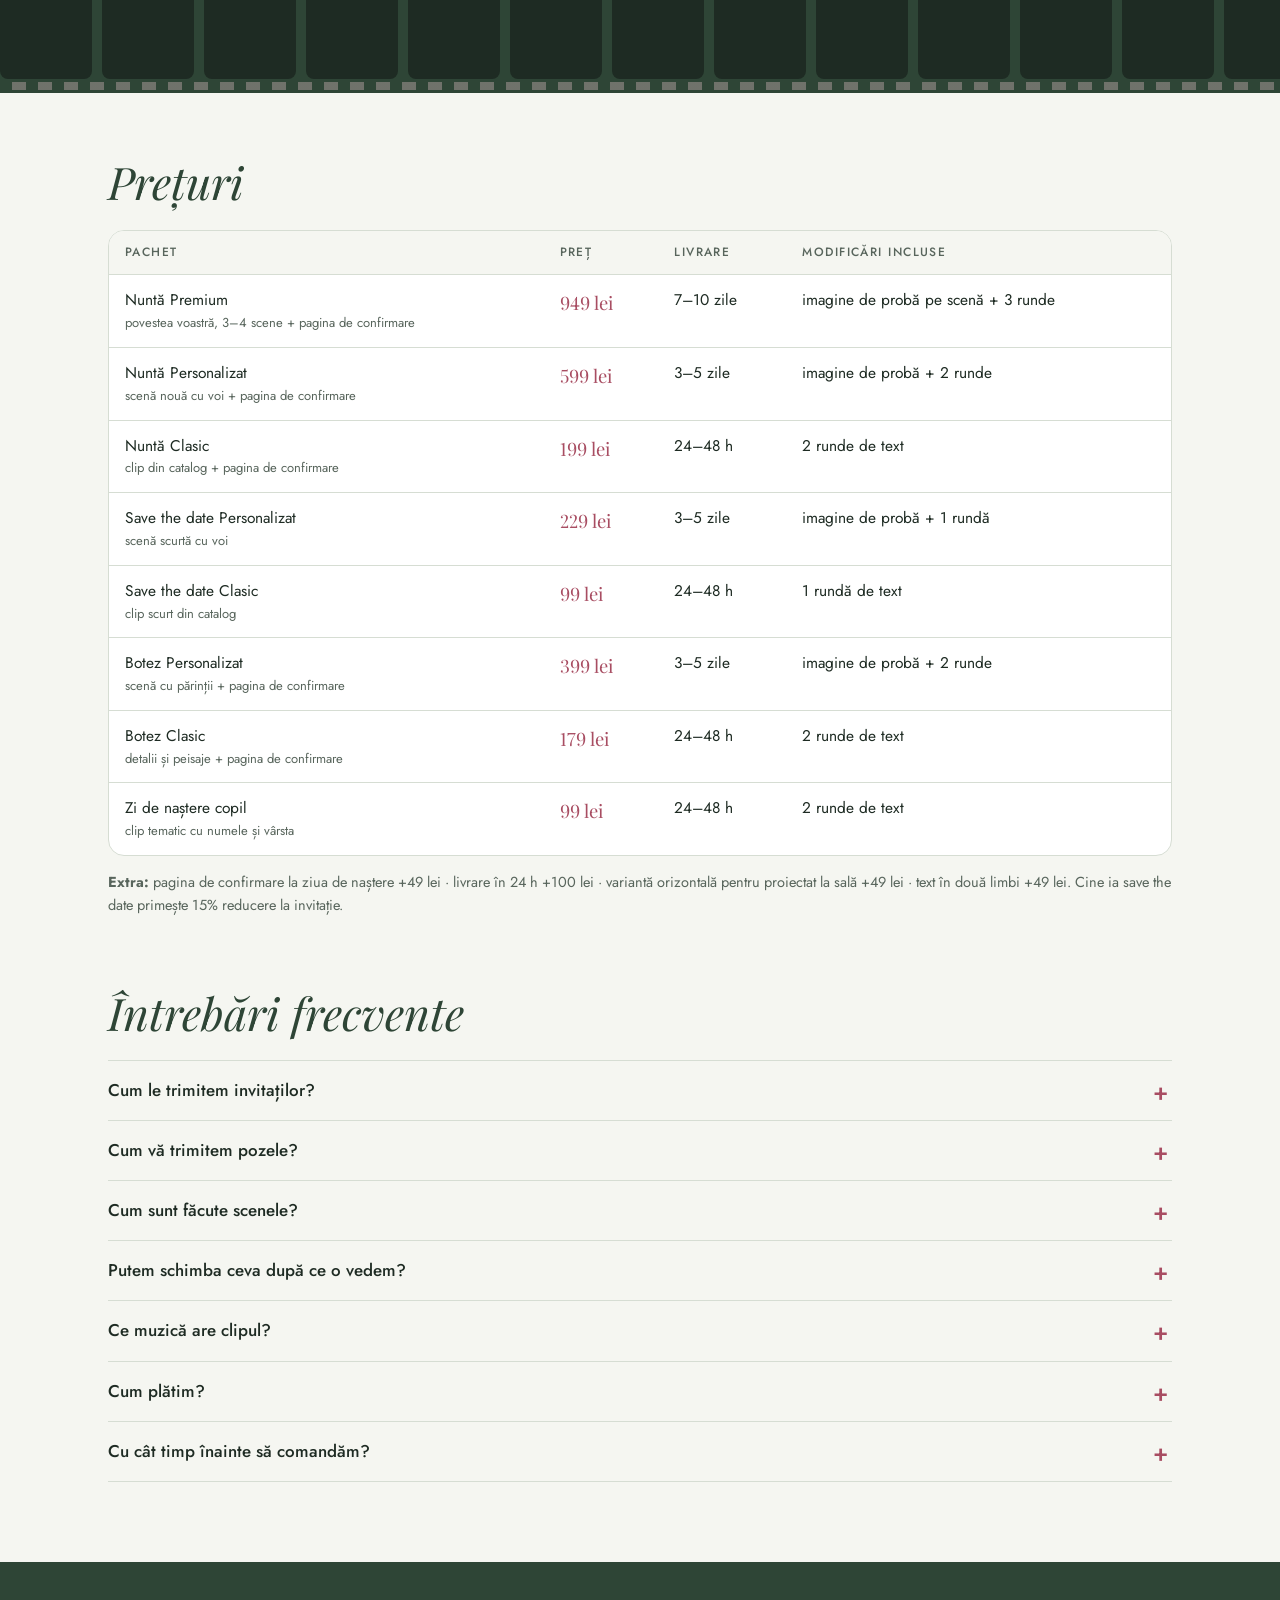
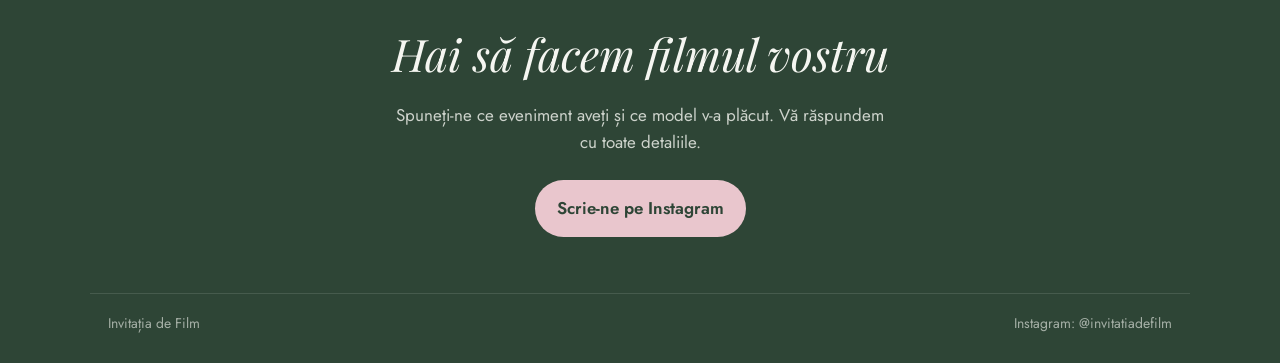
==== commit 0eec7ecc: "Ordinea: Premium, Personalizat, Clasic Co-Authored-By: Claude Opus 5.5 <noreply@anthropic.com> Claud" ====
--- a/index.html
+++ b/index.html
@@ -257,21 +257,21 @@
       <h2 class="h2">Trei feluri de invitație</h2>
       <p class="sub">La toate scriem textele voastre: nume, dată, oră, locuri și termenul de confirmare.</p>
       <div class="tiers">
-        <div class="tier">
-          <h3>Clasic</h3>
-          <p>Alegeți un clip din catalog. Mirii apar din spate sau deloc, vedeta e peisajul. Rapid și accesibil.</p>
-          <p class="from">nuntă de la <b>199 lei</b></p>
+        <div class="tier tier-premium">
+          <h3>Premium · Povestea voastră</h3>
+          <p>3–4 scene, 30–45 de secunde: cum v-ați cunoscut, cererea, nunta. Un mic film despre voi.</p>
+          <p class="from"><b>949 lei</b></p>
+          <button type="button" class="see-premium" id="see-premium">▶ Vezi exemplul</button>
         </div>
         <div class="tier">
           <h3>Personalizat</h3>
           <p>O scenă nouă cu voi, creată după pozele voastre. Vedeți întâi o imagine de probă și o aprobați.</p>
           <p class="from">nuntă de la <b>599 lei</b></p>
         </div>
-        <div class="tier tier-premium">
-          <h3>Premium · Povestea voastră</h3>
-          <p>3–4 scene, 30–45 de secunde: cum v-ați cunoscut, cererea, nunta. Un mic film despre voi.</p>
-          <p class="from"><b>949 lei</b></p>
-          <button type="button" class="see-premium" id="see-premium">▶ Vezi exemplul</button>
+        <div class="tier">
+          <h3>Clasic</h3>
+          <p>Alegeți un clip din catalog. Mirii apar din spate sau deloc, vedeta e peisajul. Rapid și accesibil.</p>
+          <p class="from">nuntă de la <b>199 lei</b></p>
         </div>
       </div>
     </div>
@@ -362,13 +362,13 @@
         <table>
           <thead><tr><th>Pachet</th><th>Preț</th><th>Livrare</th><th>Modificări incluse</th></tr></thead>
           <tbody>
+            <tr><td>Nuntă Premium<span class="note">povestea voastră, 3–4 scene + pagina de confirmare</span></td><td class="price">949 lei</td><td>7–10 zile</td><td>imagine de probă pe scenă + 3 runde</td></tr>
+            <tr><td>Nuntă Personalizat<span class="note">scenă nouă cu voi + pagina de confirmare</span></td><td class="price">599 lei</td><td>3–5 zile</td><td>imagine de probă + 2 runde</td></tr>
             <tr><td>Nuntă Clasic<span class="note">clip din catalog + pagina de confirmare</span></td><td class="price">199 lei</td><td>24–48 h</td><td>2 runde de text</td></tr>
-            <tr><td>Nuntă Personalizat<span class="note">scenă nouă cu voi + pagina de confirmare</span></td><td class="price">599 lei</td><td>3–5 zile</td><td>imagine de probă + 2 runde</td></tr>
-            <tr><td>Nuntă Premium<span class="note">povestea voastră, 3–4 scene + pagina de confirmare</span></td><td class="price">949 lei</td><td>7–10 zile</td><td>imagine de probă pe scenă + 3 runde</td></tr>
+            <tr><td>Save the date Personalizat<span class="note">scenă scurtă cu voi</span></td><td class="price">229 lei</td><td>3–5 zile</td><td>imagine de probă + 1 rundă</td></tr>
             <tr><td>Save the date Clasic<span class="note">clip scurt din catalog</span></td><td class="price">99 lei</td><td>24–48 h</td><td>1 rundă de text</td></tr>
-            <tr><td>Save the date Personalizat<span class="note">scenă scurtă cu voi</span></td><td class="price">229 lei</td><td>3–5 zile</td><td>imagine de probă + 1 rundă</td></tr>
+            <tr><td>Botez Personalizat<span class="note">scenă cu părinții + pagina de confirmare</span></td><td class="price">399 lei</td><td>3–5 zile</td><td>imagine de probă + 2 runde</td></tr>
             <tr><td>Botez Clasic<span class="note">detalii și peisaje + pagina de confirmare</span></td><td class="price">179 lei</td><td>24–48 h</td><td>2 runde de text</td></tr>
-            <tr><td>Botez Personalizat<span class="note">scenă cu părinții + pagina de confirmare</span></td><td class="price">399 lei</td><td>3–5 zile</td><td>imagine de probă + 2 runde</td></tr>
             <tr><td>Zi de naștere copil<span class="note">clip tematic cu numele și vârsta</span></td><td class="price">99 lei</td><td>24–48 h</td><td>2 runde de text</td></tr>
           </tbody>
         </table>
@@ -429,7 +429,7 @@
   var CF = "https://d2ol7oe51mr4n9.cloudfront.net/user_3K0DzioG28pZ1nKR3jeeGaVRNyD/";
   // i = poziția posterului în imaginea cu toate posterele (6 coloane x 3 rânduri)
   var CATS = [
-    { id: "nunta", title: "Nuntă", prices: "Clasic <b>199 lei</b> · Personalizat <b>599 lei</b> · Premium <b>949 lei</b>", note: "Pagina de confirmare inclusă.", items: [
+    { id: "nunta", title: "Nuntă", prices: "Premium <b>949 lei</b> · Personalizat <b>599 lei</b> · Clasic <b>199 lei</b>", note: "Pagina de confirmare inclusă.", items: [
       { p: "d3c56604-9e84-4c54-88da-27c05904286d.jpg", n: "Povestea voastră", t: "Premium", d: "Cum v-ați cunoscut, plaja, cererea și nunta, în 45 de secunde", v: "8a527d35-76a5-4e56-b207-1f2734f0788e" },
       { i: 2, n: "Conacul", t: "Clasic", d: "Masa festivă în curtea conacului, la apus", v: "bbd2604a-872c-4b44-b2c8-622373029440" },
       { i: 3, n: "Delta", t: "Clasic", d: "Mirii pe barcă, printre stuf, în lumina serii", v: "f77a2369-ccfb-41ff-87e1-f55b79c01acc" },
@@ -438,7 +438,7 @@
       { i: 6, n: "Lavanda", t: "Personalizat", d: "Voi doi într-un câmp de lavandă, la apus", v: "01c77e56-89ee-42ef-b309-f1c392b8ee77" },
       { i: 7, n: "Terasa", t: "Personalizat", d: "Seară elegantă, cu orașul luminat în spate", v: "25da8349-71f3-4a8a-97d9-7acc168adad8" }
     ]},
-    { id: "std", title: "Save the date", prices: "Clasic <b>99 lei</b> · Personalizat <b>229 lei</b>", note: "Se trimite cu luni înainte, doar ca invitații să-și noteze data.", items: [
+    { id: "std", title: "Save the date", prices: "Personalizat <b>229 lei</b> · Clasic <b>99 lei</b>", note: "Se trimite cu luni înainte, doar ca invitații să-și noteze data.", items: [
       { i: 8, n: "Inima de pe plajă", t: "Clasic", d: "Inimă din lumânări pe plajă, cu muntele în zare", v: "ecc47fce-4469-4f0d-b7c1-042c2729c96b" },
       { i: 9, n: "Plicul", t: "Clasic", d: "Plic sigilat cu ceară, lângă flori uscate", v: "c6de58a8-9cbd-46dd-8eb3-aaec8985b0e3" },
       { i: 10, n: "Șampania", t: "Clasic", d: "Două pahare pe terasă, cu marea în spate", v: "233628da-44a6-45f7-b978-daaef92fcef5" },
@@ -447,7 +447,7 @@
       { i: 13, n: "Podul", t: "Personalizat", d: "Voi doi pe un pod vechi, la apus", v: "75c83ffe-fb31-401c-8a5f-63a01e451da4" },
       { i: 14, n: "Stânca", t: "Personalizat", d: "Voi doi pe stânci, deasupra mării", v: "caedb448-6207-4908-bbef-79b686456de8" }
     ]},
-    { id: "botez", title: "Botez", prices: "Clasic <b>179 lei</b> · Personalizat <b>399 lei</b>", note: "Pagina de confirmare inclusă. La Personalizat apar părinții; bebelușul nu e generat cu fața lui.", items: [
+    { id: "botez", title: "Botez", prices: "Personalizat <b>399 lei</b> · Clasic <b>179 lei</b>", note: "Pagina de confirmare inclusă. La Personalizat apar părinții; bebelușul nu e generat cu fața lui.", items: [
       { i: 0, n: "Cristelnița", t: "Clasic", d: "Biserica și cristelnița cu flori albe", v: "e1cd6437-3620-436b-9efe-41440838d7dd" },
       { i: 1, n: "Părinții", t: "Personalizat", d: "Părinții cu bebelușul în brațe", v: "2469d442-5075-4d52-b2f1-0b0224b515a7" }
     ]},
@@ -462,6 +462,8 @@
 
   // Catalog
   var root = $("catalog"), premiumOpen = null;
+  var RANK = { Premium: 0, Personalizat: 1, Clasic: 2 };
+  CATS.forEach(function (c) { c.items.sort(function (a, b) { return RANK[a.t] - RANK[b.t]; }); });
   CATS.forEach(function (c) {
     var wrap = el("div", "cat"); wrap.id = "cat-" + c.id;
     var head = el("div", "cat-head");
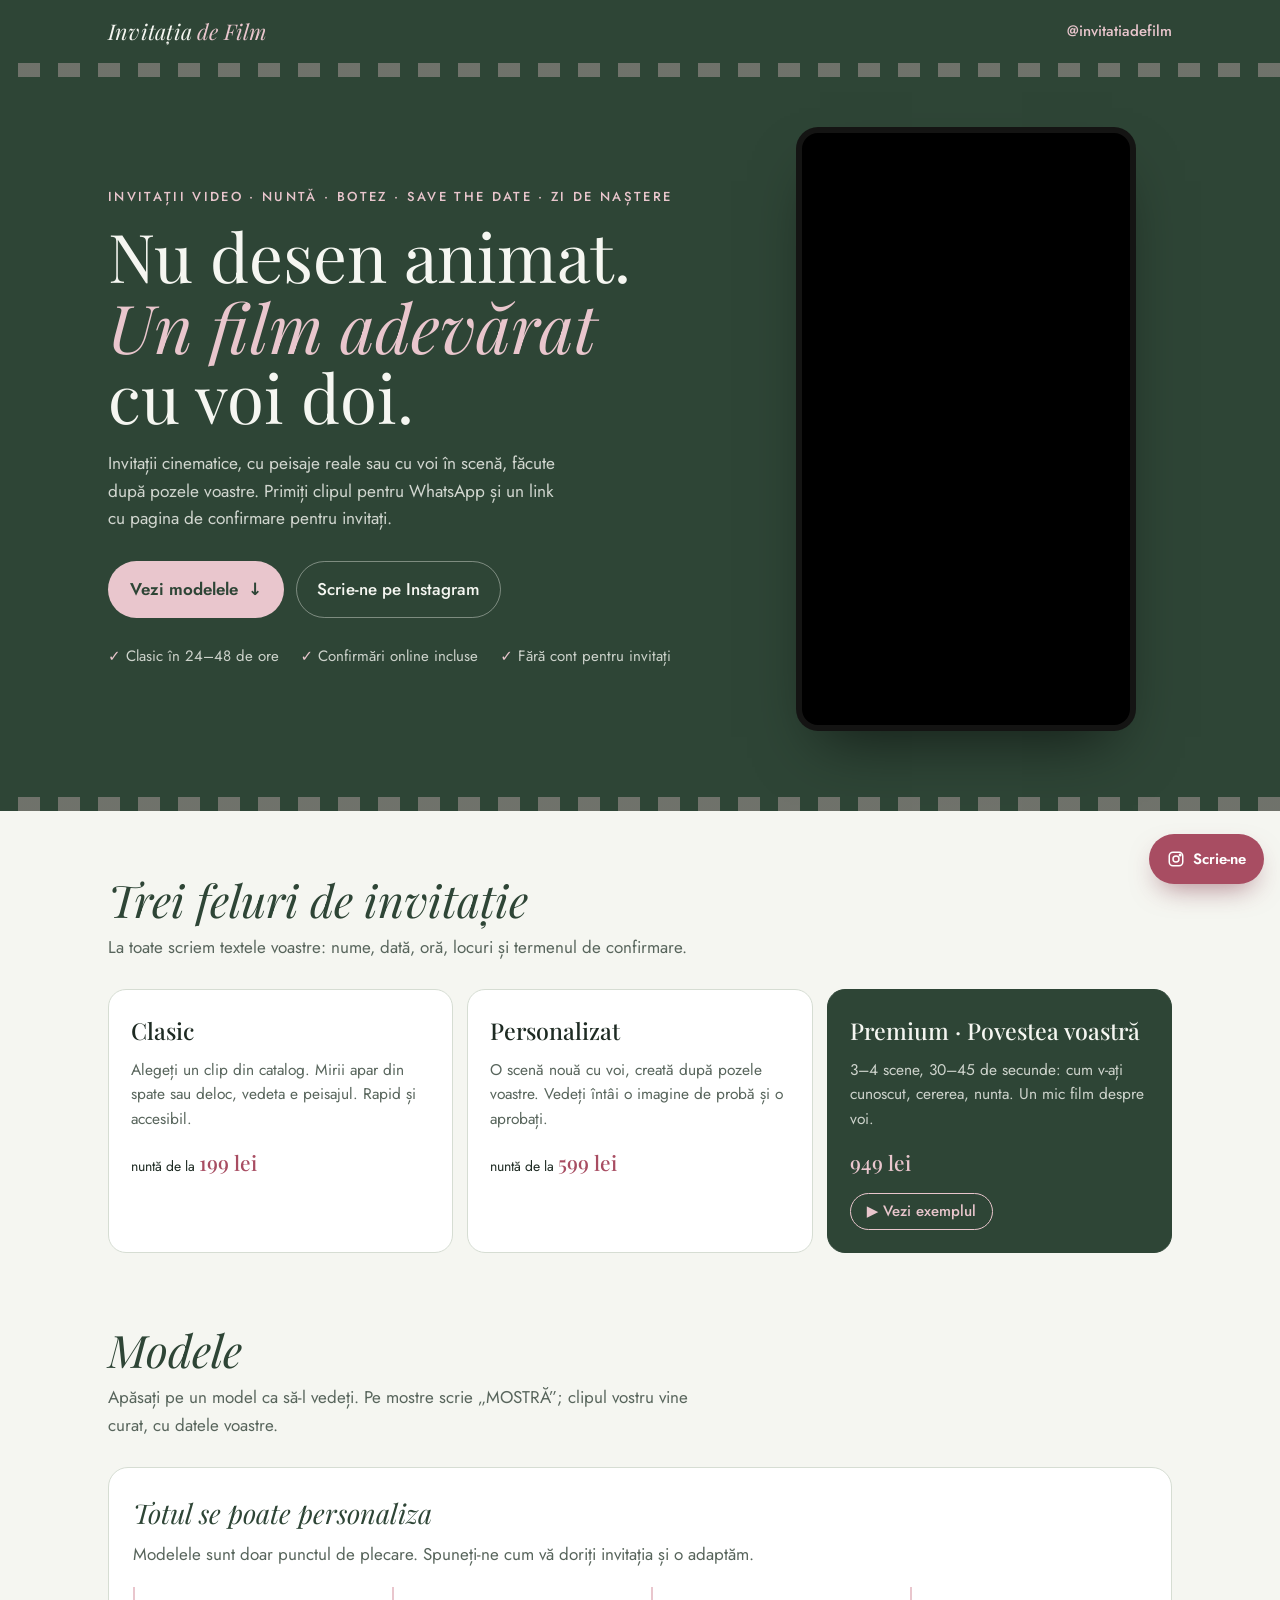
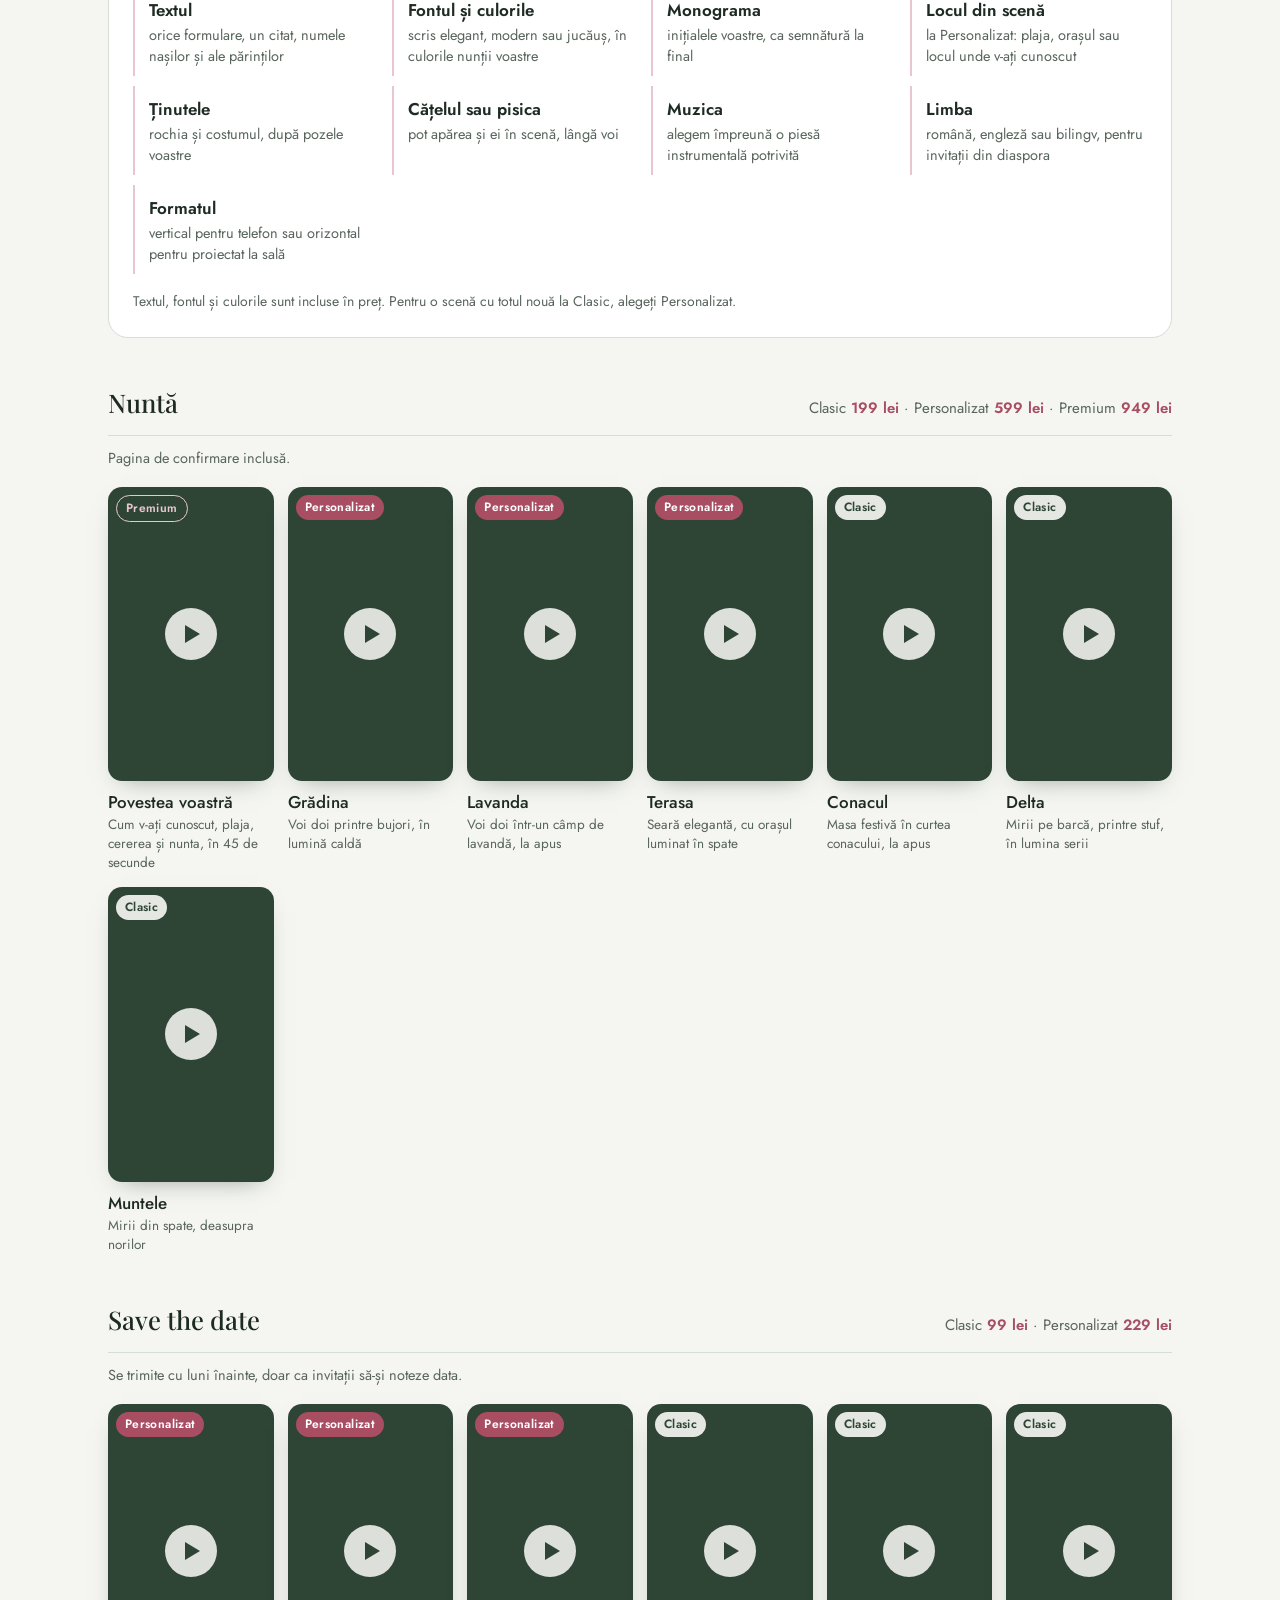
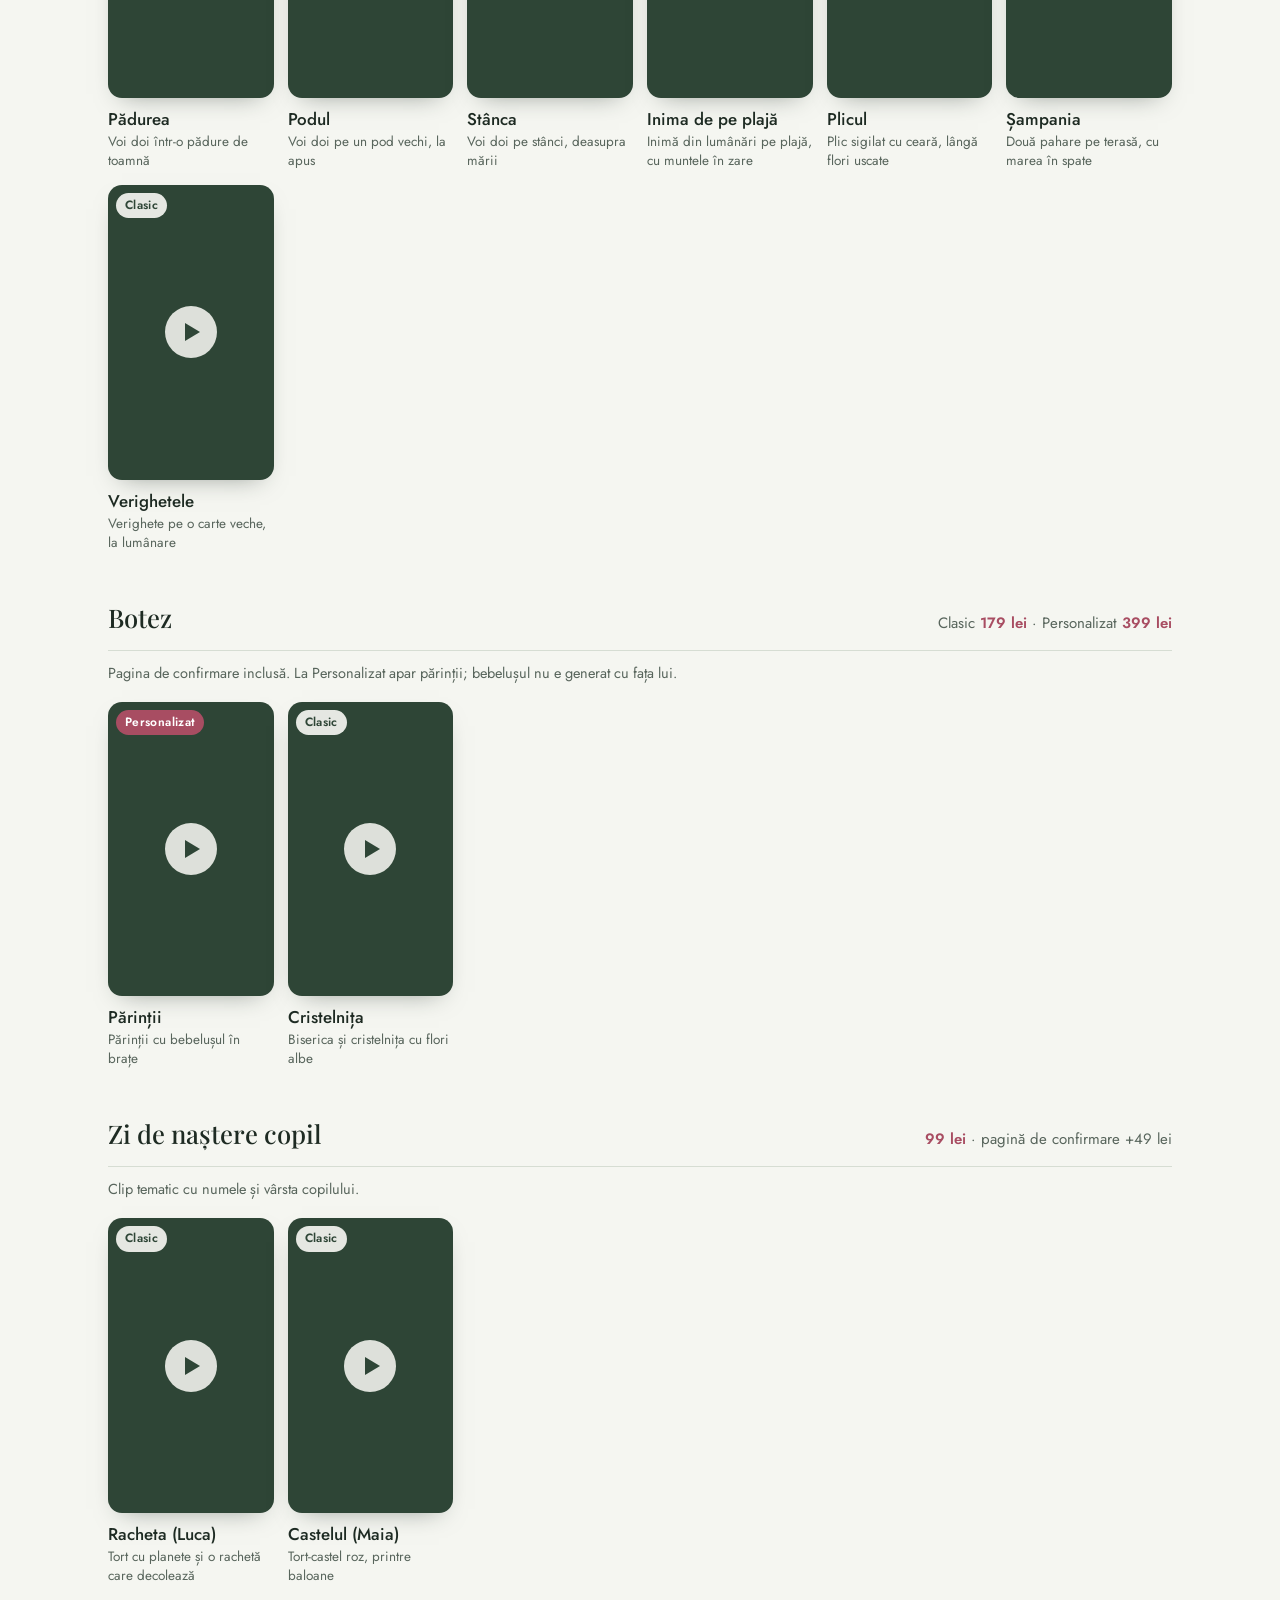
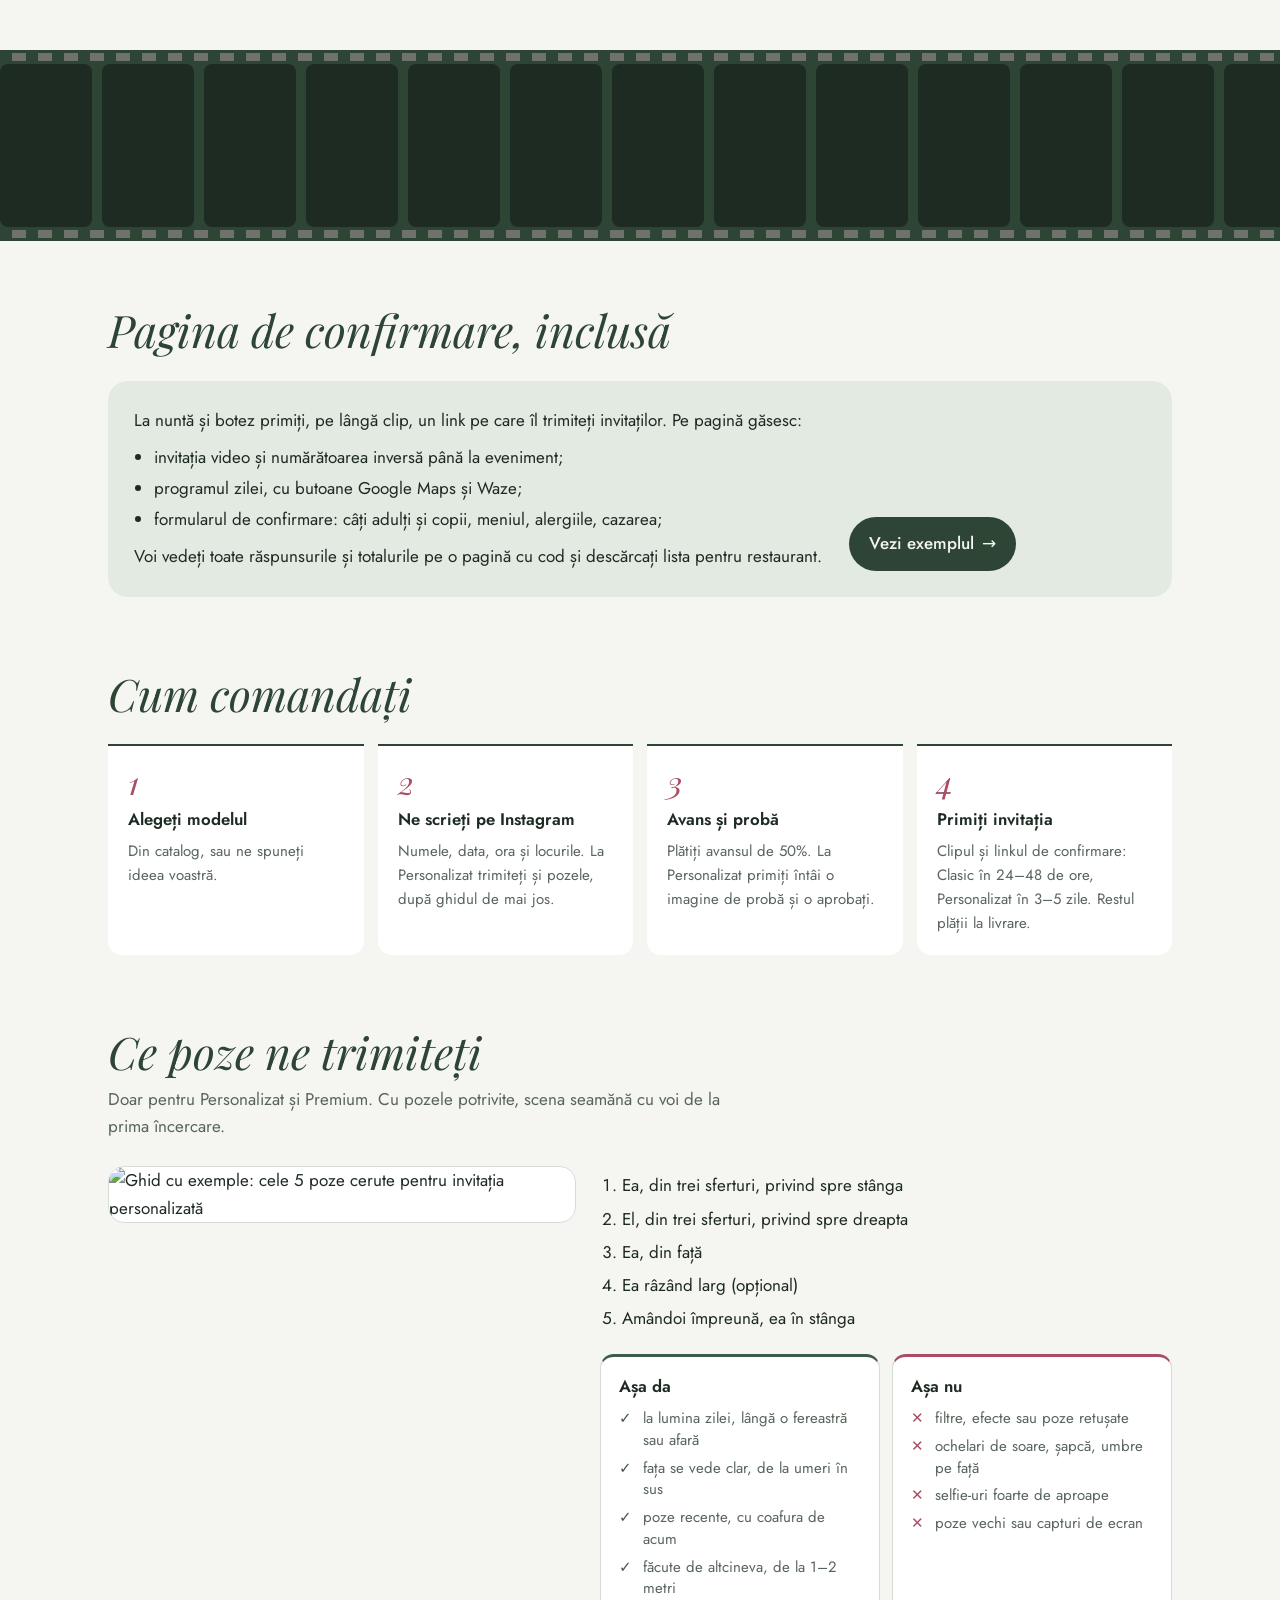
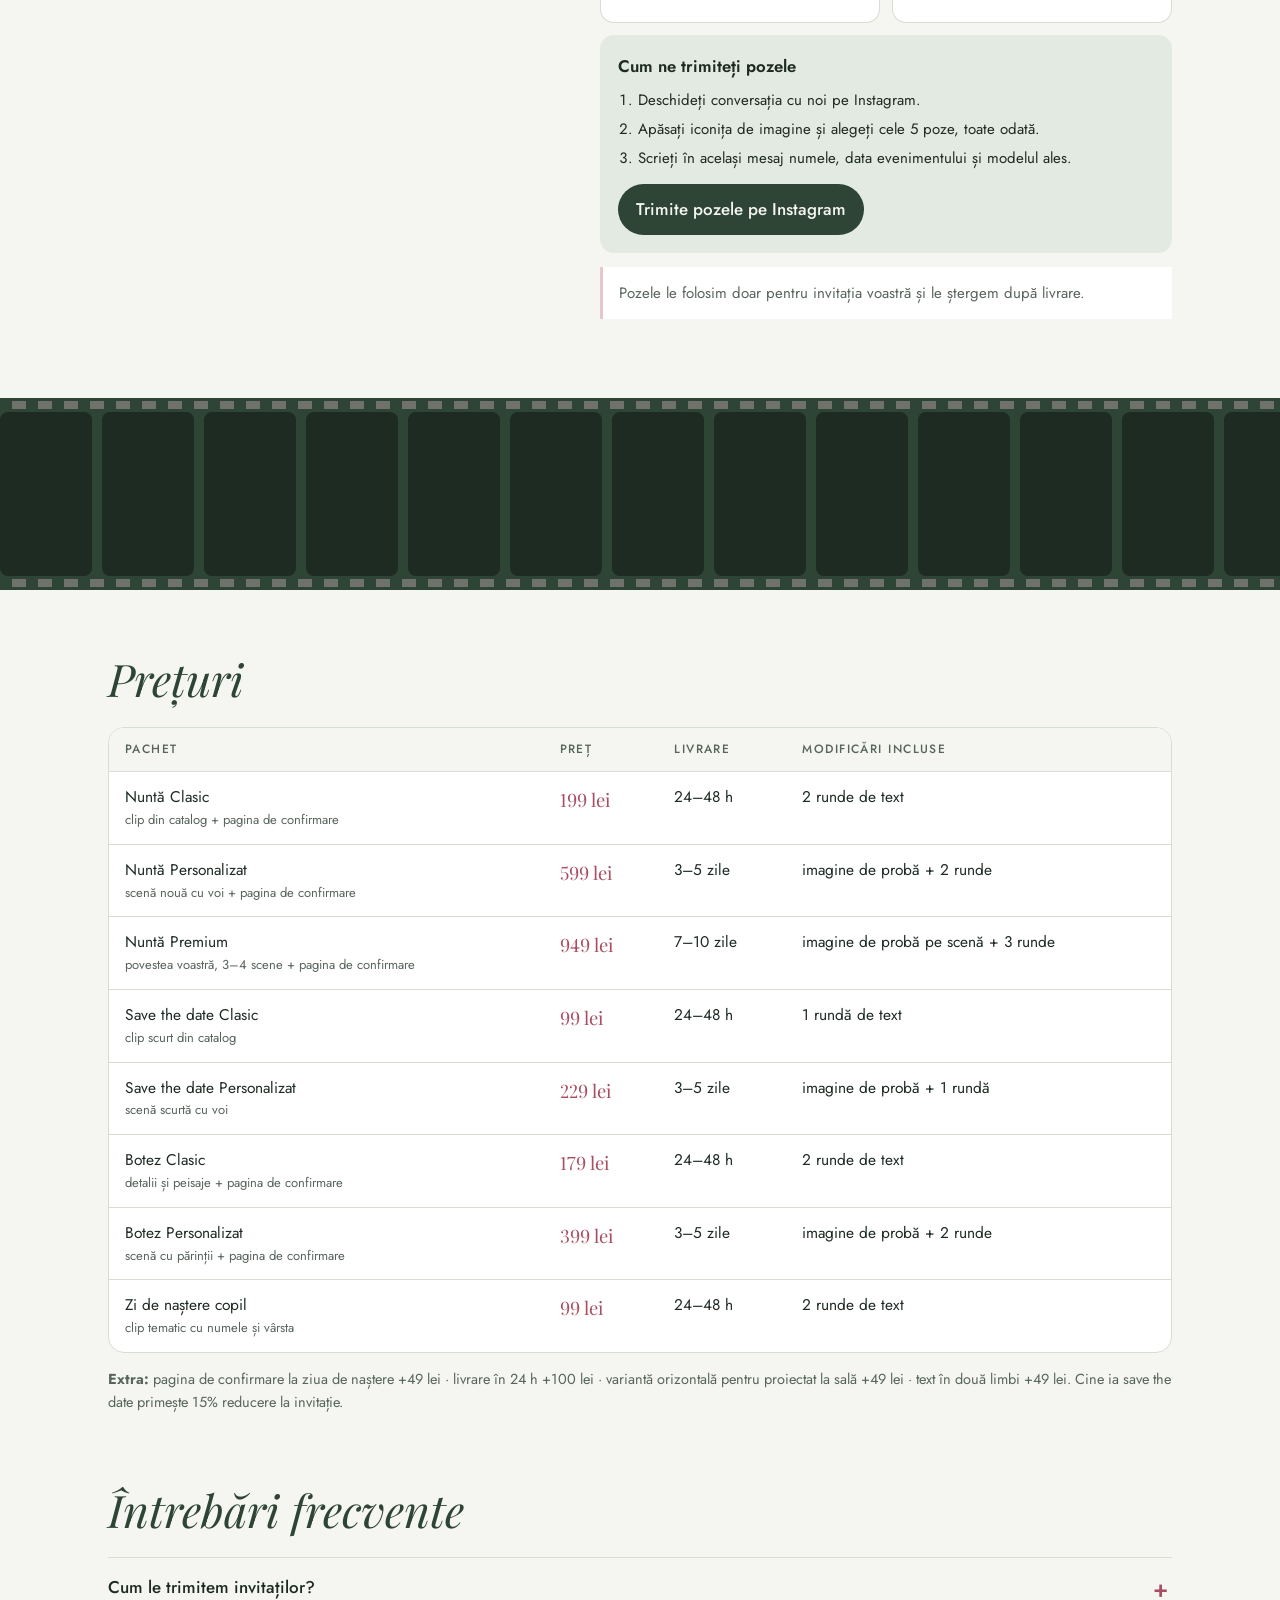
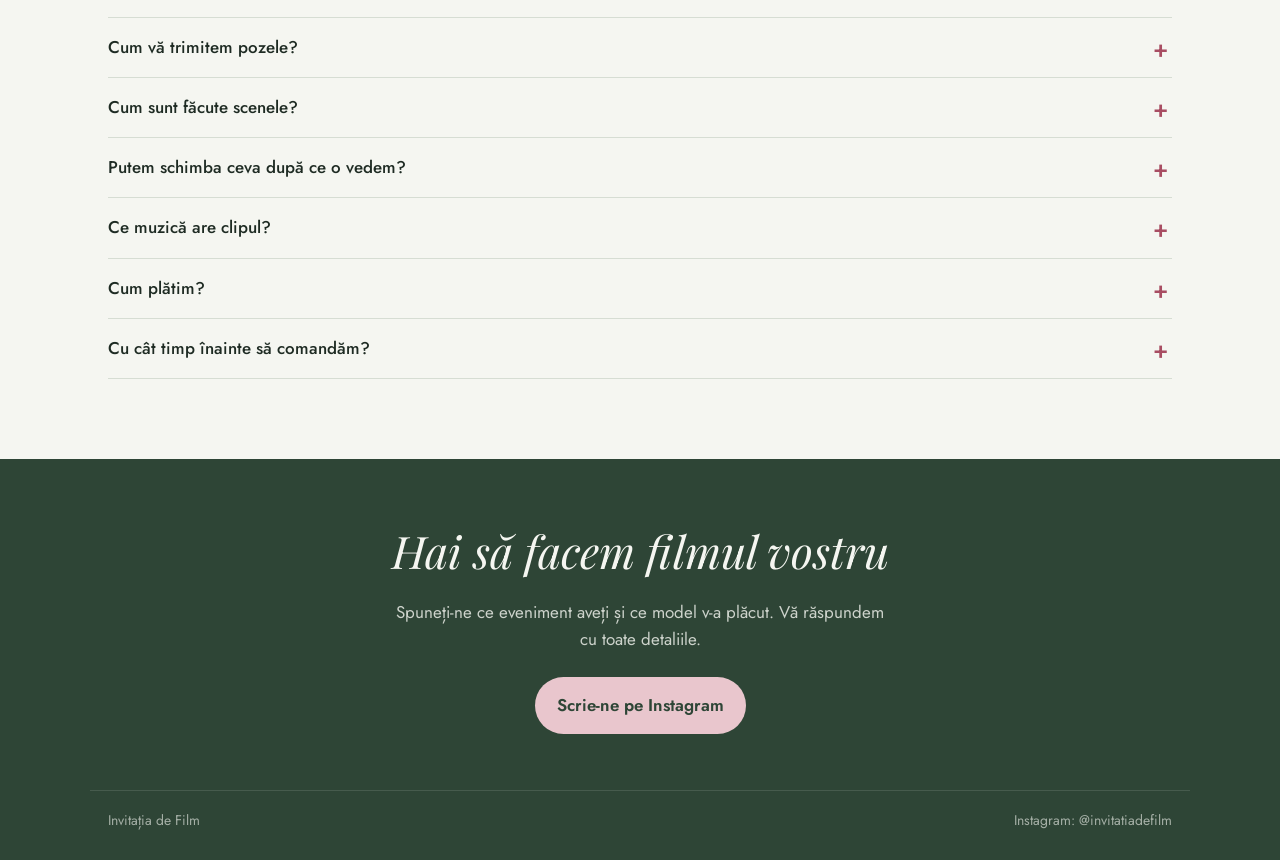
==== commit 519a27d7: "Casete si preturi crescator; sectiunea de poze completata Co-Authored-By: Claude Opus 5.5 <noreply@a" ====
--- a/index.html
+++ b/index.html
@@ -142,7 +142,21 @@
 .guide ol { margin: 0; padding-left: 22px; }
 .guide li { margin: 6px 0; }
 .guide .tip { margin-top: 14px; padding: 14px 16px; border-left: 3px solid var(--blush); background: var(--card); font-size: 15px; color: var(--muted); }
-@media (min-width: 820px) { .guide { grid-template-columns: minmax(0, 1fr) minmax(0, 1fr); } }
+.guide h3 { margin: 0 0 8px; font-size: 1.05rem; font-weight: 600; }
+.dodont { display: grid; grid-template-columns: repeat(auto-fit, minmax(200px, 1fr)); gap: 12px; margin-top: 22px; }
+.dodont > div { padding: 16px 18px; border-radius: 14px; background: var(--card); border: 1px solid var(--line); }
+.dodont ul { margin: 0; padding: 0; list-style: none; font-size: 15px; color: var(--muted); }
+.dodont li { padding-left: 24px; position: relative; margin: 6px 0; line-height: 1.45; }
+.do li::before { content: "✓"; position: absolute; left: 0; color: var(--sage); font-weight: 700; }
+.dont li::before { content: "✕"; position: absolute; left: 0; color: var(--rose); font-weight: 700; }
+.do { border-top: 3px solid var(--sage) !important; }
+.dont { border-top: 3px solid var(--rose) !important; }
+.send { margin-top: 12px; padding: 18px; border-radius: 14px; background: var(--sage-soft); }
+.send ol { margin: 0 0 14px; padding-left: 20px; font-size: 15px; }
+.send li { margin: 5px 0; }
+.send .cta-dark { display: inline-flex; align-items: center; gap: 8px; padding: 12px 18px; border-radius: 999px; background: var(--sage-deep); color: var(--on-dark); text-decoration: none; font-weight: 500; }
+.send .cta-dark:hover { background: var(--sage); }
+@media (min-width: 820px) { .guide { grid-template-columns: minmax(0, 0.9fr) minmax(0, 1.1fr); } .guide img { position: sticky; top: 24px; } }
 
 /* Prețuri */
 .table-wrap { overflow-x: auto; margin-top: 24px; border: 1px solid var(--line); border-radius: 16px; background: var(--card); }
@@ -257,21 +271,21 @@
       <h2 class="h2">Trei feluri de invitație</h2>
       <p class="sub">La toate scriem textele voastre: nume, dată, oră, locuri și termenul de confirmare.</p>
       <div class="tiers">
-        <div class="tier tier-premium">
-          <h3>Premium · Povestea voastră</h3>
-          <p>3–4 scene, 30–45 de secunde: cum v-ați cunoscut, cererea, nunta. Un mic film despre voi.</p>
-          <p class="from"><b>949 lei</b></p>
-          <button type="button" class="see-premium" id="see-premium">▶ Vezi exemplul</button>
+        <div class="tier">
+          <h3>Clasic</h3>
+          <p>Alegeți un clip din catalog. Mirii apar din spate sau deloc, vedeta e peisajul. Rapid și accesibil.</p>
+          <p class="from">nuntă de la <b>199 lei</b></p>
         </div>
         <div class="tier">
           <h3>Personalizat</h3>
           <p>O scenă nouă cu voi, creată după pozele voastre. Vedeți întâi o imagine de probă și o aprobați.</p>
           <p class="from">nuntă de la <b>599 lei</b></p>
         </div>
-        <div class="tier">
-          <h3>Clasic</h3>
-          <p>Alegeți un clip din catalog. Mirii apar din spate sau deloc, vedeta e peisajul. Rapid și accesibil.</p>
-          <p class="from">nuntă de la <b>199 lei</b></p>
+        <div class="tier tier-premium">
+          <h3>Premium · Povestea voastră</h3>
+          <p>3–4 scene, 30–45 de secunde: cum v-ați cunoscut, cererea, nunta. Un mic film despre voi.</p>
+          <p class="from"><b>949 lei</b></p>
+          <button type="button" class="see-premium" id="see-premium">▶ Vezi exemplul</button>
         </div>
       </div>
     </div>
@@ -347,7 +361,36 @@
             <li>Ea râzând larg (opțional)</li>
             <li>Amândoi împreună, ea în stânga</li>
           </ol>
-          <p class="tip">Poze recente, la lumina zilei, fără filtre și fără ochelari de soare. Pozele le folosim doar pentru invitația voastră și le ștergem după livrare.</p>
+          <div class="dodont">
+            <div class="do">
+              <h3>Așa da</h3>
+              <ul>
+                <li>la lumina zilei, lângă o fereastră sau afară</li>
+                <li>fața se vede clar, de la umeri în sus</li>
+                <li>poze recente, cu coafura de acum</li>
+                <li>făcute de altcineva, de la 1–2 metri</li>
+              </ul>
+            </div>
+            <div class="dont">
+              <h3>Așa nu</h3>
+              <ul>
+                <li>filtre, efecte sau poze retușate</li>
+                <li>ochelari de soare, șapcă, umbre pe față</li>
+                <li>selfie-uri foarte de aproape</li>
+                <li>poze vechi sau capturi de ecran</li>
+              </ul>
+            </div>
+          </div>
+          <div class="send">
+            <h3>Cum ne trimiteți pozele</h3>
+            <ol>
+              <li>Deschideți conversația cu noi pe Instagram.</li>
+              <li>Apăsați iconița de imagine și alegeți cele 5 poze, toate odată.</li>
+              <li>Scrieți în același mesaj numele, data evenimentului și modelul ales.</li>
+            </ol>
+            <a class="cta-dark js-ig" href="https://ig.me/m/invitatiadefilm" target="_blank" rel="noreferrer" data-msg="Bună! Vă trimit pozele pentru invitația personalizată.">Trimite pozele pe Instagram</a>
+          </div>
+          <p class="tip">Pozele le folosim doar pentru invitația voastră și le ștergem după livrare.</p>
         </div>
       </div>
     </div>
@@ -362,13 +405,13 @@
         <table>
           <thead><tr><th>Pachet</th><th>Preț</th><th>Livrare</th><th>Modificări incluse</th></tr></thead>
           <tbody>
+            <tr><td>Nuntă Clasic<span class="note">clip din catalog + pagina de confirmare</span></td><td class="price">199 lei</td><td>24–48 h</td><td>2 runde de text</td></tr>
+            <tr><td>Nuntă Personalizat<span class="note">scenă nouă cu voi + pagina de confirmare</span></td><td class="price">599 lei</td><td>3–5 zile</td><td>imagine de probă + 2 runde</td></tr>
             <tr><td>Nuntă Premium<span class="note">povestea voastră, 3–4 scene + pagina de confirmare</span></td><td class="price">949 lei</td><td>7–10 zile</td><td>imagine de probă pe scenă + 3 runde</td></tr>
-            <tr><td>Nuntă Personalizat<span class="note">scenă nouă cu voi + pagina de confirmare</span></td><td class="price">599 lei</td><td>3–5 zile</td><td>imagine de probă + 2 runde</td></tr>
-            <tr><td>Nuntă Clasic<span class="note">clip din catalog + pagina de confirmare</span></td><td class="price">199 lei</td><td>24–48 h</td><td>2 runde de text</td></tr>
+            <tr><td>Save the date Clasic<span class="note">clip scurt din catalog</span></td><td class="price">99 lei</td><td>24–48 h</td><td>1 rundă de text</td></tr>
             <tr><td>Save the date Personalizat<span class="note">scenă scurtă cu voi</span></td><td class="price">229 lei</td><td>3–5 zile</td><td>imagine de probă + 1 rundă</td></tr>
-            <tr><td>Save the date Clasic<span class="note">clip scurt din catalog</span></td><td class="price">99 lei</td><td>24–48 h</td><td>1 rundă de text</td></tr>
+            <tr><td>Botez Clasic<span class="note">detalii și peisaje + pagina de confirmare</span></td><td class="price">179 lei</td><td>24–48 h</td><td>2 runde de text</td></tr>
             <tr><td>Botez Personalizat<span class="note">scenă cu părinții + pagina de confirmare</span></td><td class="price">399 lei</td><td>3–5 zile</td><td>imagine de probă + 2 runde</td></tr>
-            <tr><td>Botez Clasic<span class="note">detalii și peisaje + pagina de confirmare</span></td><td class="price">179 lei</td><td>24–48 h</td><td>2 runde de text</td></tr>
             <tr><td>Zi de naștere copil<span class="note">clip tematic cu numele și vârsta</span></td><td class="price">99 lei</td><td>24–48 h</td><td>2 runde de text</td></tr>
           </tbody>
         </table>
@@ -429,7 +472,7 @@
   var CF = "https://d2ol7oe51mr4n9.cloudfront.net/user_3K0DzioG28pZ1nKR3jeeGaVRNyD/";
   // i = poziția posterului în imaginea cu toate posterele (6 coloane x 3 rânduri)
   var CATS = [
-    { id: "nunta", title: "Nuntă", prices: "Premium <b>949 lei</b> · Personalizat <b>599 lei</b> · Clasic <b>199 lei</b>", note: "Pagina de confirmare inclusă.", items: [
+    { id: "nunta", title: "Nuntă", prices: "Clasic <b>199 lei</b> · Personalizat <b>599 lei</b> · Premium <b>949 lei</b>", note: "Pagina de confirmare inclusă.", items: [
       { p: "d3c56604-9e84-4c54-88da-27c05904286d.jpg", n: "Povestea voastră", t: "Premium", d: "Cum v-ați cunoscut, plaja, cererea și nunta, în 45 de secunde", v: "8a527d35-76a5-4e56-b207-1f2734f0788e" },
       { i: 2, n: "Conacul", t: "Clasic", d: "Masa festivă în curtea conacului, la apus", v: "bbd2604a-872c-4b44-b2c8-622373029440" },
       { i: 3, n: "Delta", t: "Clasic", d: "Mirii pe barcă, printre stuf, în lumina serii", v: "f77a2369-ccfb-41ff-87e1-f55b79c01acc" },
@@ -438,7 +481,7 @@
       { i: 6, n: "Lavanda", t: "Personalizat", d: "Voi doi într-un câmp de lavandă, la apus", v: "01c77e56-89ee-42ef-b309-f1c392b8ee77" },
       { i: 7, n: "Terasa", t: "Personalizat", d: "Seară elegantă, cu orașul luminat în spate", v: "25da8349-71f3-4a8a-97d9-7acc168adad8" }
     ]},
-    { id: "std", title: "Save the date", prices: "Personalizat <b>229 lei</b> · Clasic <b>99 lei</b>", note: "Se trimite cu luni înainte, doar ca invitații să-și noteze data.", items: [
+    { id: "std", title: "Save the date", prices: "Clasic <b>99 lei</b> · Personalizat <b>229 lei</b>", note: "Se trimite cu luni înainte, doar ca invitații să-și noteze data.", items: [
       { i: 8, n: "Inima de pe plajă", t: "Clasic", d: "Inimă din lumânări pe plajă, cu muntele în zare", v: "ecc47fce-4469-4f0d-b7c1-042c2729c96b" },
       { i: 9, n: "Plicul", t: "Clasic", d: "Plic sigilat cu ceară, lângă flori uscate", v: "c6de58a8-9cbd-46dd-8eb3-aaec8985b0e3" },
       { i: 10, n: "Șampania", t: "Clasic", d: "Două pahare pe terasă, cu marea în spate", v: "233628da-44a6-45f7-b978-daaef92fcef5" },
@@ -447,7 +490,7 @@
       { i: 13, n: "Podul", t: "Personalizat", d: "Voi doi pe un pod vechi, la apus", v: "75c83ffe-fb31-401c-8a5f-63a01e451da4" },
       { i: 14, n: "Stânca", t: "Personalizat", d: "Voi doi pe stânci, deasupra mării", v: "caedb448-6207-4908-bbef-79b686456de8" }
     ]},
-    { id: "botez", title: "Botez", prices: "Personalizat <b>399 lei</b> · Clasic <b>179 lei</b>", note: "Pagina de confirmare inclusă. La Personalizat apar părinții; bebelușul nu e generat cu fața lui.", items: [
+    { id: "botez", title: "Botez", prices: "Clasic <b>179 lei</b> · Personalizat <b>399 lei</b>", note: "Pagina de confirmare inclusă. La Personalizat apar părinții; bebelușul nu e generat cu fața lui.", items: [
       { i: 0, n: "Cristelnița", t: "Clasic", d: "Biserica și cristelnița cu flori albe", v: "e1cd6437-3620-436b-9efe-41440838d7dd" },
       { i: 1, n: "Părinții", t: "Personalizat", d: "Părinții cu bebelușul în brațe", v: "2469d442-5075-4d52-b2f1-0b0224b515a7" }
     ]},
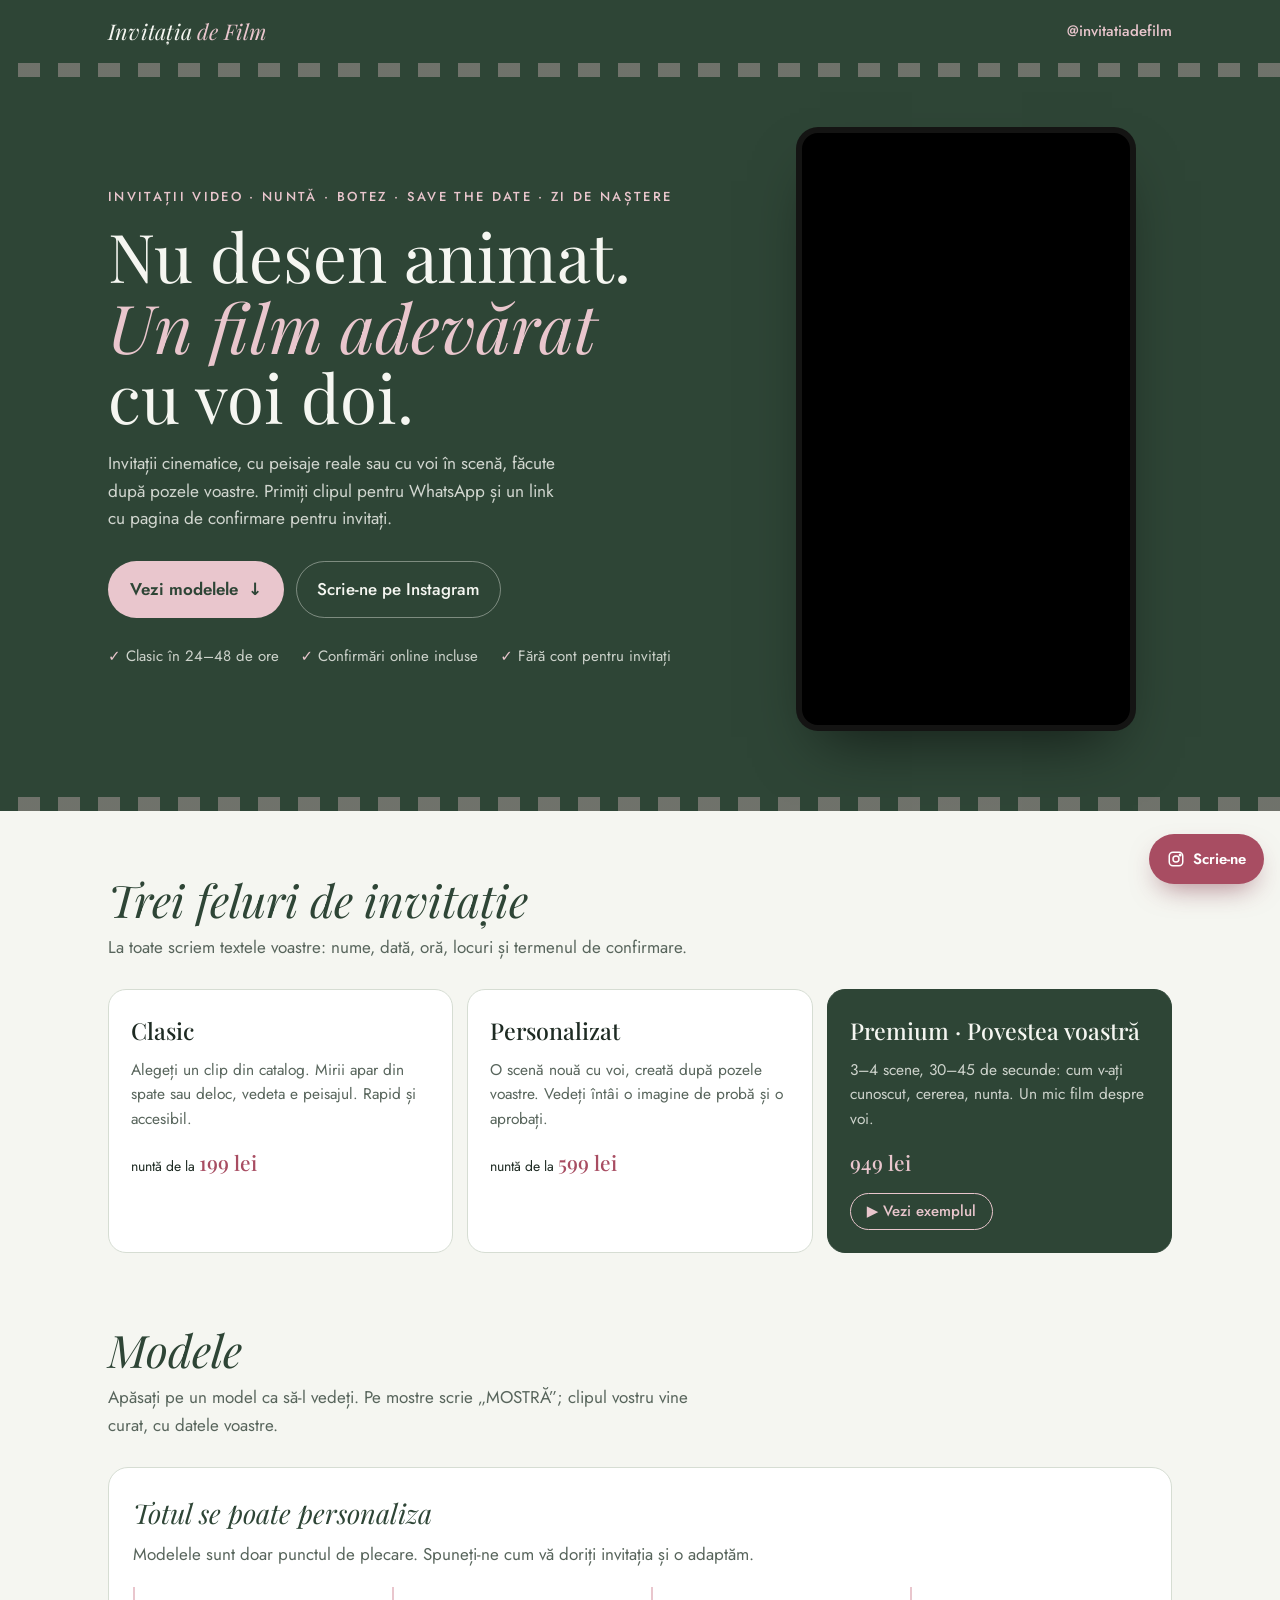
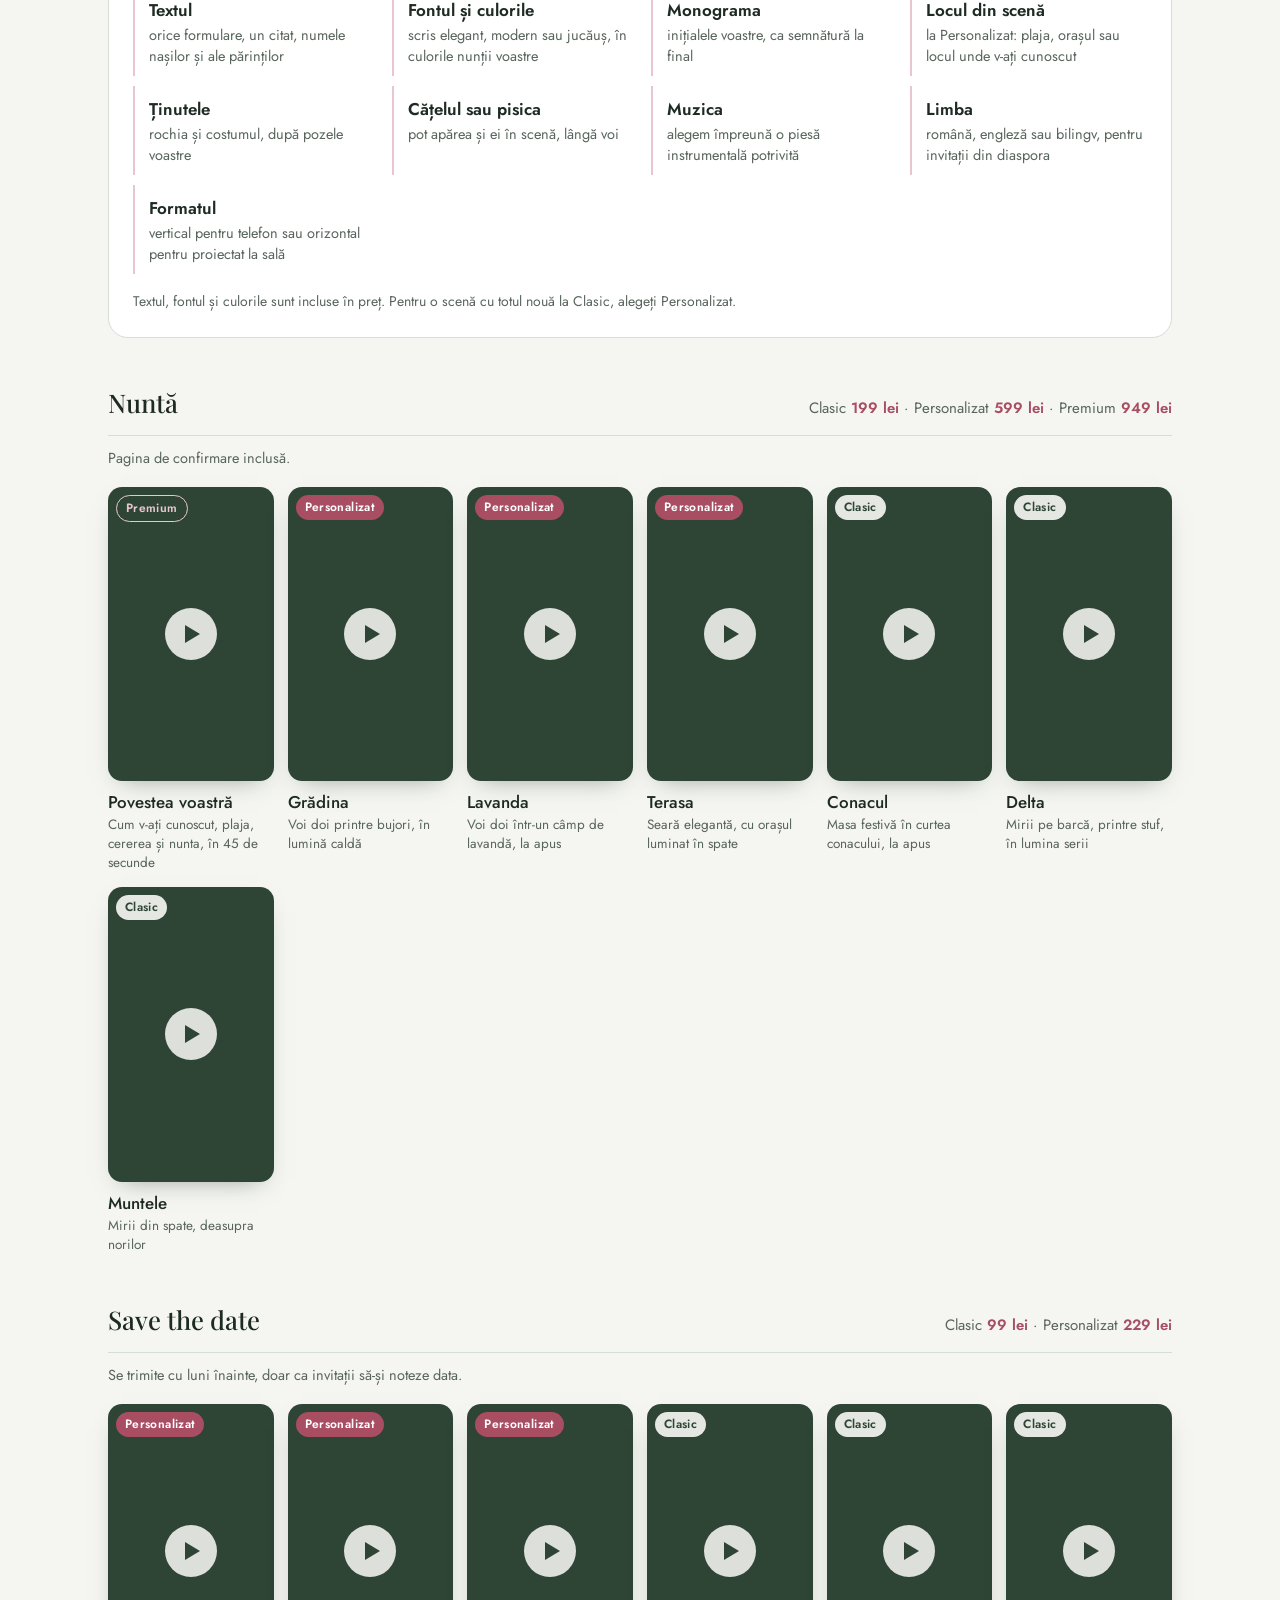
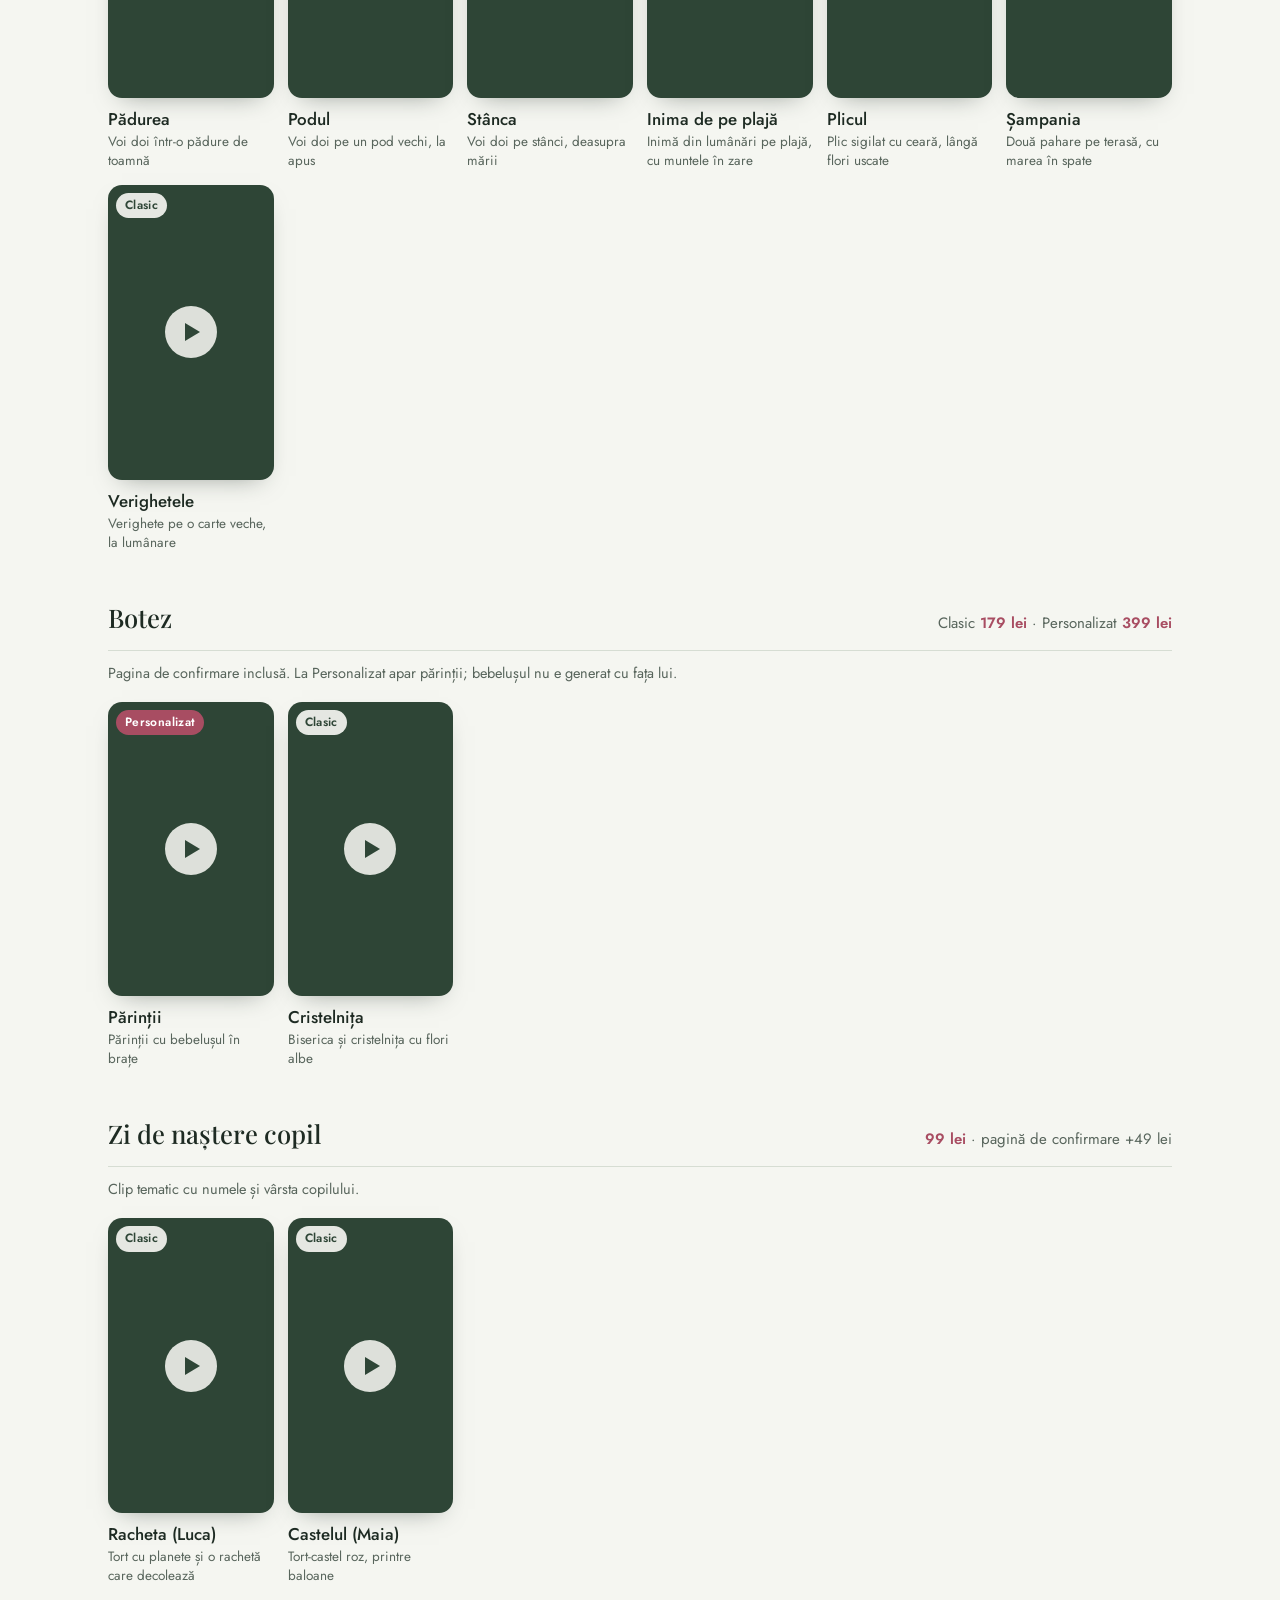
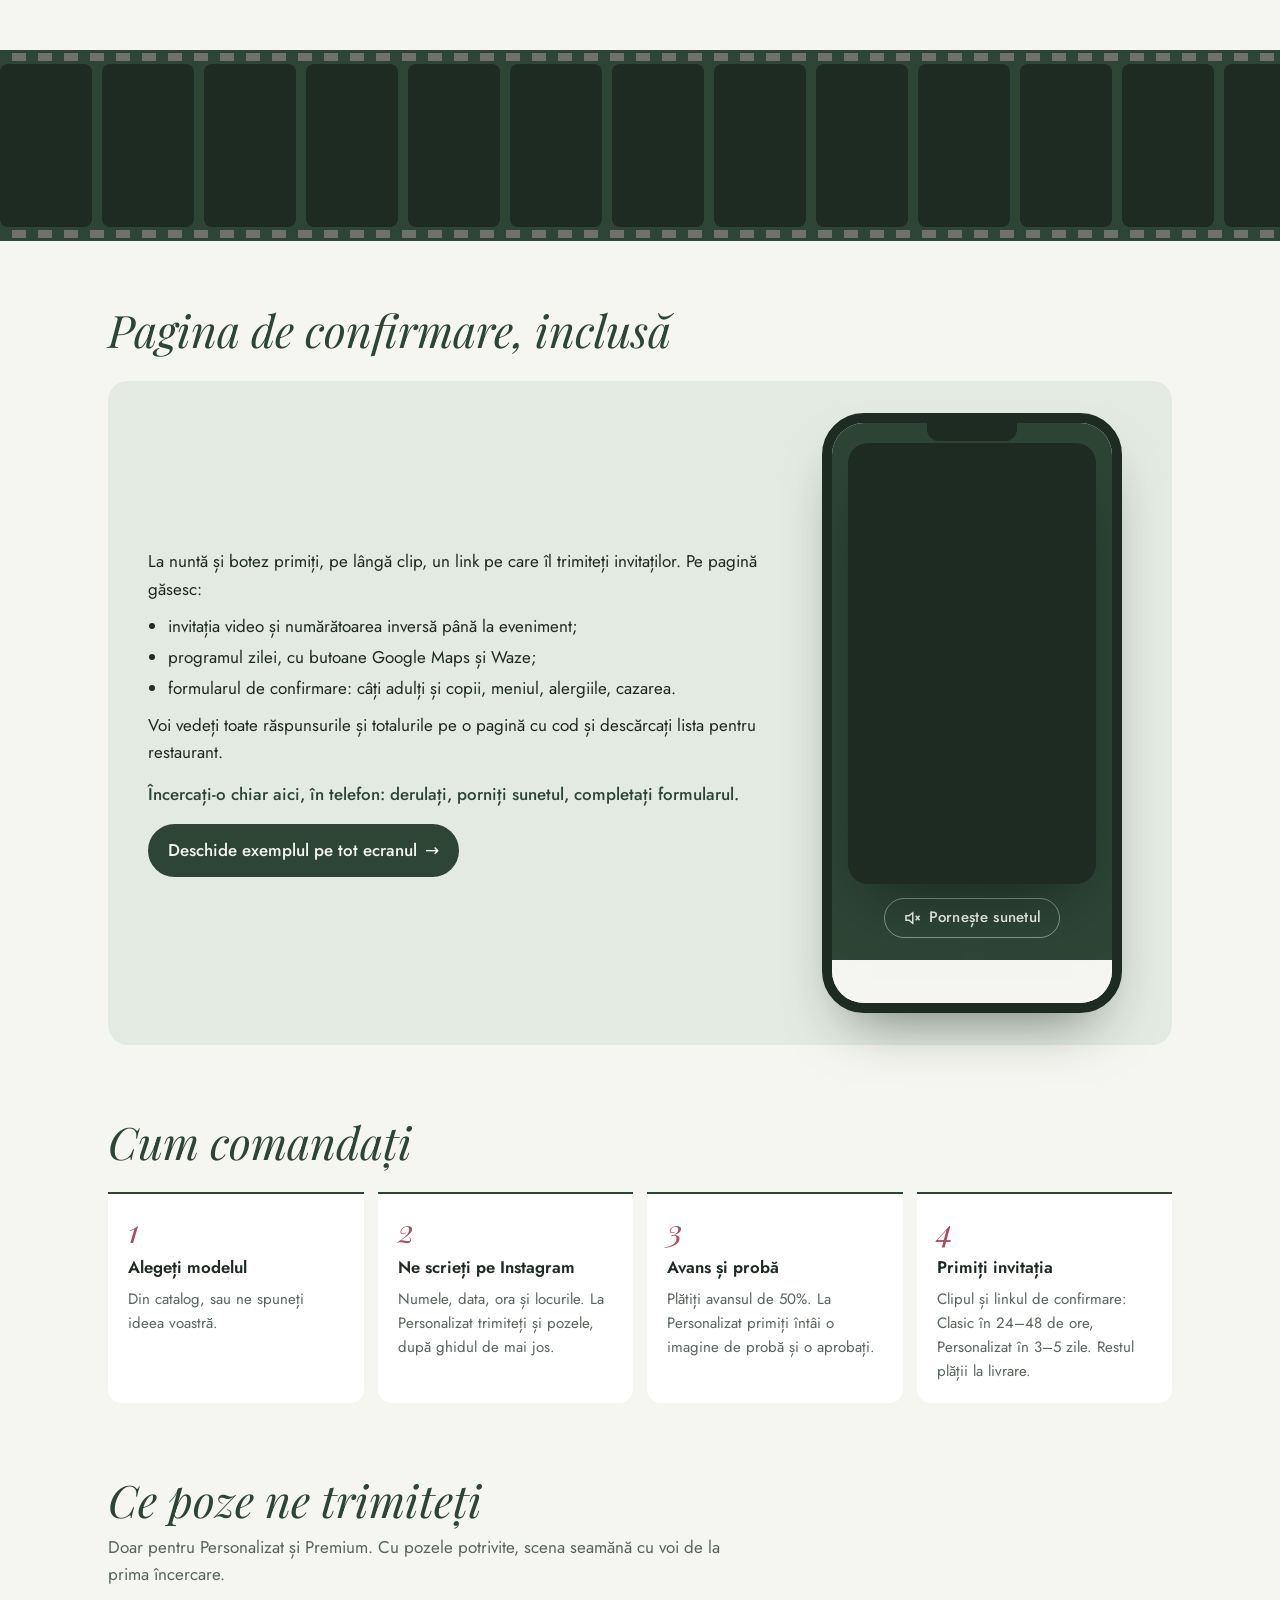
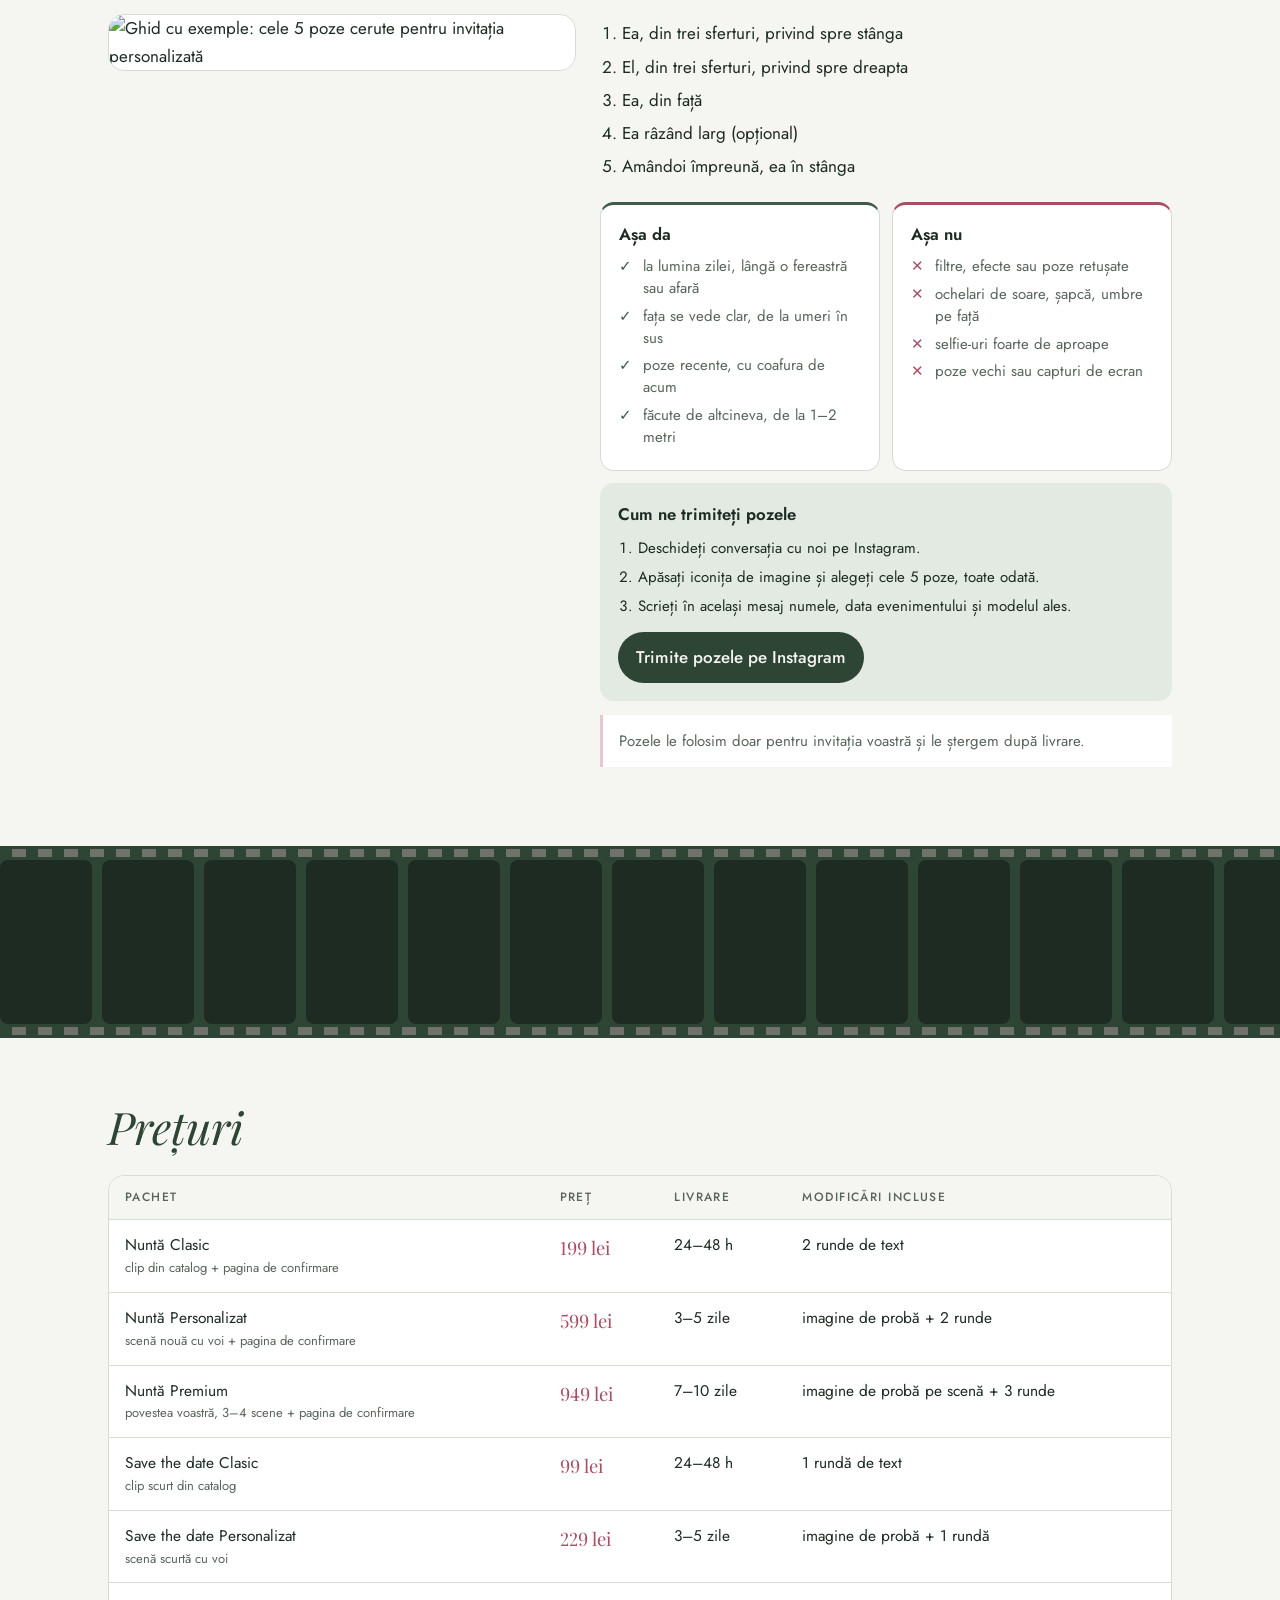
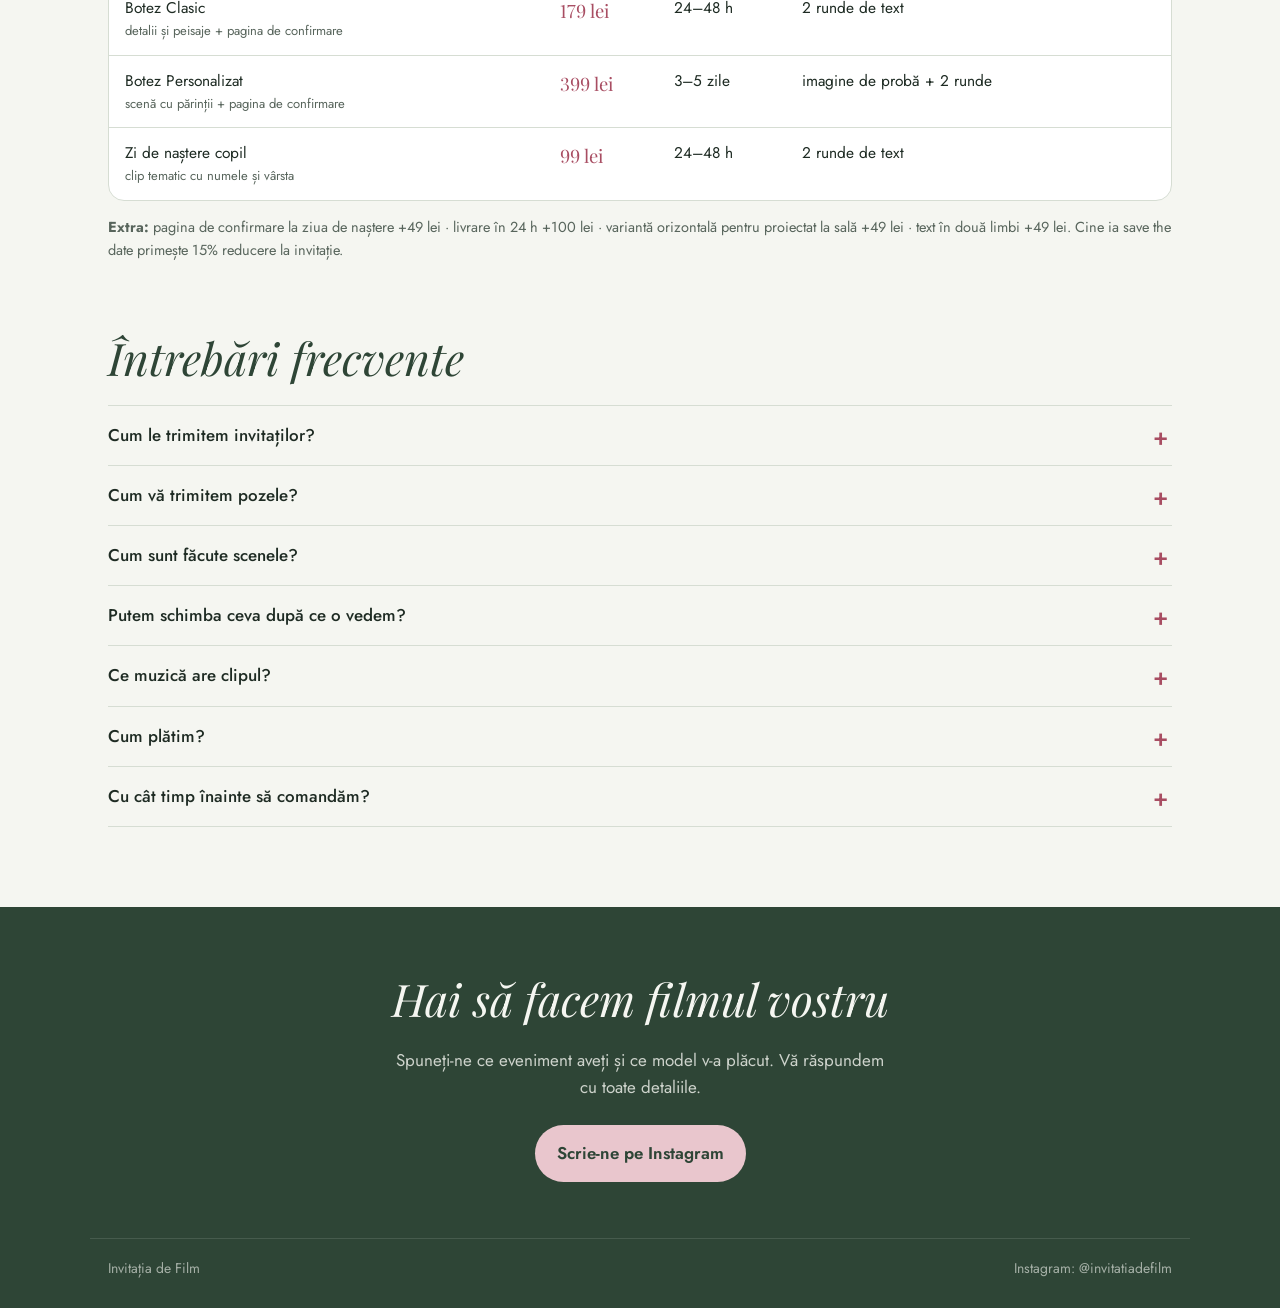
==== commit e86c27c8: "Telefon cu pagina de confirmare si link in fereastra clipurilor Co-Authored-By: Claude Opus 5.5 <nor" ====
--- a/index.html
+++ b/index.html
@@ -127,7 +127,12 @@
 .rsvp li { margin: 4px 0; }
 .rsvp .cta-dark { justify-self: start; align-self: end; display: inline-flex; align-items: center; gap: 8px; padding: 13px 20px; border-radius: 999px; background: var(--sage-deep); color: var(--on-dark); text-decoration: none; font-weight: 500; }
 .rsvp .cta-dark:hover { background: var(--sage); }
-@media (min-width: 760px) { .rsvp { grid-template-columns: minmax(0, 1.4fr) minmax(0, 0.6fr); } }
+.rsvp { align-items: center; }
+.rsvp-try { margin: 14px 0 16px; font-weight: 500; color: var(--sage-deep); }
+.phone { position: relative; justify-self: center; width: min(100%, 300px); height: 600px; max-height: 80vh; border: 10px solid var(--ink); border-radius: 42px; overflow: hidden; background: var(--ink); box-shadow: 0 30px 60px -28px rgba(20,30,24,0.6); }
+.phone iframe { display: block; width: 100%; height: 100%; border: 0; background: var(--paper); }
+.phone-notch { position: absolute; top: 0; left: 50%; width: 90px; height: 18px; margin-left: -45px; border-radius: 0 0 12px 12px; background: var(--ink); z-index: 2; }
+@media (min-width: 760px) { .rsvp { grid-template-columns: minmax(0, 1fr) auto; gap: 40px; padding: 32px 40px; } }
 
 /* Pași */
 .steps { list-style: none; margin: 26px 0 0; padding: 0; display: grid; grid-template-columns: repeat(auto-fit, minmax(220px, 1fr)); gap: 14px; counter-reset: s; }
@@ -223,6 +228,7 @@
 .player-info p { margin: 4px 0 0; font-size: 14.5px; color: var(--muted); }
 .player-info .cta-want { display: flex; justify-content: center; align-items: center; gap: 8px; margin-top: 14px; padding: 14px; border-radius: 14px; background: var(--sage-deep); color: var(--on-dark); font-weight: 600; text-decoration: none; }
 .player-info .cta-want:hover { background: var(--sage); }
+.rsvp-link { display: block; margin-top: 12px; padding-top: 12px; border-top: 1px solid var(--line); text-align: center; font-size: 14.5px; font-weight: 500; color: var(--sage); text-decoration: underline; text-decoration-color: var(--blush); text-underline-offset: 4px; }
 .player-info .hint { margin-top: 8px; font-size: 13px; text-align: center; }
 
 .toast { position: fixed; left: 50%; bottom: calc(84px + env(safe-area-inset-bottom, 0px)); transform: translateX(-50%); z-index: 40; max-width: calc(100vw - 32px); padding: 12px 16px; border-radius: 12px; background: var(--ink); color: var(--on-dark); font-size: 14.5px; text-align: center; }
@@ -321,16 +327,21 @@
     <div class="wrap">
       <h2 class="h2">Pagina de confirmare, inclusă</h2>
       <div class="rsvp">
-        <div>
+        <div class="rsvp-text">
           <p style="margin:0 0 10px">La nuntă și botez primiți, pe lângă clip, un link pe care îl trimiteți invitaților. Pe pagină găsesc:</p>
           <ul>
             <li>invitația video și numărătoarea inversă până la eveniment;</li>
             <li>programul zilei, cu butoane Google Maps și Waze;</li>
-            <li>formularul de confirmare: câți adulți și copii, meniul, alergiile, cazarea;</li>
+            <li>formularul de confirmare: câți adulți și copii, meniul, alergiile, cazarea.</li>
           </ul>
           <p style="margin:10px 0 0">Voi vedeți toate răspunsurile și totalurile pe o pagină cu cod și descărcați lista pentru restaurant.</p>
+          <p class="rsvp-try">Încercați-o chiar aici, în telefon: derulați, porniți sunetul, completați formularul.</p>
+          <a class="cta-dark" href="irina-mihai/" target="_blank" rel="noreferrer">Deschide exemplul pe tot ecranul <span aria-hidden="true">→</span></a>
         </div>
-        <a class="cta-dark" href="irina-mihai/" target="_blank" rel="noreferrer">Vezi exemplul <span aria-hidden="true">→</span></a>
+        <div class="phone" aria-label="Exemplu de pagină de confirmare, Irina și Mihai">
+          <div class="phone-notch" aria-hidden="true"></div>
+          <iframe src="irina-mihai/" title="Exemplu: pagina de confirmare Irina și Mihai" loading="lazy"></iframe>
+        </div>
       </div>
     </div>
   </section>
@@ -461,6 +472,7 @@
       <p id="p-desc"></p>
       <a class="cta-want js-ig" id="p-want" href="https://ig.me/m/invitatiadefilm" target="_blank" rel="noreferrer">Vreau modelul ăsta</a>
       <p class="hint">Copiem mesajul pentru voi; îl lipiți în conversația de pe Instagram.</p>
+      <a class="rsvp-link" id="p-rsvp" href="irina-mihai/" target="_blank" rel="noreferrer" hidden></a>
     </div>
   </div>
 </dialog>
@@ -543,6 +555,10 @@
     $("p-title").textContent = m.n + " · " + c.title + " " + m.t;
     $("p-desc").textContent = m.d;
     $("p-want").setAttribute("data-msg", "Bună! Mă interesează modelul „" + m.n + "” (" + c.title + " " + m.t + ").");
+    var rl = $("p-rsvp");
+    if (c.id === "nunta" || c.id === "botez") { rl.textContent = "+ Pagina de confirmare inclusă: vezi exemplul"; rl.hidden = false; }
+    else if (c.id === "copii") { rl.textContent = "+ Pagina de confirmare opțională (+49 lei): vezi exemplul"; rl.hidden = false; }
+    else rl.hidden = true;
     vid.src = CF + m.v + ".mp4";
     if (dlg.showModal) dlg.showModal(); else dlg.setAttribute("open", "");
     vid.muted = false;
